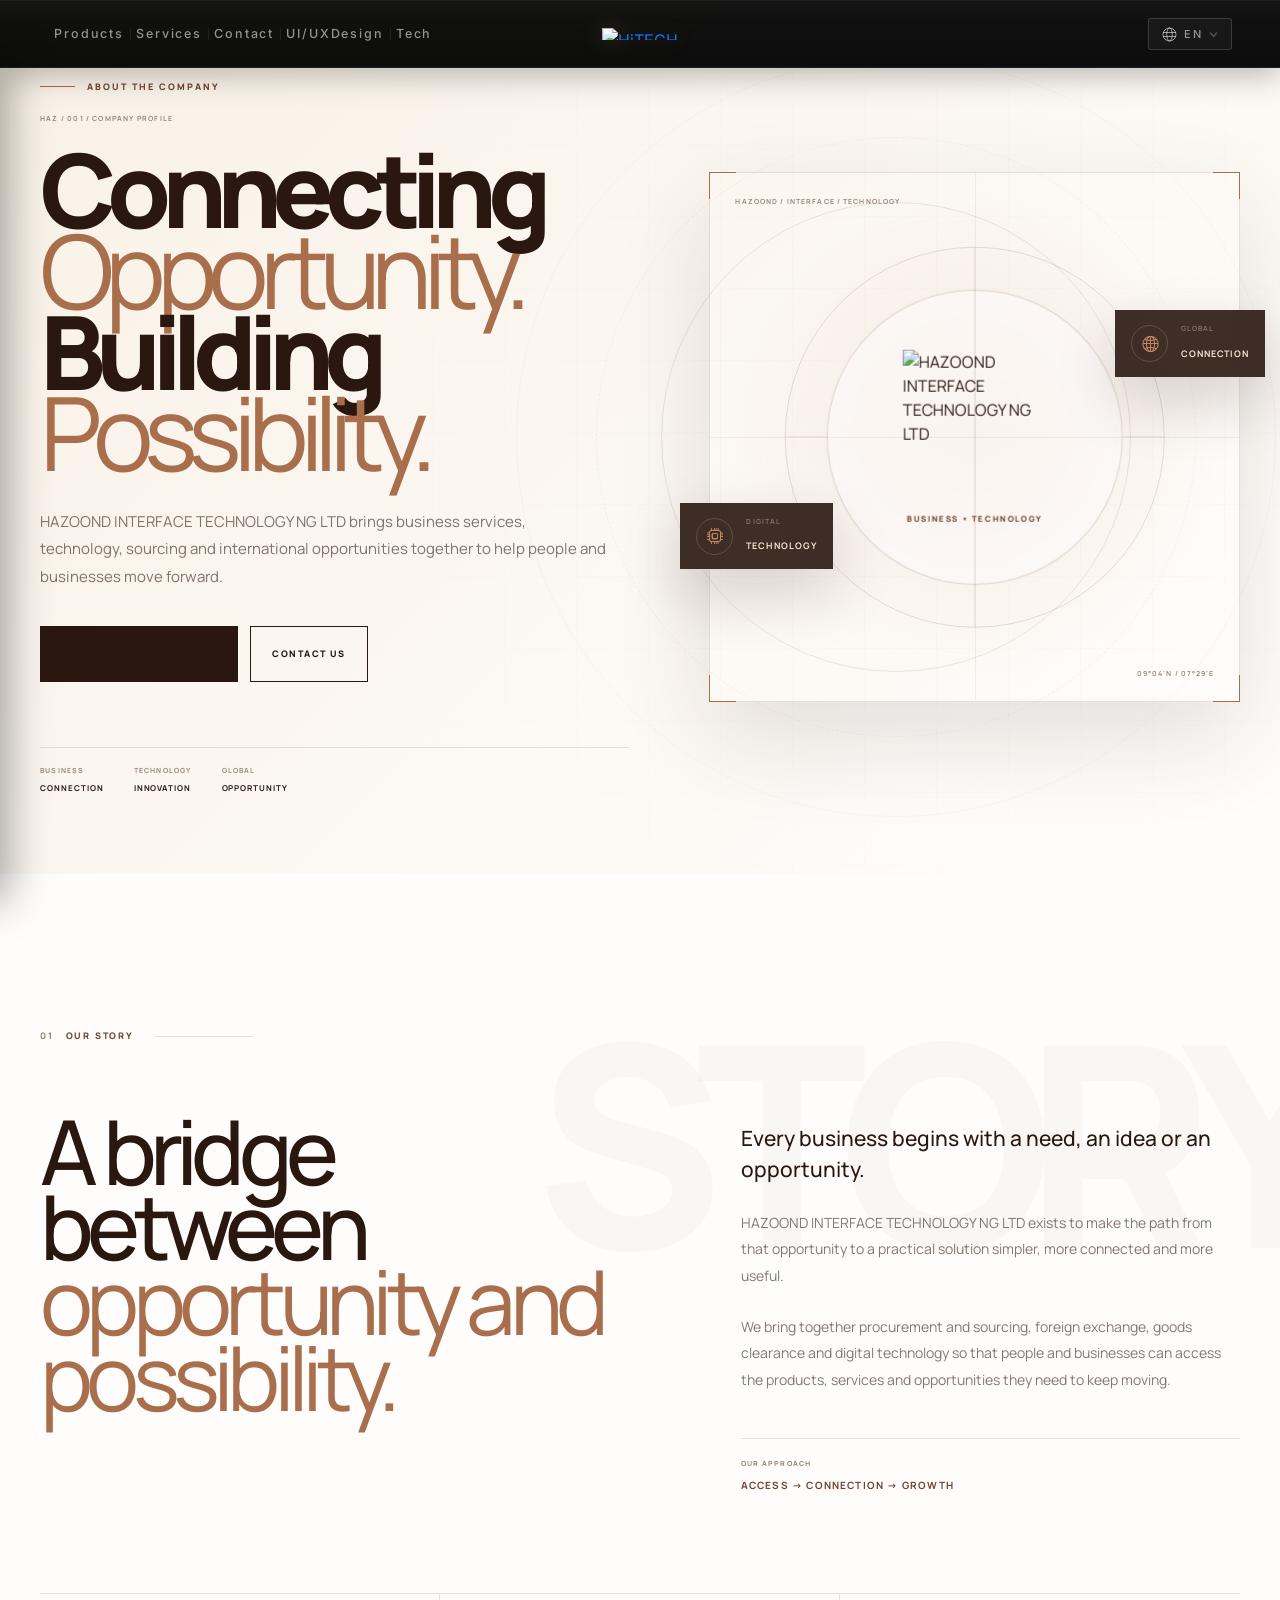
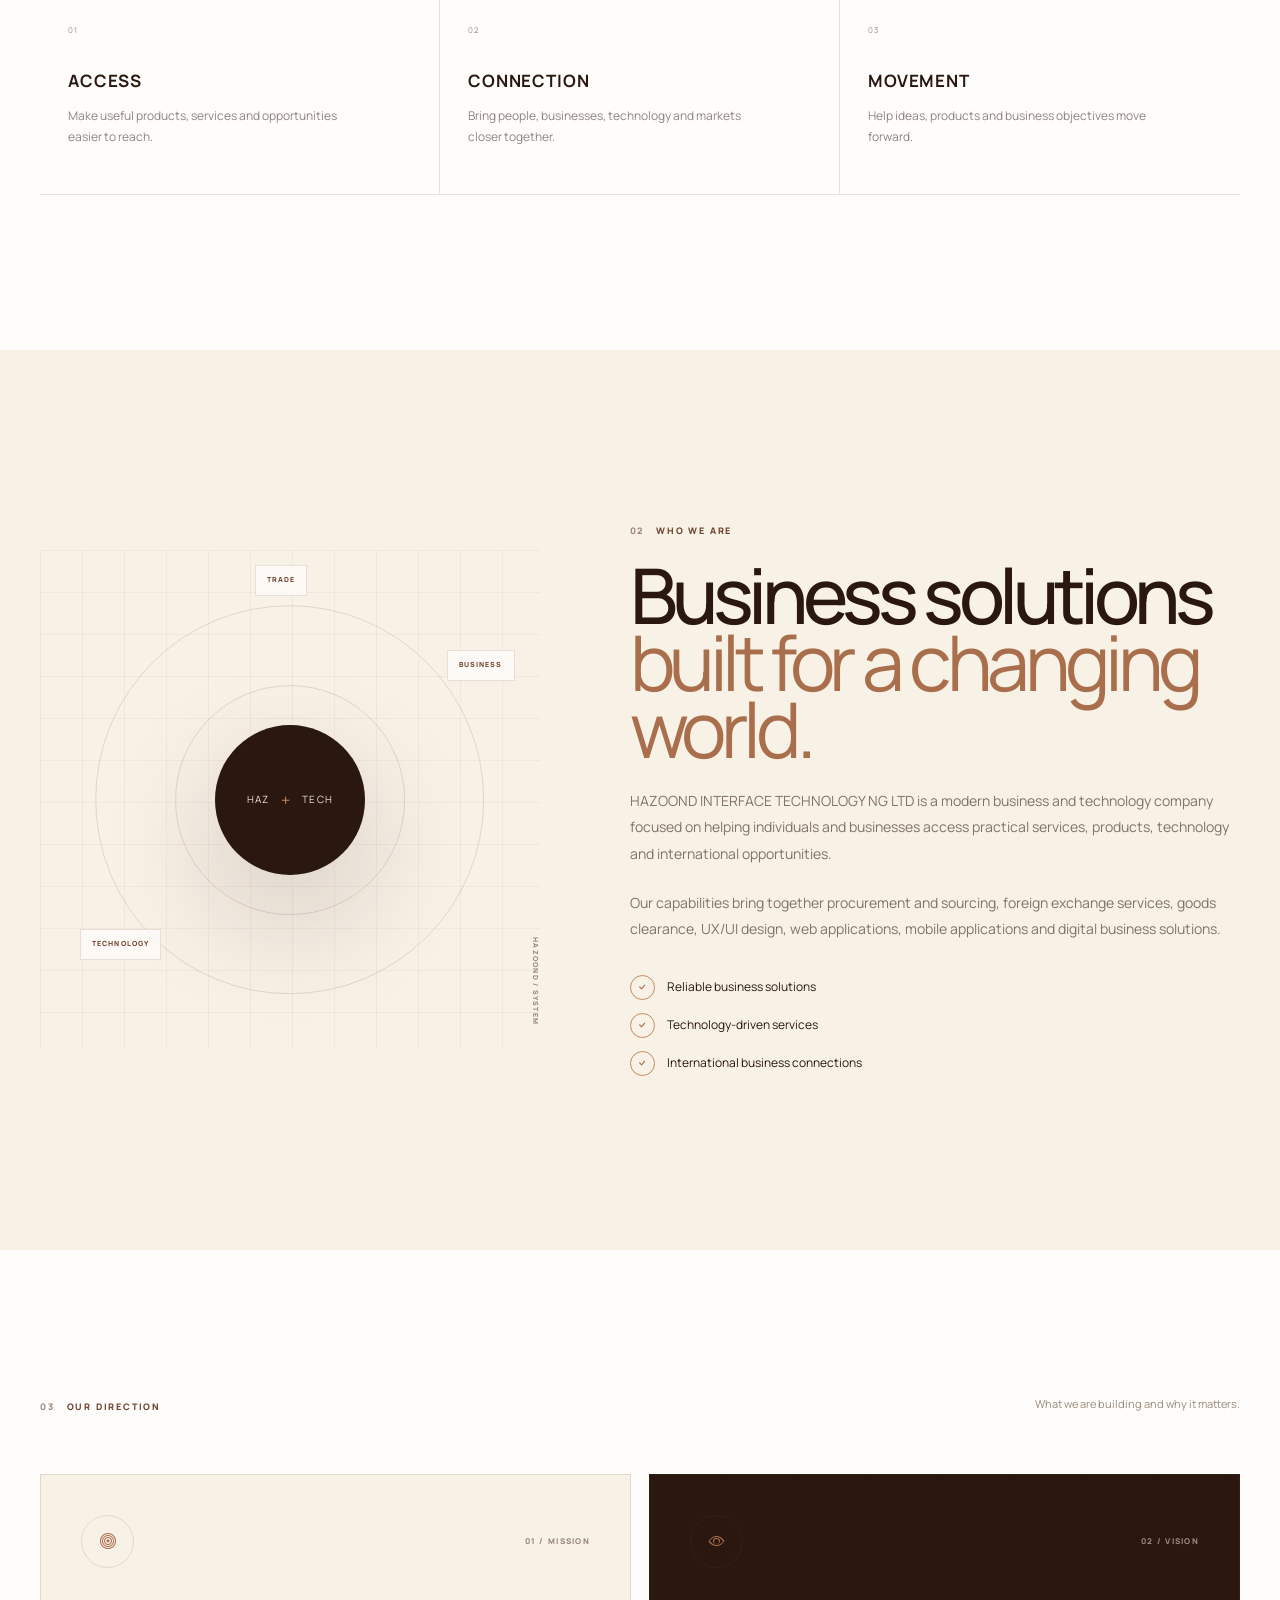
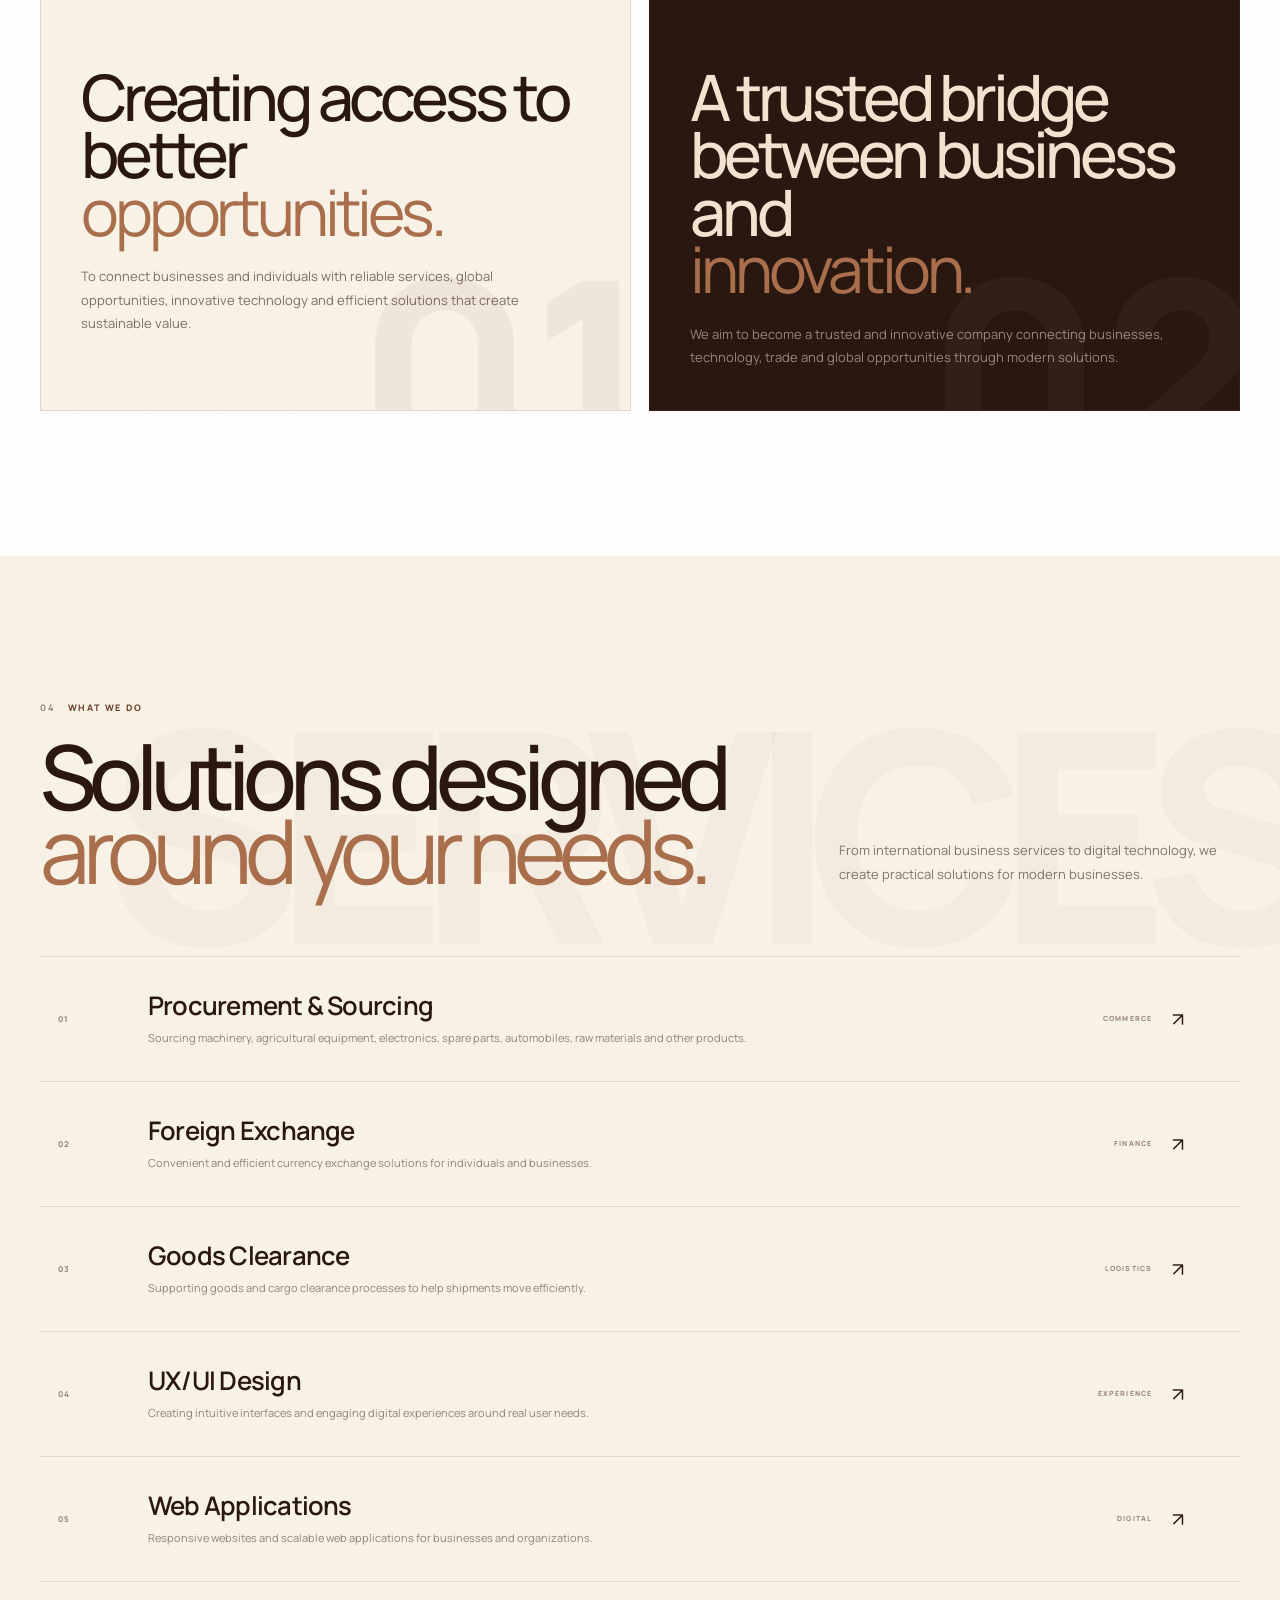
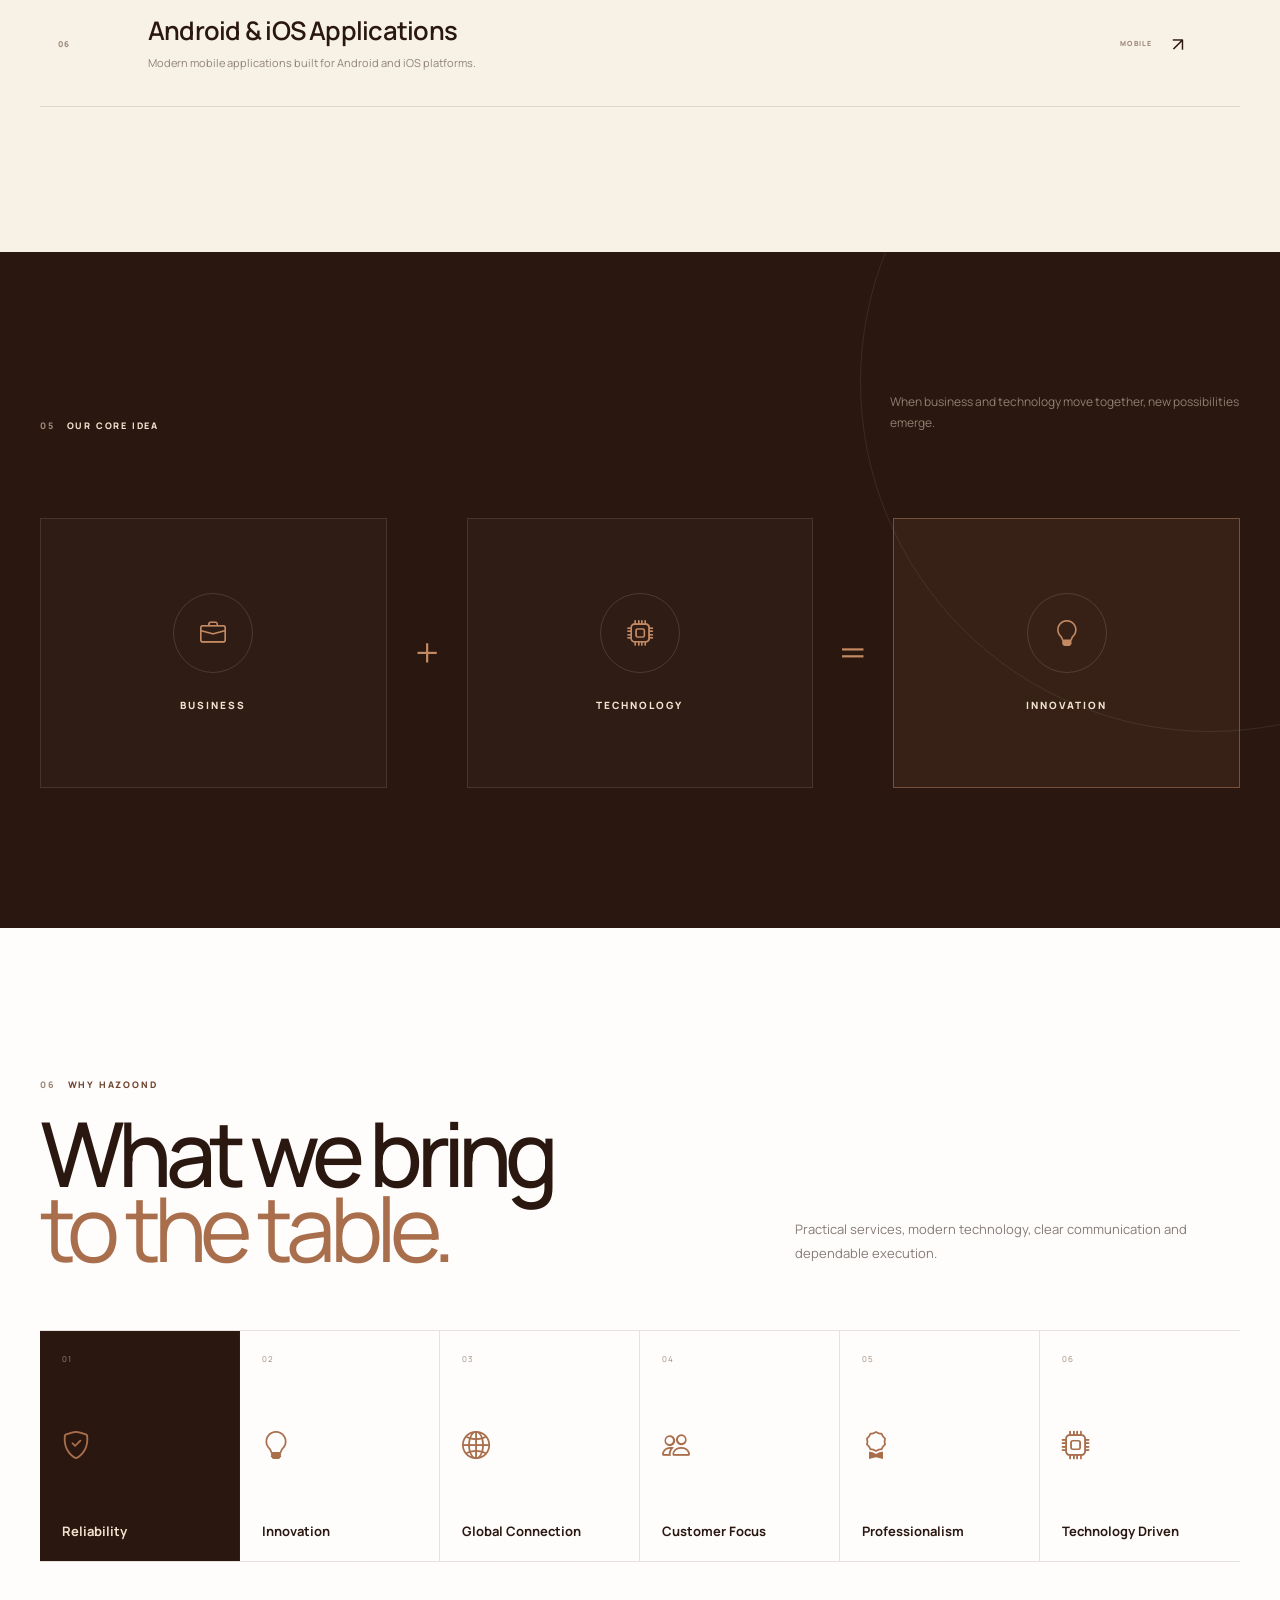
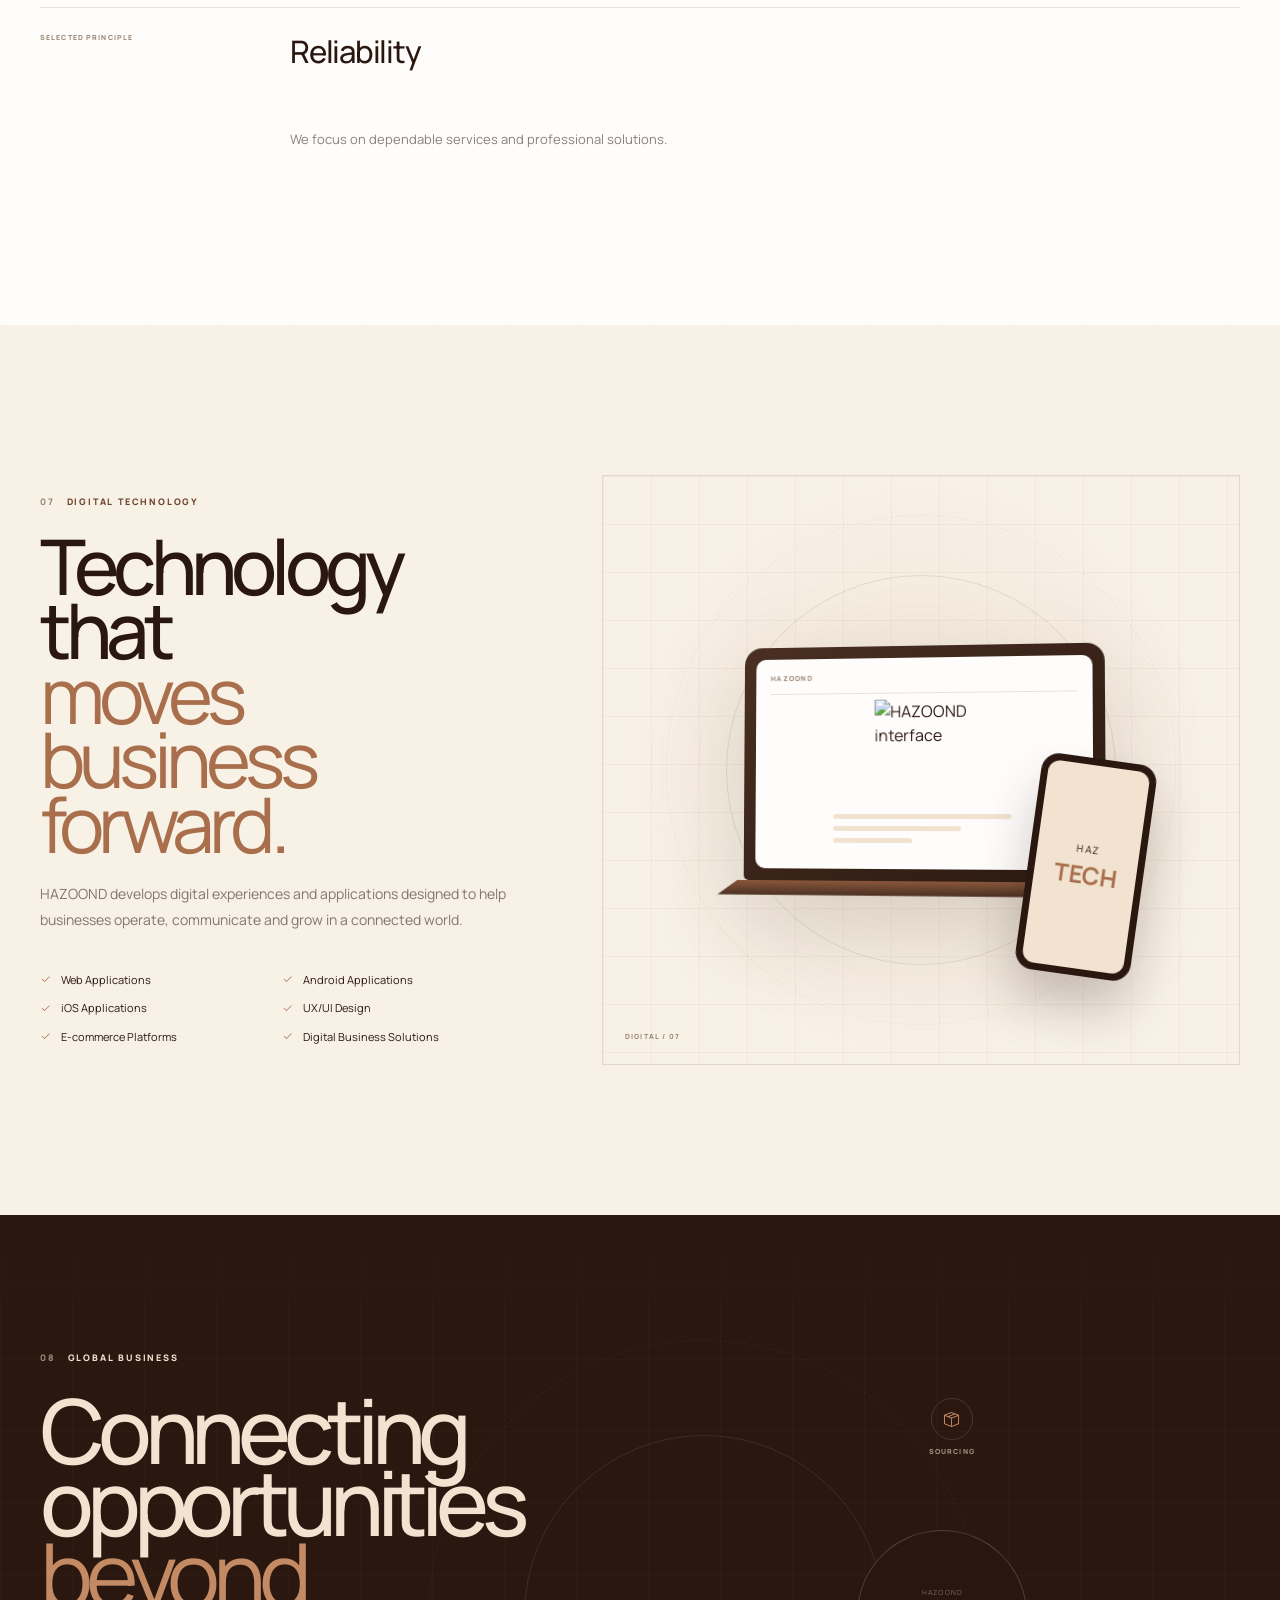
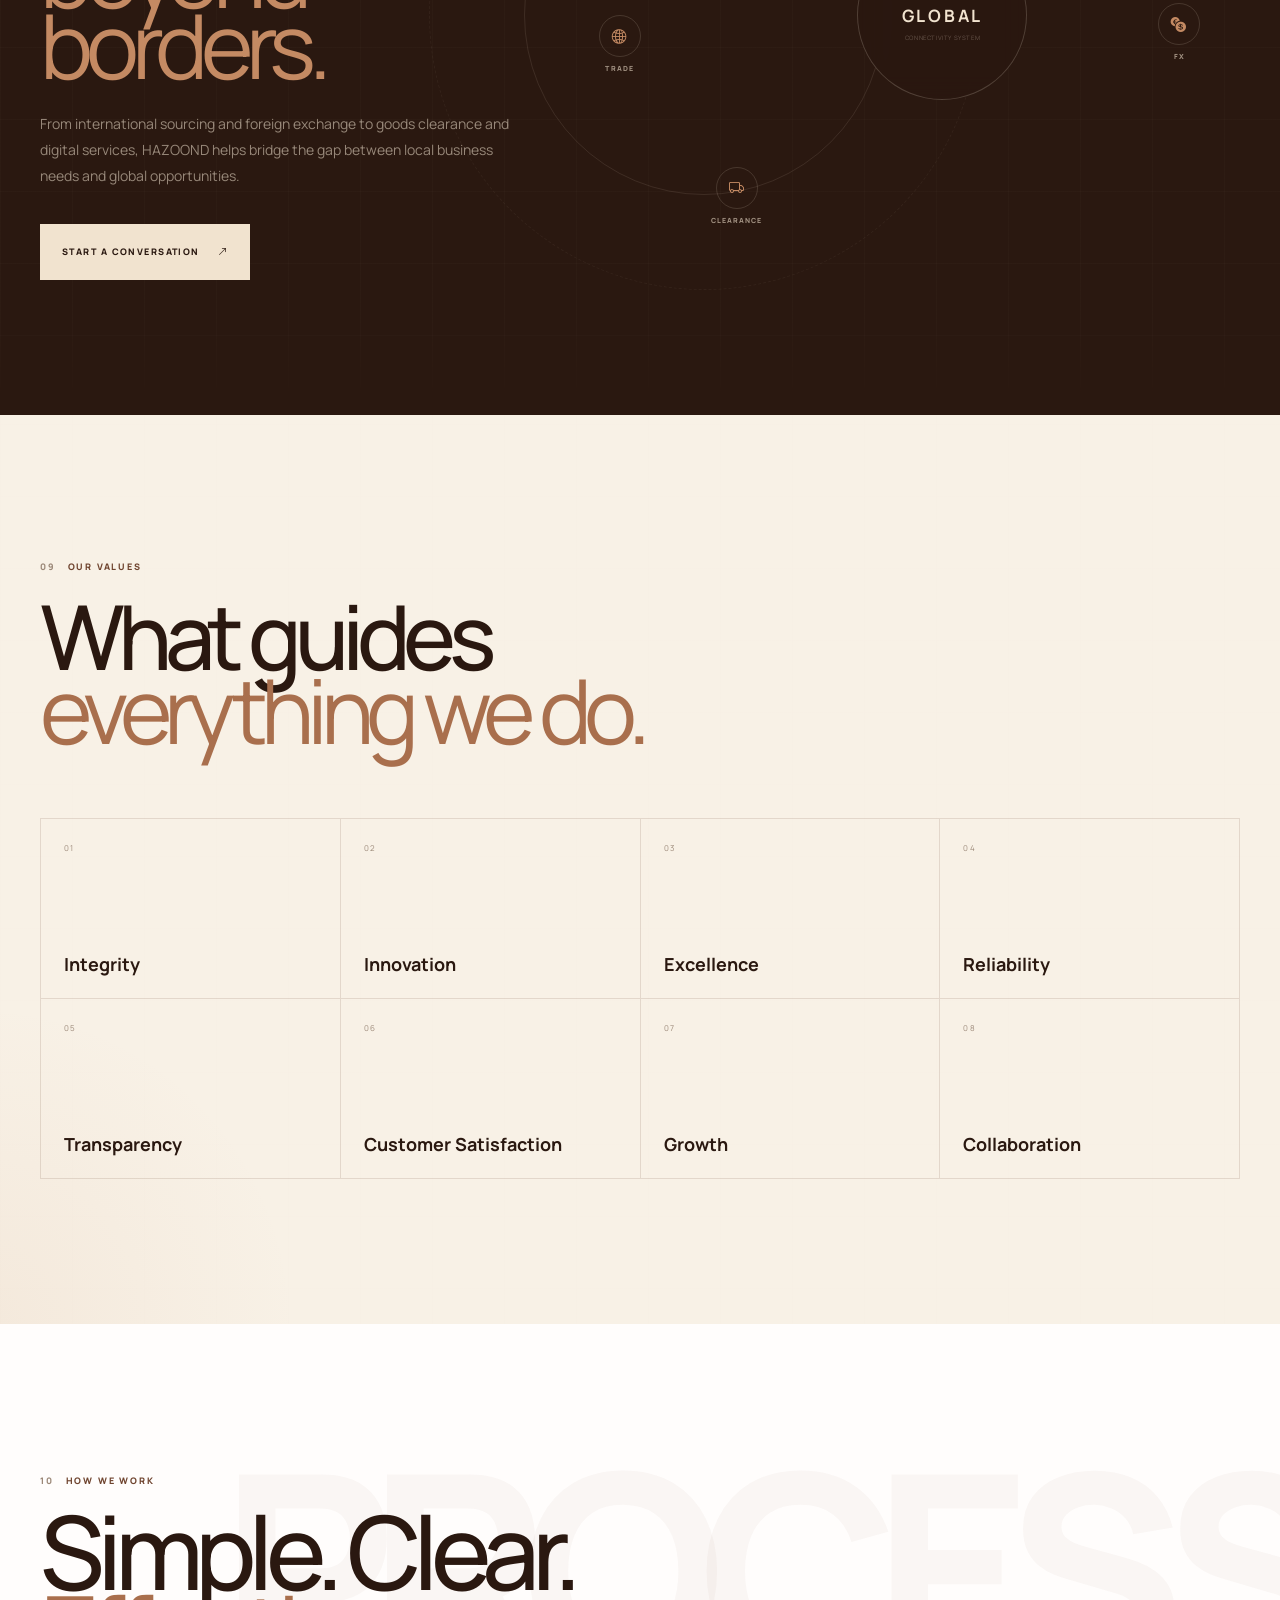
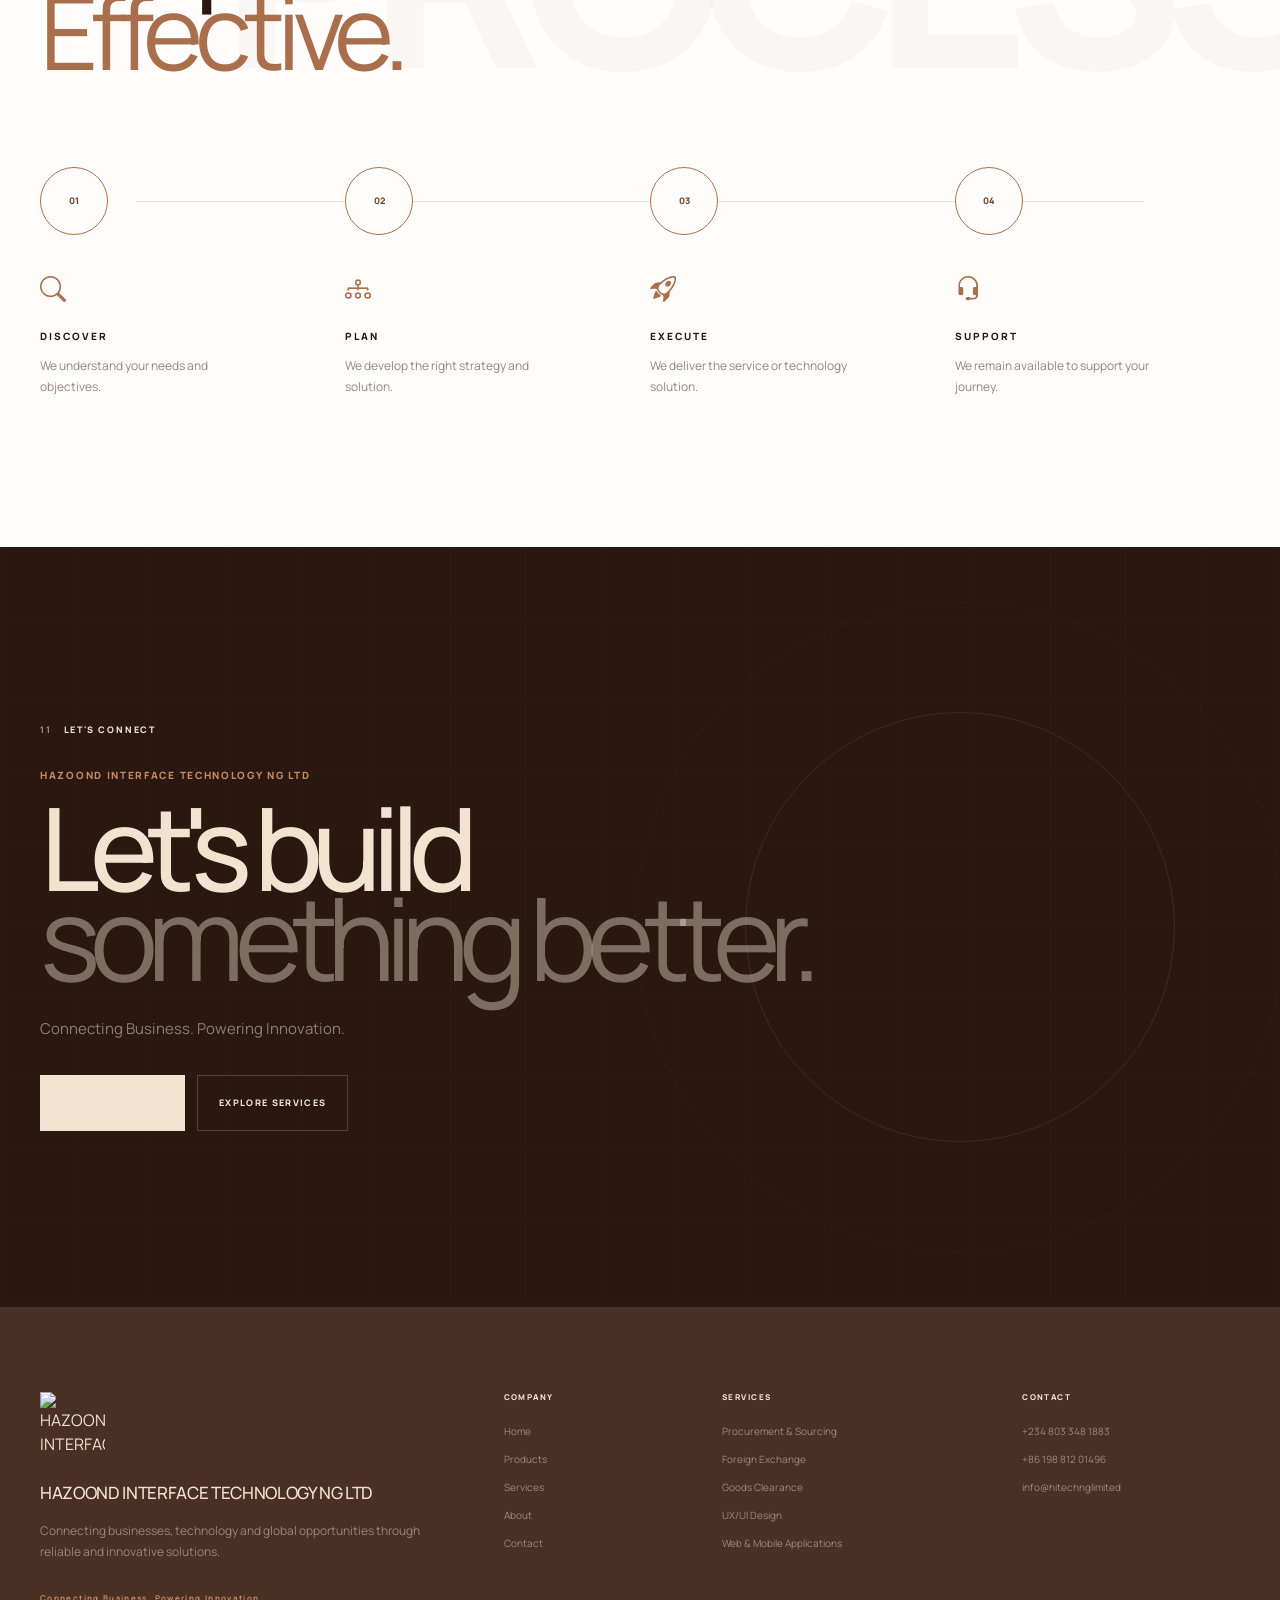
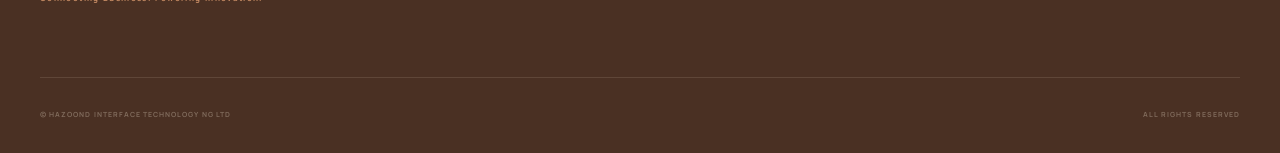
==== tech.html @ b6add79c "Initial commit" ====
<!DOCTYPE html>
<html lang="en">
<head>
  <meta charset="UTF-8" />
  <meta name="viewport" content="width=device-width, initial-scale=1.0" />
  <title>HiTECH About The Tech</title>
  <link rel="icon" href="favicon.ico">

  <!-- Google Fonts -->
  <link href="https://fonts.googleapis.com/css2?family=Inter:wght@300;400;500;600;900&display=swap" rel="stylesheet">

  <!-- Font Awesome -->
  <link rel="stylesheet" href="https://cdnjs.cloudflare.com/ajax/libs/font-awesome/6.5.0/css/all.min.css">

  <!-- Bootstrap 5 CSS -->
  <link href="https://cdn.jsdelivr.net/npm/bootstrap@5.3.2/dist/css/bootstrap.min.css" rel="stylesheet">

  <!-- Your CSS -->
  <link rel="stylesheet" href="css/style.css">

  <!-- Icons -->
  <link rel="stylesheet" href="https://cdn.jsdelivr.net/npm/bootstrap-icons@1.11.3/font/bootstrap-icons.min.css">

  <!-- Swiper CSS -->
  <link rel="stylesheet" href="https://cdn.jsdelivr.net/npm/swiper@11/swiper-bundle.min.css">

</head>
<body>

  <!-- ═══════════════════════════════════════════
       HEADER
  ════════════════════════════════════════════ -->
  <header class="header">
    <div class="header-inner">

      <!-- LEFT: Nav links -->
      <nav class="header-nav">
        <a href="product.html">Products</a>
        <a href="service.html">Services</a>
        <a href="contact.html">Contact</a>
        <a href="uiuxdesign.html">UI/UXDesign</a>
        <a href="tech.html">Tech</a>
      </nav>

    <button class="menu-btn" id="menuBtn" aria-label="Menu">
    <span></span>
    <span></span>
    <span></span>
    </button>

<div class="menu-overlay" id="menuOverlay"></div>

<nav class="mobile-menu" id="mobileMenu">

    <a href="product.html"><i class="fas fa-box"></i><span>Products</span></a>

    <a href="service.html"><i class="fas fa-cogs"></i><span>Services</span></a>

    <a href="contact.html"><i class="fas fa-envelope"></i><span>Contact</span></a>

    <a href="uiuxdesign.html"><i class="fas fa-palette"></i><span>UI/UXDesign</span></a>

    <a href="tech.html"><i class="fas fa-info-circle"></i><span>Tech</span></a>

</nav>

      <div class="menu-overlay" id="menuOverlay"></div>

      <!-- CENTER: Logo -->
<div class="header-logo">
    <a href="./index.html" class="hitech-logo-link" aria-label="Home">
        <img src="./img/HiTECH.png" alt="HiTECH" class="logo-img">
    </a>
</div>

      <!-- RIGHT: Language -->
      <div class="header-right">
        <button class="lang-btn" id="langBtn" onclick="toggleLang()">
          <svg width="15" height="15" viewBox="0 0 15 15" fill="none" aria-hidden="true">
            <circle cx="7.5" cy="7.5" r="6.5" stroke="currentColor" stroke-width="1"/>
            <ellipse cx="7.5" cy="7.5" rx="2.8" ry="6.5" stroke="currentColor" stroke-width="1"/>
            <line x1="1" y1="5.5" x2="14" y2="5.5" stroke="currentColor" stroke-width="1"/>
            <line x1="1" y1="9.5" x2="14" y2="9.5" stroke="currentColor" stroke-width="1"/>
          </svg>
          <span id="currentLang">EN</span>
          <svg class="chev" viewBox="0 0 9 9" fill="none" width="9" height="9">
            <polyline points="1.5,3 4.5,6.5 7.5,3" stroke="currentColor" stroke-width="1.4" stroke-linecap="round" stroke-linejoin="round"/>
          </svg>
        </button>

        <div class="lang-menu" id="langMenu">
          <a href="#" class="active" onclick="selectLang(event,'EN')">🌐 Global · English</a>
          <a href="#" onclick="selectLang(event,'中文')">🇨🇳 China · 简体中文</a>
          <a href="#" onclick="selectLang(event,'FR')">🇫🇷 France · Français</a>
          <a href="#" onclick="selectLang(event,'DE')">🇩🇪 Germany · Deutsch</a>
          <a href="#" onclick="selectLang(event,'AR')">🇸🇦 Arabic · العربية</a>
        </div>
      </div>

    </div>
  </header>

  <!DOCTYPE html>
  <html lang="en">
  <head>
      <meta charset="UTF-8">
      <meta
          name="viewport"
          content="width=device-width, initial-scale=1.0"
      >

      <title>
          About | HAZOOND INTERFACE TECHNOLOGY NG LTD
      </title>

      <meta
          name="description"
          content="Learn about HAZOOND INTERFACE TECHNOLOGY NG LTD, connecting business, technology, trade and global opportunities through modern solutions."
      >

      <link rel="preconnect" href="https://fonts.googleapis.com">
      <link
          href="https://fonts.googleapis.com/css2?family=DM+Sans:wght@400;500;600;700&family=Manrope:wght@400;500;600;700;800&display=swap"
          rel="stylesheet"
      >

      <link
          rel="stylesheet"
          href="https://cdn.jsdelivr.net/npm/bootstrap-icons@1.11.3/font/bootstrap-icons.min.css"
      >

      <link
          rel="stylesheet"
          href="css/hazoond-about.css"
      >
  </head>

  <body>

  <main class="haz-about-root" id="hazAboutPage">

      <!-- =====================================================
           BACKGROUND DECORATION
      ====================================================== -->

      <div
          class="haz-about-global-grid"
          aria-hidden="true"
      ></div>

      <div
          class="haz-about-global-glow haz-about-global-glow-a"
          aria-hidden="true"
      ></div>

      <div
          class="haz-about-global-glow haz-about-global-glow-b"
          aria-hidden="true"
      ></div>




      <!-- =====================================================
           HERO
      ====================================================== -->

      <section class="haz-about-hero">

          <div
              class="haz-about-hero-grid"
              aria-hidden="true"
          ></div>

          <div
              class="haz-about-hero-orbit haz-about-hero-orbit-one"
              aria-hidden="true"
          ></div>

          <div
              class="haz-about-hero-orbit haz-about-hero-orbit-two"
              aria-hidden="true"
          ></div>

          <div
              class="haz-about-hero-orbit haz-about-hero-orbit-three"
              aria-hidden="true"
          ></div>


          <div class="haz-about-shell haz-about-hero-layout">

              <div class="haz-about-hero-copy">

                  <div class="haz-about-kicker">
                      <span></span>
                      ABOUT THE COMPANY
                  </div>

                  <div class="haz-about-hero-code">
                      HAZ / 001 / COMPANY PROFILE
                  </div>

                  <h1 class="haz-about-hero-title">

                      <span>
                          Connecting
                      </span>

                      <span class="is-soft">
                          Opportunity.
                      </span>

                      <span>
                          Building
                      </span>

                      <span class="is-soft">
                          Possibility.
                      </span>

                  </h1>


                  <p class="haz-about-hero-description">

                      HAZOOND INTERFACE TECHNOLOGY NG LTD brings
                      business services, technology, sourcing and
                      international opportunities together to help
                      people and businesses move forward.

                  </p>


                  <div class="haz-about-hero-actions">

                      <a
                          href="#hazAboutStory"
                          class="haz-about-primary-button"
                      >
                          Discover Our Story
                          <i class="bi bi-arrow-down-right"></i>
                      </a>

                      <a
                          href="contact.html"
                          class="haz-about-outline-button"
                      >
                          Contact Us
                      </a>

                  </div>


                  <div class="haz-about-hero-bottom">

                      <div>
                          <span>BUSINESS</span>
                          <strong>CONNECTION</strong>
                      </div>

                      <div>
                          <span>TECHNOLOGY</span>
                          <strong>INNOVATION</strong>
                      </div>

                      <div>
                          <span>GLOBAL</span>
                          <strong>OPPORTUNITY</strong>
                      </div>

                  </div>

              </div>


              <!-- HERO VISUAL -->

              <div class="haz-about-hero-visual">

                  <div
                      class="haz-about-hero-frame"
                  >

                      <div
                          class="haz-about-frame-mark frame-mark-tl"
                          aria-hidden="true"
                      ></div>

                      <div
                          class="haz-about-frame-mark frame-mark-tr"
                          aria-hidden="true"
                      ></div>

                      <div
                          class="haz-about-frame-mark frame-mark-bl"
                          aria-hidden="true"
                      ></div>

                      <div
                          class="haz-about-frame-mark frame-mark-br"
                          aria-hidden="true"
                      ></div>


                      <div class="haz-about-hero-frame-label">
                          HAZOOND / INTERFACE / TECHNOLOGY
                      </div>


                      <div
                          class="haz-about-hero-circle"
                      >

                          <div class="haz-about-hero-circle-inner">

                              <img
                                  src="img/HiTECHLOGO1.png"
                                  alt="HAZOOND INTERFACE TECHNOLOGY NG LTD"
                              >

                              <span>
                                  BUSINESS × TECHNOLOGY
                              </span>

                          </div>

                      </div>


                      <div
                          class="haz-about-hero-floating-card hero-card-a"
                      >

                          <div class="haz-about-floating-icon">
                              <i class="bi bi-globe2"></i>
                          </div>

                          <div>
                              <span>GLOBAL</span>
                              <strong>CONNECTION</strong>
                          </div>

                      </div>


                      <div
                          class="haz-about-hero-floating-card hero-card-b"
                      >

                          <div class="haz-about-floating-icon">
                              <i class="bi bi-cpu"></i>
                          </div>

                          <div>
                              <span>DIGITAL</span>
                              <strong>TECHNOLOGY</strong>
                          </div>

                      </div>


                      <div class="haz-about-hero-axis axis-x"></div>
                      <div class="haz-about-hero-axis axis-y"></div>

                      <div class="haz-about-coordinate">
                          09°04'N / 07°29'E
                      </div>

                  </div>

              </div>

          </div>

      </section>


      <!-- =====================================================
           STORY
      ====================================================== -->

      <section
          class="haz-about-story"
          id="hazAboutStory"
      >

          <div
              class="haz-about-story-ghost"
              aria-hidden="true"
          >
              STORY
          </div>

          <div class="haz-about-shell">

              <div class="haz-about-section-intro">

                  <div class="haz-about-section-label">
                      <span>01</span>
                      OUR STORY
                  </div>

                  <div class="haz-about-section-line"></div>

              </div>


              <div class="haz-about-story-grid">

                  <div class="haz-about-story-heading">

                      <h2>
                          A bridge between
                          <span>
                              opportunity and possibility.
                          </span>
                      </h2>

                  </div>


                  <div class="haz-about-story-copy">

                      <p class="haz-about-story-lead">

                          Every business begins with a need,
                          an idea or an opportunity.

                      </p>

                      <p>

                          HAZOOND INTERFACE TECHNOLOGY NG LTD
                          exists to make the path from that
                          opportunity to a practical solution
                          simpler, more connected and more useful.

                      </p>

                      <p>

                          We bring together procurement and
                          sourcing, foreign exchange, goods
                          clearance and digital technology so
                          that people and businesses can access
                          the products, services and opportunities
                          they need to keep moving.

                      </p>

                      <div class="haz-about-story-signature">

                          <span>
                              OUR APPROACH
                          </span>

                          <strong>
                              ACCESS → CONNECTION → GROWTH
                          </strong>

                      </div>

                  </div>

              </div>


              <div class="haz-about-story-principles">

                  <div class="haz-about-story-principle">
                      <span>01</span>
                      <strong>ACCESS</strong>
                      <p>
                          Make useful products, services and opportunities easier to reach.
                      </p>
                  </div>

                  <div class="haz-about-story-principle">
                      <span>02</span>
                      <strong>CONNECTION</strong>
                      <p>
                          Bring people, businesses, technology and markets closer together.
                      </p>
                  </div>

                  <div class="haz-about-story-principle">
                      <span>03</span>
                      <strong>MOVEMENT</strong>
                      <p>
                          Help ideas, products and business objectives move forward.
                      </p>
                  </div>

              </div>

          </div>

      </section>


      <!-- =====================================================
           WHO WE ARE
      ====================================================== -->

      <section class="haz-about-who">

          <div class="haz-about-shell haz-about-who-grid-layout">

              <div class="haz-about-who-visual">

                  <div class="haz-about-who-architecture">

                      <div class="haz-about-who-grid"></div>

                      <div class="haz-about-who-ring ring-large"></div>
                      <div class="haz-about-who-ring ring-small"></div>

                      <div class="haz-about-who-core">
                          <span>HAZ</span>
                          <strong>+</strong>
                          <span>TECH</span>
                      </div>

                      <div class="haz-about-who-tag tag-one">
                          BUSINESS
                      </div>

                      <div class="haz-about-who-tag tag-two">
                          TECHNOLOGY
                      </div>

                      <div class="haz-about-who-tag tag-three">
                          TRADE
                      </div>

                      <div class="haz-about-who-vertical">
                          HAZOOND / SYSTEM
                      </div>

                  </div>

              </div>


              <div class="haz-about-who-copy">

                  <div class="haz-about-section-label">
                      <span>02</span>
                      WHO WE ARE
                  </div>

                  <h2>
                      Business solutions
                      <span>
                          built for a changing world.
                      </span>
                  </h2>

                  <p>

                      HAZOOND INTERFACE TECHNOLOGY NG LTD
                      is a modern business and technology company
                      focused on helping individuals and businesses
                      access practical services, products,
                      technology and international opportunities.

                  </p>

                  <p>

                      Our capabilities bring together procurement
                      and sourcing, foreign exchange services,
                      goods clearance, UX/UI design, web
                      applications, mobile applications and
                      digital business solutions.

                  </p>


                  <div class="haz-about-check-list">

                      <div>
                          <span class="check-icon">
                              <i class="bi bi-check"></i>
                          </span>

                          <span>
                              Reliable business solutions
                          </span>
                      </div>

                      <div>
                          <span class="check-icon">
                              <i class="bi bi-check"></i>
                          </span>

                          <span>
                              Technology-driven services
                          </span>
                      </div>

                      <div>
                          <span class="check-icon">
                              <i class="bi bi-check"></i>
                          </span>

                          <span>
                              International business connections
                          </span>
                      </div>

                  </div>

              </div>

          </div>

      </section>


      <!-- =====================================================
           MISSION / VISION
      ====================================================== -->

      <section class="haz-about-direction">

          <div class="haz-about-shell">

              <div class="haz-about-direction-header">

                  <div class="haz-about-section-label">
                      <span>03</span>
                      OUR DIRECTION
                  </div>

                  <p>
                      What we are building and why it matters.
                  </p>

              </div>


              <div class="haz-about-direction-grid">


                  <!-- MISSION -->

                  <article class="haz-about-direction-card">

                      <div class="haz-about-direction-top">

                          <div class="haz-about-round-icon">
                              <i class="bi bi-bullseye"></i>
                          </div>

                          <span>
                              01 / MISSION
                          </span>

                      </div>


                      <h3>
                          Creating access
                          to better
                          <span>opportunities.</span>
                      </h3>


                      <p>

                          To connect businesses and individuals
                          with reliable services, global
                          opportunities, innovative technology
                          and efficient solutions that create
                          sustainable value.

                      </p>


                      <div class="haz-about-direction-number">
                          01
                      </div>

                  </article>


                  <!-- VISION -->

                  <article
                      class="haz-about-direction-card direction-card-dark"
                  >

                      <div class="haz-about-direction-top">

                          <div class="haz-about-round-icon">
                              <i class="bi bi-eye"></i>
                          </div>

                          <span>
                              02 / VISION
                          </span>

                      </div>


                      <h3>
                          A trusted bridge
                          between business
                          and <span>innovation.</span>
                      </h3>


                      <p>

                          We aim to become a trusted and innovative
                          company connecting businesses, technology,
                          trade and global opportunities through
                          modern solutions.

                      </p>


                      <div class="haz-about-direction-number">
                          02
                      </div>

                  </article>

              </div>

          </div>

      </section>


      <!-- =====================================================
           SERVICES
      ====================================================== -->

      <section class="haz-about-services">

          <div class="haz-about-services-ghost">
              SERVICES
          </div>

          <div class="haz-about-shell">

              <div class="haz-about-services-header">

                  <div>

                      <div class="haz-about-section-label">
                          <span>04</span>
                          WHAT WE DO
                      </div>

                      <h2>
                          Solutions designed
                          <span>
                              around your needs.
                          </span>
                      </h2>

                  </div>

                  <p>

                      From international business services
                      to digital technology, we create practical
                      solutions for modern businesses.

                  </p>

              </div>


              <div class="haz-about-services-list">


                  <a
                      href="services.html"
                      class="haz-about-service-item"
                  >

                      <span class="service-number">
                          01
                      </span>

                      <div class="service-main">
                          <h3>
                              Procurement &amp; Sourcing
                          </h3>

                          <p>
                              Sourcing machinery, agricultural equipment,
                              electronics, spare parts, automobiles,
                              raw materials and other products.
                          </p>
                      </div>

                      <span class="service-category">
                          COMMERCE
                      </span>

                      <span class="service-arrow">
                          ↗
                      </span>

                  </a>


                  <a
                      href="services.html"
                      class="haz-about-service-item"
                  >

                      <span class="service-number">
                          02
                      </span>

                      <div class="service-main">
                          <h3>
                              Foreign Exchange
                          </h3>

                          <p>
                              Convenient and efficient currency
                              exchange solutions for individuals
                              and businesses.
                          </p>
                      </div>

                      <span class="service-category">
                          FINANCE
                      </span>

                      <span class="service-arrow">
                          ↗
                      </span>

                  </a>


                  <a
                      href="services.html"
                      class="haz-about-service-item"
                  >

                      <span class="service-number">
                          03
                      </span>

                      <div class="service-main">
                          <h3>
                              Goods Clearance
                          </h3>

                          <p>
                              Supporting goods and cargo clearance
                              processes to help shipments move efficiently.
                          </p>
                      </div>

                      <span class="service-category">
                          LOGISTICS
                      </span>

                      <span class="service-arrow">
                          ↗
                      </span>

                  </a>


                  <a
                      href="services.html"
                      class="haz-about-service-item"
                  >

                      <span class="service-number">
                          04
                      </span>

                      <div class="service-main">
                          <h3>
                              UX/UI Design
                          </h3>

                          <p>
                              Creating intuitive interfaces and
                              engaging digital experiences around
                              real user needs.
                          </p>
                      </div>

                      <span class="service-category">
                          EXPERIENCE
                      </span>

                      <span class="service-arrow">
                          ↗
                      </span>

                  </a>


                  <a
                      href="services.html"
                      class="haz-about-service-item"
                  >

                      <span class="service-number">
                          05
                      </span>

                      <div class="service-main">
                          <h3>
                              Web Applications
                          </h3>

                          <p>
                              Responsive websites and scalable
                              web applications for businesses
                              and organizations.
                          </p>
                      </div>

                      <span class="service-category">
                          DIGITAL
                      </span>

                      <span class="service-arrow">
                          ↗
                      </span>

                  </a>


                  <a
                      href="services.html"
                      class="haz-about-service-item"
                  >

                      <span class="service-number">
                          06
                      </span>

                      <div class="service-main">
                          <h3>
                              Android &amp; iOS Applications
                          </h3>

                          <p>
                              Modern mobile applications built
                              for Android and iOS platforms.
                          </p>
                      </div>

                      <span class="service-category">
                          MOBILE
                      </span>

                      <span class="service-arrow">
                          ↗
                      </span>

                  </a>

              </div>

          </div>

      </section>


      <!-- =====================================================
           BUSINESS + TECHNOLOGY
      ====================================================== -->

      <section class="haz-about-equation">

          <div class="haz-about-shell">

              <div class="haz-about-equation-heading">

                  <div class="haz-about-section-label light">
                      <span>05</span>
                      OUR CORE IDEA
                  </div>

                  <p>
                      When business and technology move together,
                      new possibilities emerge.
                  </p>

              </div>


              <div class="haz-about-equation-stage">

                  <div class="haz-about-equation-item">

                      <div class="equation-icon">
                          <i class="bi bi-briefcase"></i>
                      </div>

                      <span>
                          BUSINESS
                      </span>

                  </div>


                  <div class="haz-about-equation-symbol">
                      +
                  </div>


                  <div class="haz-about-equation-item">

                      <div class="equation-icon">
                          <i class="bi bi-cpu"></i>
                      </div>

                      <span>
                          TECHNOLOGY
                      </span>

                  </div>


                  <div class="haz-about-equation-symbol">
                      =
                  </div>


                  <div class="haz-about-equation-item equation-highlight">

                      <div class="equation-icon">
                          <i class="bi bi-lightbulb"></i>
                      </div>

                      <span>
                          INNOVATION
                      </span>

                  </div>

              </div>

          </div>

      </section>


      <!-- =====================================================
           WHY HAZOOND
      ====================================================== -->

      <section class="haz-about-values">

          <div class="haz-about-shell">

              <div class="haz-about-values-heading">

                  <div>

                      <div class="haz-about-section-label">
                          <span>06</span>
                          WHY HAZOOND
                      </div>

                      <h2>
                          What we bring
                          <span>
                              to the table.
                          </span>
                      </h2>

                  </div>

                  <p>
                      Practical services, modern technology,
                      clear communication and dependable execution.
                  </p>

              </div>


              <div class="haz-about-values-stage">

                  <button
                      type="button"
                      class="haz-about-value-card is-active"
                      data-value="reliability"
                  >

                      <span>01</span>

                      <i class="bi bi-shield-check"></i>

                      <strong>
                          Reliability
                      </strong>

                  </button>


                  <button
                      type="button"
                      class="haz-about-value-card"
                      data-value="innovation"
                  >

                      <span>02</span>

                      <i class="bi bi-lightbulb"></i>

                      <strong>
                          Innovation
                      </strong>

                  </button>


                  <button
                      type="button"
                      class="haz-about-value-card"
                      data-value="global"
                  >

                      <span>03</span>

                      <i class="bi bi-globe2"></i>

                      <strong>
                          Global Connection
                      </strong>

                  </button>


                  <button
                      type="button"
                      class="haz-about-value-card"
                      data-value="customer"
                  >

                      <span>04</span>

                      <i class="bi bi-people"></i>

                      <strong>
                          Customer Focus
                      </strong>

                  </button>


                  <button
                      type="button"
                      class="haz-about-value-card"
                      data-value="professional"
                  >

                      <span>05</span>

                      <i class="bi bi-award"></i>

                      <strong>
                          Professionalism
                      </strong>

                  </button>


                  <button
                      type="button"
                      class="haz-about-value-card"
                      data-value="technology"
                  >

                      <span>06</span>

                      <i class="bi bi-cpu"></i>

                      <strong>
                          Technology Driven
                      </strong>

                  </button>

              </div>


              <div class="haz-about-value-detail">

                  <span class="haz-about-value-detail-label">
                      SELECTED PRINCIPLE
                  </span>

                  <h3
                      id="hazAboutValueTitle"
                  >
                      Reliability
                  </h3>

                  <p
                      id="hazAboutValueDescription"
                  >
                      We focus on dependable services and professional
                      solutions.
                  </p>

              </div>

          </div>

      </section>


      <!-- =====================================================
           TECHNOLOGY
      ====================================================== -->

      <section class="haz-about-tech">

          <div class="haz-about-shell haz-about-tech-layout">

              <div class="haz-about-tech-copy">

                  <div class="haz-about-section-label">
                      <span>07</span>
                      DIGITAL TECHNOLOGY
                  </div>

                  <h2>
                      Technology that
                      <span>
                          moves business forward.
                      </span>
                  </h2>

                  <p>

                      HAZOOND develops digital experiences and
                      applications designed to help businesses
                      operate, communicate and grow in a
                      connected world.

                  </p>


                  <div class="haz-about-tech-list">

                      <span>
                          <i class="bi bi-check2"></i>
                          Web Applications
                      </span>

                      <span>
                          <i class="bi bi-check2"></i>
                          Android Applications
                      </span>

                      <span>
                          <i class="bi bi-check2"></i>
                          iOS Applications
                      </span>

                      <span>
                          <i class="bi bi-check2"></i>
                          UX/UI Design
                      </span>

                      <span>
                          <i class="bi bi-check2"></i>
                          E-commerce Platforms
                      </span>

                      <span>
                          <i class="bi bi-check2"></i>
                          Digital Business Solutions
                      </span>

                  </div>

              </div>


              <div class="haz-about-device-stage">

                  <div class="haz-about-device-grid"></div>

                  <div class="haz-about-device-orbit orbit-1"></div>
                  <div class="haz-about-device-orbit orbit-2"></div>

                  <div class="haz-about-laptop">

                      <div class="haz-about-laptop-top">

                          <div class="haz-about-laptop-screen">

                              <div class="haz-about-screen-header">
                                  HAZOOND
                              </div>

                              <div class="haz-about-screen-body">

                                  <img
                                      src="img/HiTECHLOGO1.png"
                                      alt="HAZOOND interface"
                                  >

                                  <div class="haz-about-screen-lines">
                                      <span></span>
                                      <span></span>
                                      <span></span>
                                  </div>

                              </div>

                          </div>

                      </div>

                      <div class="haz-about-laptop-base"></div>

                  </div>


                  <div class="haz-about-phone">

                      <div class="haz-about-phone-screen">

                          <span>
                              HAZ
                          </span>

                          <strong>
                              TECH
                          </strong>

                      </div>

                  </div>


                  <div class="haz-about-device-tag">
                      DIGITAL / 07
                  </div>

              </div>

          </div>

      </section>


      <!-- =====================================================
           GLOBAL BUSINESS
      ====================================================== -->

      <section class="haz-about-global">

          <div class="haz-about-global-grid"></div>

          <div
              class="haz-about-global-orbit global-ring-a"
              aria-hidden="true"
          ></div>

          <div
              class="haz-about-global-orbit global-ring-b"
              aria-hidden="true"
          ></div>

          <div class="haz-about-shell haz-about-global-layout">

              <div class="haz-about-global-copy">

                  <div class="haz-about-section-label light">
                      <span>08</span>
                      GLOBAL BUSINESS
                  </div>

                  <h2>
                      Connecting
                      opportunities
                      <span>
                          beyond borders.
                      </span>
                  </h2>

                  <p>

                      From international sourcing and foreign
                      exchange to goods clearance and digital
                      services, HAZOOND helps bridge the gap
                      between local business needs and global
                      opportunities.

                  </p>

                  <a
                      href="contact.html"
                      class="haz-about-primary-button light"
                  >
                      Start a Conversation
                      <i class="bi bi-arrow-up-right"></i>
                  </a>

              </div>


              <div class="haz-about-global-visual">

                  <div class="haz-about-global-core">

                      <div class="global-core-inner">
                          <span>HAZOOND</span>
                          <strong>GLOBAL</strong>
                          <small>
                              CONNECTIVITY SYSTEM
                          </small>
                      </div>

                  </div>


                  <div class="haz-about-global-node node-a">
                      <i class="bi bi-box-seam"></i>
                      SOURCING
                  </div>

                  <div class="haz-about-global-node node-b">
                      <i class="bi bi-currency-exchange"></i>
                      FX
                  </div>

                  <div class="haz-about-global-node node-c">
                      <i class="bi bi-truck"></i>
                      CLEARANCE
                  </div>

                  <div class="haz-about-global-node node-d">
                      <i class="bi bi-globe2"></i>
                      TRADE
                  </div>

              </div>

          </div>

      </section>


      <!-- =====================================================
           VALUES
      ====================================================== -->

      <section class="haz-about-core-values">

          <div class="haz-about-shell">

              <div class="haz-about-core-header">

                  <div class="haz-about-section-label">
                      <span>09</span>
                      OUR VALUES
                  </div>

                  <h2>
                      What guides
                      <span>
                          everything we do.
                      </span>
                  </h2>

              </div>


              <div class="haz-about-core-values-grid">

                  <div class="haz-about-core-value">
                      <span>01</span>
                      <strong>Integrity</strong>
                  </div>

                  <div class="haz-about-core-value">
                      <span>02</span>
                      <strong>Innovation</strong>
                  </div>

                  <div class="haz-about-core-value">
                      <span>03</span>
                      <strong>Excellence</strong>
                  </div>

                  <div class="haz-about-core-value">
                      <span>04</span>
                      <strong>Reliability</strong>
                  </div>

                  <div class="haz-about-core-value">
                      <span>05</span>
                      <strong>Transparency</strong>
                  </div>

                  <div class="haz-about-core-value">
                      <span>06</span>
                      <strong>Customer Satisfaction</strong>
                  </div>

                  <div class="haz-about-core-value">
                      <span>07</span>
                      <strong>Growth</strong>
                  </div>

                  <div class="haz-about-core-value">
                      <span>08</span>
                      <strong>Collaboration</strong>
                  </div>

              </div>

          </div>

      </section>


      <!-- =====================================================
           PROCESS
      ====================================================== -->

      <section class="haz-about-process">

          <div class="haz-about-process-ghost">
              PROCESS
          </div>

          <div class="haz-about-shell">

              <div class="haz-about-process-heading">

                  <div class="haz-about-section-label">
                      <span>10</span>
                      HOW WE WORK
                  </div>

                  <h2>
                      Simple.
                      Clear.
                      <span>
                          Effective.
                      </span>
                  </h2>

              </div>


              <div class="haz-about-process-track">

                  <div class="haz-about-process-line"></div>


                  <article class="haz-about-process-step">

                      <div class="process-point">
                          01
                      </div>

                      <i class="bi bi-search"></i>

                      <span>
                          DISCOVER
                      </span>

                      <p>
                          We understand your needs and objectives.
                      </p>

                  </article>


                  <article class="haz-about-process-step">

                      <div class="process-point">
                          02
                      </div>

                      <i class="bi bi-diagram-3"></i>

                      <span>
                          PLAN
                      </span>

                      <p>
                          We develop the right strategy and solution.
                      </p>

                  </article>


                  <article class="haz-about-process-step">

                      <div class="process-point">
                          03
                      </div>

                      <i class="bi bi-rocket-takeoff"></i>

                      <span>
                          EXECUTE
                      </span>

                      <p>
                          We deliver the service or technology solution.
                      </p>

                  </article>


                  <article class="haz-about-process-step">

                      <div class="process-point">
                          04
                      </div>

                      <i class="bi bi-headset"></i>

                      <span>
                          SUPPORT
                      </span>

                      <p>
                          We remain available to support your journey.
                      </p>

                  </article>

              </div>

          </div>

      </section>


      <!-- =====================================================
           FINAL CTA
      ====================================================== -->

      <section class="haz-about-final">

          <div class="haz-about-final-grid"></div>

          <div
              class="haz-about-final-orbit orbit-final-a"
              aria-hidden="true"
          ></div>

          <div
              class="haz-about-final-orbit orbit-final-b"
              aria-hidden="true"
          ></div>

          <div class="haz-about-shell">

              <div class="haz-about-final-content">

                  <div class="haz-about-section-label light">
                      <span>11</span>
                      LET'S CONNECT
                  </div>

                  <div class="haz-about-final-company">
                      HAZOOND INTERFACE TECHNOLOGY NG LTD
                  </div>

                  <h2>
                      Let's build
                      <span>
                          something better.
                      </span>
                  </h2>

                  <p>
                      Connecting Business. Powering Innovation.
                  </p>


                  <div class="haz-about-final-actions">

                      <a
                          href="contact.html"
                          class="haz-about-final-primary"
                      >
                          Contact Us
                          <i class="bi bi-arrow-up-right"></i>
                      </a>

                      <a
                          href="services.html"
                          class="haz-about-final-secondary"
                      >
                          Explore Services
                      </a>

                  </div>

              </div>

          </div>

      </section>


      <!-- =====================================================
           FOOTER
      ====================================================== -->

      <footer class="haz-about-footer">

          <div class="haz-about-shell">

              <div class="haz-about-footer-top">

                  <div class="haz-about-footer-brand">

                      <img
                          src="img/HiTECHLOGO2.png"
                          alt="HAZOOND INTERFACE TECHNOLOGY NG LTD"
                      >

                      <h3>
                          HAZOOND INTERFACE TECHNOLOGY NG LTD
                      </h3>

                      <p>
                          Connecting businesses, technology and
                          global opportunities through reliable
                          and innovative solutions.
                      </p>

                      <strong>
                          Connecting Business. Powering Innovation.
                      </strong>

                  </div>


                  <div class="haz-about-footer-column">

                      <h4>
                          Company
                      </h4>

                      <a href="index.html">
                          Home
                      </a>

                      <a href="products.html">
                          Products
                      </a>

                      <a href="services.html">
                          Services
                      </a>

                      <a href="about.html">
                          About
                      </a>

                      <a href="contact.html">
                          Contact
                      </a>

                  </div>


                  <div class="haz-about-footer-column">

                      <h4>
                          Services
                      </h4>

                      <span>
                          Procurement &amp; Sourcing
                      </span>

                      <span>
                          Foreign Exchange
                      </span>

                      <span>
                          Goods Clearance
                      </span>

                      <span>
                          UX/UI Design
                      </span>

                      <span>
                          Web &amp; Mobile Applications
                      </span>

                  </div>


                  <div class="haz-about-footer-column">

                      <h4>
                          Contact
                      </h4>

                      <a href="tel:+2348033481883">
                          +234 803 348 1883
                      </a>

                      <a
                          href="https://wa.me/8619881201496"
                          target="_blank"
                          rel="noopener"
                      >
                          +86 198 812 01496
                      </a>

                      <a href="mailto:info@hitechnglimited">
                          info@hitechnglimited
                      </a>

                  </div>

              </div>


              <div class="haz-about-footer-bottom">

                  <span>
                      © <span id="hazAboutYear"></span>
                      HAZOOND INTERFACE TECHNOLOGY NG LTD
                  </span>

                  <span>
                      ALL RIGHTS RESERVED
                  </span>

              </div>

          </div>

      </footer>


      <!-- =====================================================
           BACK TO TOP
      ====================================================== -->

      <button
          type="button"
          class="haz-about-back-top"
          id="hazAboutBackTop"
          aria-label="Back to top"
      >
          <i class="bi bi-arrow-up"></i>
      </button>

  </main>


  <script src="js/hazoond-about.js"></script>

  </body>
  </html>
---- css/style.css ----
/* ═══════════════════════════════════════════
   HiTECH — style.css
   Premium glass header inspired by AVATR.com
═══════════════════════════════════════════ */

@import url('https://fonts.googleapis.com/css2?family=Inter:ital,wght@0,300;0,400;0,500;0,600;1,300&display=swap');

*, *::before, *::after {
  margin: 0;
  padding: 0;
  box-sizing: border-box;
}

/* ── Design tokens ── */
:root {
  --gold:        #c8a96e;
  --gold-lt:     #dbbe8a;
  --gold-dim:    rgba(200, 169, 110, 0.18);
  --white:       #ffffff;
  --nav-h:       68px;

  --glass-bg:    rgba(8, 8, 10, 0.62);
  --glass-blur:  22px;

  --drop-bg:     rgba(10, 10, 14, 0.96);
  --drop-border: rgba(255, 255, 255, 0.09);
}

body {
  font-family: 'Inter', sans-serif;
  background: #ffffff;
  min-height: 100vh;
}

/* ══════════════════════════════════════
   DARK BLACK GLASS HEADER
══════════════════════════════════════ */

.header{
    width:100%;
    height:var(--nav-h);

    position:fixed;
    top:0;
    left:0;

    z-index:1000;

    /* No tint here */
    background:transparent;

    backdrop-filter:none;
    -webkit-backdrop-filter:none;

    border:none;
    box-shadow:none;
    background:rgba(0,0,0,0.95);
}
.header-inner{
    max-width:1440px;
    height:100%;

    margin:0 auto;
    padding:0 48px;

    display:grid;
    grid-template-columns:1fr auto 1fr;
    align-items:center;

    /* Glass effect lives here */
    background:rgba(0,0,0,.25);

    backdrop-filter:blur(20px);
    -webkit-backdrop-filter:blur(20px);

    box-shadow:
        0 8px 30px rgba(0,0,0,.25),
        inset 0 1px 0 rgba(255,255,255,.03);

    transition:.35s ease;
}
.header-inner{
    background:transparent;
    backdrop-filter:none;
    -webkit-backdrop-filter:none;
}

.header-inner.scrolled{
    background:rgba(0,0,0,.18);

    backdrop-filter:blur(24px);
    -webkit-backdrop-filter:blur(24px);
}

/* Subtle glass shine */
.header::before{
    content:"";
    position:absolute;
    top:0;
    left:0;
    width:100%;
    height:100%;

    background:linear-gradient(
        180deg,
        rgba(255,255,255,0.04) 0%,
        rgba(255,255,255,0.01) 30%,
        transparent 100%
    );

    pointer-events:none;
}

/* Thin premium separator */
.header::after{
    content:"";
    position:absolute;
    left:0;
    bottom:0;

    width:100%;
    height:1px;

    background:rgba(255,255,255,0.08);
}


/* 3-column grid: nav | logo | lang */
.header-inner {
  max-width: 1440px;
  margin: 0 auto;
  height: 100%;
  display: grid;
  grid-template-columns: 1fr auto 1fr;
  align-items: center;
  padding: 0 48px;
}

/* ══════════════════════════════════════
   LEFT — Navigation
══════════════════════════════════════ */
.header-nav {
  display: flex;
  align-items: center;
  height: 100%;
}

.header-nav a {
  position: relative;
  display: flex;
  align-items: center;
  height: var(--nav-h);
  padding: 0 6px;

  font-size: 12.5px;
  font-weight: 500;
  letter-spacing: 0.15em;

  color: rgba(255, 255, 255, 0.55);
  text-decoration: none;
  white-space: nowrap;

  transition: color 0.22s ease;
}

/* Gold underline slides in on hover */
.header-nav a::after {
  content: '';
  position: absolute;
  bottom: 0;
  left: 18px;
  right: 18px;
  height: 1.5px;
  background: linear-gradient(90deg, transparent, var(--gold), transparent);
  transform: scaleX(0);
  transform-origin: center;
  transition: transform 0.3s cubic-bezier(0.4, 0, 0.2, 1);
}

.header-nav a:hover {
  color: rgba(255, 255, 255, 0.95);
}

.header-nav a:hover::after {
  transform: scaleX(1);
}

/* Hairline separator between items */
.header-nav a + a::before {
  content: '';
  position: absolute;
  left: 0;
  width: 1px;
  height: 12px;
  background: rgba(255, 255, 255, 0.08);
}

/* ══════════════════════════════════════
   CENTER — Logo image
══════════════════════════════════════ */
.header-logo {
  display: flex;
  align-items: center;
  justify-content: center;
}

.logo-img {
  height: 12px;          /* fits comfortably inside 68px bar */
  width: auto;
  object-fit: contain;

  /* Subtle brightness lift so the logo pops on dark glass */
  filter: brightness(1.08) drop-shadow(0 0 10px rgba(200, 169, 110, 0.25));

  transition: filter 0.3s ease, transform 0.3s ease;
  display: block;
}

.logo-img:hover {
  filter: brightness(1.18) drop-shadow(0 0 16px rgba(200, 169, 110, 0.45));
  transform: scale(1.03);
}

/* ══════════════════════════════════════
   RIGHT — Language selector
══════════════════════════════════════ */
.header-right {
  display: flex;
  align-items: center;
  justify-content: flex-end;
  position: relative;
}

.lang-btn {
  display: flex;
  align-items: center;
  gap: 7px;
  padding: 7px 13px;

  background: rgba(255, 255, 255, 0.04);
  border: 0.5px solid rgba(255, 255, 255, 0.14);
  border-radius: 3px;

  font-size: 11px;
  font-weight: 500;
  letter-spacing: 0.12em;
  text-transform: uppercase;
  color: rgba(255, 255, 255, 0.55);

  font-family: inherit;
  cursor: pointer;
  transition: color 0.2s, border-color 0.2s, background 0.2s;
}

.lang-btn svg { flex-shrink: 0; }

.lang-btn:hover {
  color: var(--white);
  border-color: rgba(255, 255, 255, 0.32);
  background: rgba(255, 255, 255, 0.07);
}

.lang-btn.open {
  color: var(--gold);
  border-color: rgba(200, 169, 110, 0.45);
  background: var(--gold-dim);
}

.chev {
  opacity: 0.45;
  transition: transform 0.25s ease, opacity 0.2s;
  flex-shrink: 0;
}

.lang-btn.open .chev {
  transform: rotate(180deg);
  opacity: 0.85;
}

/* ══════════════════════════════════════
   LANGUAGE DROPDOWN
══════════════════════════════════════ */
.lang-menu {
  display: none;
  position: absolute;
  top: calc(100% + 10px);
  right: 0;

  background: var(--drop-bg);
  backdrop-filter: blur(28px) saturate(140%);
  -webkit-backdrop-filter: blur(28px) saturate(140%);

  border: 0.5px solid var(--drop-border);
  border-top: 2px solid var(--gold);
  border-radius: 0 0 4px 4px;

  box-shadow:
    0 4px 6px -1px rgba(0, 0, 0, 0.4),
    0 20px 48px -8px rgba(0, 0, 0, 0.65),
    inset 0 1px 0 rgba(255, 255, 255, 0.04);

  min-width: 210px;
  overflow: hidden;
  animation: dropIn 0.18s cubic-bezier(0.16, 1, 0.3, 1);
  z-index: 200;
}

.lang-menu.open { display: block; }

@keyframes dropIn {
  from { opacity: 0; transform: translateY(-8px) scale(0.98); }
  to   { opacity: 1; transform: translateY(0)   scale(1); }
}

.lang-menu a {
  display: flex;
  align-items: center;
  gap: 11px;
  padding: 12px 18px;

  font-size: 11.5px;
  letter-spacing: 0.05em;
  color: rgba(255, 255, 255, 0.5);
  text-decoration: none;

  border-bottom: 0.5px solid rgba(255, 255, 255, 0.04);
  transition: color 0.15s, background 0.15s, padding-left 0.2s;
}

.lang-menu a:last-child { border-bottom: none; }

.lang-menu a:hover {
  color: var(--white);
  background: rgba(255, 255, 255, 0.04);
  padding-left: 22px;
}

.lang-menu a.active { color: var(--gold); }

/* ══════════════════════════════════════
   DEMO PAGE BACKGROUND
══════════════════════════════════════ */
.page-bg {
  width: 100%;
  height: calc(100vh - var(--nav-h));
  background:
    radial-gradient(ellipse 70% 55% at 50% 100%, rgba(200, 169, 110, 0.07) 0%, transparent 70%),
    radial-gradient(ellipse 50% 40% at 20% 20%, rgba(255,255,255,0.02) 0%, transparent 60%),
    linear-gradient(180deg, #0d0d0d 0%, #080808 100%);
  display: flex;
  flex-direction: column;
  align-items: center;
  justify-content: center;
  gap: 12px;
}

.page-bg .eyebrow {
  font-size: 10px;
  letter-spacing: 0.3em;
  text-transform: uppercase;
  color: rgba(255, 255, 255, 0.18);
}

.page-bg .headline {
  font-size: 48px;
  font-weight: 300;
  letter-spacing: 0.15em;
  text-transform: uppercase;
  color: rgba(255, 255, 255, 0.82);
}

.page-bg .sub {
  font-size: 12px;
  letter-spacing: 0.08em;
  color: var(--gold);
  opacity: 0.75;
}

/* Remove browser spacing */
html,
body{
    margin:0;
    padding:0;
}

/* Make banner start from the absolute top */
.hero-banner{
    position:relative;
    width:100%;
    height:100vh;

    margin:0 !important;
    padding:0 !important;

    top:0;
    left:0;

    overflow:hidden;
}

/* Banner image fills the entire hero */
.hero-image{
    position:absolute;
    inset:0;

    width:100%;
    height:100%;

    object-fit:cover;
    object-position:center center;
}

/* Prevent Bootstrap or other elements from adding space */
header,
section,
.carousel,
.carousel-inner,
.carousel-item{
    margin:0;
    padding:0;
}

.carousel,
.carousel-inner,
.carousel-item{
    height:100vh;
}

.hero-image{
    width:100%;
    height:100%;
    object-fit:cover;
}

/* Light overlay */
.hero-banner::before{
    content:"";
    position:absolute;
    inset:0;
    background:linear-gradient(
        90deg,
        rgba(0,0,0,.35),
        rgba(0,0,0,.05)
    );
    z-index:1;
}

/* Content */
.hero-content{
    position:absolute;
    left:5%;
    top:50%;
    transform:translateY(-50%);
    z-index:2;
    max-width:350px;
}

/* Small Tag */
.hero-tag{
    display:block;
    color:#fff;
    font-size:12px;
    letter-spacing:4px;
    margin-bottom:15px;
    opacity:.8;
}

/* Small Elegant Title */
.hero-title{
    color:#fff;
    font-family:'Inter',sans-serif;
    font-weight:700;
    font-size:clamp(2rem,4vw,4rem);
    line-height:1;
    margin-bottom:25px;

    text-shadow:
        0 2px 10px rgba(0,0,0,.4);
}

/* Hero Button */
.hero-btn{

    width:fit-content;

    margin:0 auto;          /* Centers the button */

    padding:10px 22px;      /* Smaller size */

    border:1px solid rgba(255,255,255,.8);
    border-radius:50px;

    color:#fff;
    text-decoration:none;

    font-size:13px;
    font-weight:500;

    background:rgba(255,255,255,.08);
    backdrop-filter:blur(10px);

    transition:.3s ease;
}
@media (max-width:768px){

    .hero-content{
        position:absolute;
         inset:0;
        left:24px;
        right:24px;
        transform:translateY(0);
        text-align:center;    /* Centers the text and button */
    }

}
.hero-btn:hover{
    background:rgba(255,255,255,.16);
    transform:translateY(-2px);
}
.hero-btn:hover{
    background:#fff;
    color:#111;
}


.custom-progress {
    position: absolute;
    bottom: 60px;
    left: 75%;
    transform: translateX(-50%);
    display: flex;
    gap: 10px;
    z-index: 100;
}

.custom-progress button {
    width: 85px;
    height: 2px;
    padding: 0;
    border: none;
    background: rgba(255, 255, 255, 0.25);
    position: relative;
    overflow: hidden;
    opacity: 1;
    cursor: pointer;
}

.custom-progress button span {
    position: absolute;
    left: 0;
    top: 0;
    height: 100%;
    width: 0%;
    background: #fff;
    animation: none;
}

/* Active — fills independently */
.custom-progress button.active span {
    animation: progressFill 5s linear forwards;
}

/* Visited — stays fully solid */
.custom-progress button.visited span {
    width: 100%;
    animation: none;
}

/* Ahead — stays empty */
.custom-progress button.pending span {
    width: 0%;
    animation: none;
}

@keyframes progressFill {
    from { width: 0%; }
    to   { width: 100%; }
}



/* ════════════════════════════════════════════
   CLEAN CROSSFADE — no flash, no dark dip
════════════════════════════════════════════ */
#heroCarousel,
#heroCarousel .carousel-inner {
  background: transparent;
  height: 100%;
}

#heroCarousel .carousel-item {
  position: absolute;
  top: 0;
  left: 0;
  width: 100%;
  height: 100%;
  opacity: 0;
  transition: opacity 1.2s ease-in-out;
  transform: none !important;
}

#heroCarousel .carousel-item.active {
  position: relative;
  opacity: 1;
  z-index: 2;
}

#heroCarousel .carousel-item-next,
#heroCarousel .carousel-item-prev {
  opacity: 0;
  z-index: 1;
  display: block;
}

#heroCarousel .carousel-item-next.carousel-item-start,
#heroCarousel .carousel-item-prev.carousel-item-end {
  opacity: 1;
  z-index: 2;
}

#heroCarousel .carousel-item.active.carousel-item-start,
#heroCarousel .carousel-item.active.carousel-item-end {
  opacity: 0;
  z-index: 1;
}

/* ════════════════════════════════════════════
   MODELS SECTION — white background like AVATR
════════════════════════════════════════════ */
.btn-outline {
  font-size: 0.58rem;
  letter-spacing: 0.2em;
  text-transform: uppercase;
  color: #fff;
  border: 1px solid rgba(255, 255, 255, 0.5);
  padding: 9px 22px;
  text-decoration: none;
  transition: background 0.3s, border-color 0.3s;
  white-space: nowrap;
}

.btn-outline:hover {
  background: rgba(255, 255, 255, 0.12);
  border-color: #fff;
}

.btn-text {
  font-size: 0.58rem;
  letter-spacing: 0.2em;
  text-transform: uppercase;
  color: rgba(255, 255, 255, 0.5);
  text-decoration: none;
  display: flex;
  align-items: center;
  gap: 6px;
  transition: color 0.3s;
}

.btn-text::after {
  content: '→';
  font-size: 0.8rem;
  transition: transform 0.3s;
}

.btn-text:hover {
  color: #fff;
}

.btn-text:hover::after {
  transform: translateX(5px);
}

/* Coming soon */
.model-card.coming-soon img {
  filter: brightness(0.3) grayscale(0.5);
}

.model-card.coming-soon:hover img {
  transform: none;
  filter: brightness(0.3) grayscale(0.5);
}


/* ==========================================
   RESPONSIVE DESIGN
========================================== */

/* ---------- Large Tablets ---------- */
@media (max-width: 1024px) {

  .header-inner{
      padding:0 24px;
  }

  .header-nav{
      gap:16px;
  }

  .header-nav a{
      font-size:11px;
      letter-spacing:.1em;
  }

  .hero-content{
      left:6%;
      max-width:420px;
  }

  .hero-title{
      font-size:clamp(2rem,5vw,3.2rem);
  }

  .custom-progress{
      left:50%;
      bottom:40px;
      transform:translateX(-50%);
  }

}


/* ---------- iPads ---------- */
@media (max-width: 768px){

:root{
    --nav-h:60px;
}

/* Header */

.header-inner{
    padding:0 18px;
    grid-template-columns:auto 1fr auto;
    gap:15px;
}

.logo-img{
    height:11px;
}

.header-nav{
    gap:10px;
    overflow-x:auto;
    scrollbar-width:none;
}

.header-nav::-webkit-scrollbar{
    display:none;
}

.header-nav a{
    font-size:10px;
    letter-spacing:.08em;
    padding:0 4px;
}

.lang-btn{
    padding:6px 10px;
    font-size:10px;
}

/* Hero */

.hero-content{
    left:40px;
    right:40px;
    max-width:100%;
}

.hero-title{
    font-size:clamp(2rem,7vw,3rem);
}

.hero-tag{
    font-size:11px;
    letter-spacing:3px;
}

.hero-btn{
    padding:11px 24px;
}

/* Progress */

.custom-progress{
    left:50%;
    bottom:25px;
    transform:translateX(-50%);
}

.custom-progress button{
    width:60px;
}

.page-bg .headline{
    font-size:38px;
}

}


/* ---------- Phones ---------- */
@media (max-width: 576px){

:root{
    --nav-h:56px;
}

/* Header */

.header-inner{
    padding:0 16px;
    grid-template-columns:1fr auto;
}

.header-logo{
    justify-content:flex-start;
}

.header-right{
    justify-content:flex-end;
}

/* Navigation becomes scrollable */

.header-nav{
    position:absolute;
    left:0;
    top:56px;
    width:100%;
    overflow-x:auto;
    padding:0 16px;
    background:rgba(0,0,0,.85);
    backdrop-filter:blur(20px);
}

.header-nav a{
    flex:none;
    height:50px;
    font-size:10px;
    padding:0 10px;
}

/* Hero */

.hero-banner,
.carousel,
.carousel-item,
.carousel-inner{
    height:100vh;
}

.hero-content{
    left:24px;
    right:24px;
    top:55%;
    transform:translateY(-50%);
}

.hero-title{
    font-size:2rem;
    line-height:1.1;
}

.hero-tag{
    font-size:10px;
}

.hero-btn{
    width:100%;
    text-align:center;
    padding:14px;
}

/* Progress */

.custom-progress{
    gap:6px;
    bottom:18px;
}

.custom-progress button{
    width:42px;
}

/* Dropdown */

.lang-menu{
    min-width:170px;
}

.page-bg .headline{
    font-size:28px;
}

.page-bg .sub{
    font-size:11px;
}

}
@media (max-width: 991.98px){

    .header-logo{
        position: absolute;
        left: 50%;
        transform: translateX(-50%);
        display: flex;
        justify-content: center;
        align-items: center;
        z-index: 100;
    }

    .logo-img{
        height: 15px;
        width: auto;
    }

}
/* Hide desktop navigation on tablets and phones */
@media (max-width: 991.98px) {
    .header-nav{
        display: none !important;
    }
}
/* Hamburger */

.menu-btn{
    position:fixed;
    top:18px;
    left:18px;

    width:48px;
    height:48px;

    border:none;
    border-radius:14px;

    background:rgba(15,15,15,.75);

    color:#fff;

    font-size:24px;

    cursor:pointer;

    z-index:2000;

    backdrop-filter:blur(20px);
}

/* Menu */
.mobile-menu{

    position:fixed;

    top:0;
    left:-320px;

    width:300px;
    height:100vh;
    background:rgba(0,0,0,0.60);

    transition:left .35s ease;

    padding:90px 25px;

    z-index:1500;
}

.mobile-menu.open{

    left:0;
}

.mobile-menu a{

    display:flex;
    align-items:center;
    gap:15px;

    color:#fff;

    text-decoration:none;

    padding:18px 0;

    border-bottom:1px solid rgba(255,255,255,.08);

    font-size:16px;
}

.mobile-menu a i{

    color:#c8a96e;

    width:24px;
}

/* Dark blurry overlay */

.menu-overlay{

    position:fixed;

    top:var(--nav-h);   /* Starts below the header */

    left:0;
    right:0;
    bottom:0;

    background:rgba(0,0,0,.25);

    backdrop-filter:blur(5px);
    -webkit-backdrop-filter:blur(8px);

    opacity:0;
    visibility:hidden;

    transition:.35s ease;

    z-index:900;
}

.menu-overlay.show{

    opacity:1;
    visibility:visible;
}

/* Side Menu */

.mobile-menu{

    position:fixed;

    top:52px;

    left:-420px;

    width:420px;

    height:calc(100vh - 52px);

    background:rgba(12,12,12,.78);

    backdrop-filter:blur(5px);
    -webkit-backdrop-filter:blur(35px);

    border-right:1px solid rgba(255,255,255,.08);

    box-shadow:8px 0 40px rgba(0,0,0,.35);

    transition:left .35s ease;

    z-index:999;

    overflow-y:auto;
}

.mobile-menu.open{

    left:0;
}

/* Hamburger */

.menu-btn{

    position:fixed;

    top:20px;
    left:30px;

    width:26px;
    height:16px;

    border:none;
    background:transparent;

    cursor:pointer;

    z-index:2000;
}

.menu-btn span{

    position:absolute;

    left:0;

    width:100%;
    height:1.8px;

    background:#fff;

    border-radius:100px;

    transition:.35s ease;
}

.menu-btn span:nth-child(1){ top:0; }

.menu-btn span:nth-child(2){ top:8px; }

.menu-btn span:nth-child(3){ top:16px; }

/* Turn into X */

.menu-btn.active span:nth-child(1){

    transform:rotate(45deg);

    top:8px;
}

.menu-btn.active span:nth-child(2){

    opacity:0;
}

.menu-btn.active span:nth-child(3){

    transform:rotate(-45deg);

    top:8px;
}
/* Hide on desktop */
@media (min-width: 992px) {
    .menu-btn{
        display: none !important;
    }
}

/* Show on tablets and phones */
@media (max-width: 991.98px) {
    .menu-btn{
        display: block;
    }
}
.collection-section{padding:80px 5%}
.collection-header{text-align:center;margin-bottom:40px}
.product-card{position:relative;height:460px;border-radius:28px;overflow:hidden;background:rgba(255,255,255,.05);backdrop-filter:blur(20px);box-shadow:0 20px 50px rgba(0,0,0,.45);transition:.45s}
.product-card:hover{transform:translateY(-8px)}
.product-card img{width:100%;height:100%;object-fit:cover;transition:transform .8s}
.product-card:hover img{transform:scale(1.08)}
.overlay{position:absolute;inset:auto 0 0 0;padding:28px;background:linear-gradient(transparent,rgba(0,0,0,.85))}
.overlay span{color:#d6b173;font-size:.8rem;letter-spacing:2px}
.overlay h3{margin:10px 0 18px}
.overlay a{display:inline-block;padding:10px 22px;border:1px solid #d6b173;border-radius:999px;color:#fff;text-decoration:none}
.swiper-button-next,.swiper-button-prev{color:#d6b173}
.swiper-pagination-bullet-active{background:#d6b173}
@media(min-width:992px){.productSwiper .swiper-slide{width:33.33%}}
@media(max-width:991px){.productSwiper .swiper-slide{width:50%}}
@media(max-width:767px){.productSwiper .swiper-slide{width:100%}.product-card{height:380px}}

/* =====================================================
   PRODUCT SECTION
===================================================== */

.product-models-section {
    background: #ffffff;
    padding-bottom: 80px;
}


/* =====================================================
   SECTION HEADING
===================================================== */

.section-heading {
    max-width: 720px;
    margin: 0 auto;
}

.section-label {
    display: inline-block;
    margin-bottom: 10px;

    color: #1F4E8C;

    font-size: 10px;
    font-weight: 700;

    letter-spacing: 3px;
}

.section-title {
    margin: 0;

    color: #001F3D;

    font-size: clamp(32px, 4vw, 48px);
    font-weight: 700;

    letter-spacing: -1.5px;
}

.section-title::after {
    content: "";

    display: block;

    width: 45px;
    height: 3px;

    margin: 17px auto 0;

    background: #1F4E8C;

    border-radius: 50px;
}

.section-description {
    max-width: 620px;

    margin: 20px auto 0;

    color: #707985;

    font-size: 14px;

    line-height: 1.8;
}


/* =====================================================
   CAROUSEL FRAME
===================================================== */

.product-carousel {
    position: relative;

    width: 100%;

    height: 600px;

    overflow: hidden;

    border-radius: 22px;

    background: #eef1f5;

    box-shadow:
        0 20px 50px rgba(0, 31, 61, 0.12);
}


/* =====================================================
   SLIDE CONTAINER
===================================================== */

.product-slides {
    position: relative;

    width: 100%;
    height: 100%;

    overflow: hidden;
}


/* =====================================================
   INDIVIDUAL SLIDE
===================================================== */

.product-slide {
    position: absolute;

    inset: 0;

    width: 100%;
    height: 100%;

    overflow: hidden;

    opacity: 0;

    visibility: hidden;

    z-index: 0;

    transition:
        opacity 1s cubic-bezier(.4,0,.2,1),
        visibility 0s linear 1s;
}


/* ACTIVE SLIDE */

.product-slide.active {
    opacity: 1;

    visibility: visible;

    z-index: 2;

    transition:
        opacity 1s cubic-bezier(.4,0,.2,1);
}


/* =====================================================
   IMAGE
===================================================== */

.product-slide img {
    position: absolute;

    inset: 0;

    width: 100%;
    height: 100%;

    object-fit: cover;

    transform: scale(1.035);

    transition:
        transform 5s cubic-bezier(.2,.7,.2,1);
}


/* Active image slowly settles */

.product-slide.active img {
    transform: scale(1);
}


/* =====================================================
   BOTTOM FADE
===================================================== */

.image-fade {
    position: absolute;

    left: 0;
    right: 0;
    bottom: 0;

    height: 38%;

    z-index: 1;

    pointer-events: none;

    background:
        linear-gradient(
            to bottom,
            rgba(0,0,0,0) 0%,
            rgba(0,0,0,0.02) 25%,
            rgba(0,20,40,0.08) 45%,
            rgba(0,20,40,0.30) 68%,
            rgba(0,20,40,0.76) 88%,
            rgba(0,20,40,0.91) 100%
        );
}


/* =====================================================
   PRODUCT TEXT
===================================================== */

.product-info {
    position: absolute;

    left: 6%;
    bottom: 65px;

    z-index: 3;

    max-width: 560px;

    color: #ffffff;

    opacity: 0;

    transform: translateY(18px);

    transition:
        opacity .7s ease .25s,
        transform .7s cubic-bezier(.2,.7,.2,1) .25s;
}


/* Active text */

.product-slide.active .product-info {
    opacity: 1;

    transform: translateY(0);
}


/* =====================================================
   META
===================================================== */

.product-meta {
    display: flex;

    align-items: center;

    gap: 9px;

    margin-bottom: 9px;

    color: rgba(255,255,255,.82);

    font-size: 9px;
    font-weight: 700;

    letter-spacing: 2px;
}

.meta-line {
    width: 25px;
    height: 1px;

    background: rgba(255,255,255,.5);
}


/* =====================================================
   TITLE
===================================================== */

.product-info h3 {
    margin: 0 0 8px;

    color: #ffffff;

    font-size: clamp(32px,4vw,50px);

    font-weight: 700;

    line-height: 1.05;

    letter-spacing: -1.5px;
}


/* =====================================================
   DESCRIPTION
===================================================== */

.product-info p {
    max-width: 470px;

    margin: 0;

    color: rgba(255,255,255,.86);

    font-size: 13px;

    line-height: 1.7;
}


/* =====================================================
   ARROWS
===================================================== */

.product-prev,
.product-next {
    position: absolute;

    top: 50%;

    z-index: 10;

    display: flex;

    align-items: center;
    justify-content: center;

    width: 46px;
    height: 46px;

    margin-top: -23px;

    border: 1px solid rgba(255,255,255,.5);

    border-radius: 50%;

    background: rgba(0,31,61,.20);

    backdrop-filter: blur(10px);

    -webkit-backdrop-filter: blur(10px);

    color: #ffffff;

    cursor: pointer;

    transition:
        .3s ease;
}

.product-prev {
    left: 22px;
}

.product-next {
    right: 22px;
}

.product-prev:hover,
.product-next:hover {
    background: #ffffff;

    color: #001F3D;

    transform: scale(1.08);
}


/* =====================================================
   PROGRESS
===================================================== */

.carousel-progress {
    position: absolute;

    right: 6%;
    bottom: 28px;

    z-index: 10;

    display: flex;

    align-items: center;

    gap: 16px;
}

.progress-item {
    display: flex;

    align-items: center;

    gap: 7px;

    padding: 0;

    border: 0;

    background: transparent;

    color: rgba(255,255,255,.55);

    font-size: 9px;

    cursor: pointer;
}

.progress-item i {
    display: block;

    width: 0;
    height: 2px;

    background: #ffffff;

    transition: width .4s ease;
}

.progress-item.active {
    color: #ffffff;
}

.progress-item.active i {
    width: 32px;
}


/* =====================================================
   MOBILE
===================================================== */

@media (max-width: 767px) {

    .product-models-section {
        padding-top: 40px !important;

        padding-bottom: 50px !important;
    }


    .section-title {
        font-size: 32px;
    }


    .section-description {
        padding: 0 10px;

        font-size: 12.5px;
    }


    .product-carousel {
        height: 430px;

        border-radius: 16px;
    }


    /*
       IMPORTANT:
       The image still fills the entire
       carousel on mobile.
    */

    .product-slide img {
        object-position: center;
    }


    .image-fade {
        height: 40%;

        background:
            linear-gradient(
                to bottom,
                rgba(0,0,0,0) 0%,
                rgba(0,20,40,.05) 25%,
                rgba(0,20,40,.20) 55%,
                rgba(0,20,40,.78) 100%
            );
    }


    .product-info {
        left: 20px;
        right: 20px;

        bottom: 55px;

        max-width: none;
    }


    .product-info h3 {
        font-size: 28px;

        letter-spacing: -.8px;
    }


    .product-info p {
        max-width: 90%;

        font-size: 11.5px;

        line-height: 1.55;
    }


    .product-meta {
        font-size: 8px;

        letter-spacing: 1.5px;
    }


    .product-prev,
    .product-next {
        width: 36px;
        height: 36px;

        margin-top: -18px;

        font-size: 12px;
    }


    .product-prev {
        left: 12px;
    }


    .product-next {
        right: 12px;
    }


    .carousel-progress {
        left: 20px;
        right: auto;

        bottom: 18px;

        gap: 10px;
    }


    .progress-item {
        font-size: 8px;
    }


    .progress-item.active i {
        width: 25px;
    }

}


/* =====================================================
   SMALL PHONES
===================================================== */

@media (max-width: 400px) {

    .product-carousel {
        height: 390px;
    }


    .product-info {
        left: 17px;
        right: 17px;

        bottom: 50px;
    }


    .product-info h3 {
        font-size: 25px;
    }


    .product-info p {
        font-size: 10.5px;
    }

}

/* =========================================================
   HITECH UI/UX DESIGN SECTION
   Self-contained styles
   All selectors use the hitech-ux prefix
========================================================= */


/* =========================================================
   SECTION BASE
========================================================= */

.hitech-ux-section {
    position: relative;
    width: 100%;
    overflow: hidden;
    background: #ffffff;
    color: #001F3D;
    padding: 120px 0 130px;
    isolation: isolate;
}

.hitech-ux-container {
    width: min(1440px, calc(100% - 80px));
    margin: 0 auto;
}


/* =========================================================
   HERO LAYOUT
========================================================= */

.hitech-ux-hero {
    display: grid;
    grid-template-columns: minmax(300px, 0.72fr) minmax(600px, 1.65fr);
    align-items: center;
    gap: 70px;
}


/* =========================================================
   TEXT CONTENT
========================================================= */

.hitech-ux-content {
    position: relative;
    z-index: 5;
}

.hitech-ux-label {
    display: inline-flex;
    align-items: center;
    gap: 9px;

    font-size: 11px;
    font-weight: 700;
    letter-spacing: 2px;
    color: #1F4E8C;

    margin-bottom: 24px;
}

.hitech-ux-label-dot {
    width: 7px;
    height: 7px;
    border-radius: 50%;
    background: #1F4E8C;
    box-shadow: 0 0 0 5px rgba(31, 78, 140, 0.08);
}

.hitech-ux-title {
    margin: 0;
    font-size: clamp(48px, 5vw, 78px);
    line-height: 0.98;
    letter-spacing: -3.5px;
    font-weight: 700;
    color: #001F3D;
}

.hitech-ux-title span {
    display: block;
    color: #1F4E8C;
}

.hitech-ux-description {
    max-width: 490px;
    margin: 30px 0 34px;

    font-size: 16px;
    line-height: 1.85;
    color: #66758a;
}


/* =========================================================
   CTA
========================================================= */

.hitech-ux-cta {
    display: inline-flex;
    align-items: center;
    gap: 22px;

    padding: 15px 18px 15px 22px;

    background: #001F3D;
    color: #ffffff;

    border-radius: 100px;

    font-size: 13px;
    font-weight: 600;
    text-decoration: none;

    box-shadow: 0 12px 30px rgba(0, 31, 61, 0.14);

    transition:
        transform 0.35s ease,
        box-shadow 0.35s ease,
        background 0.35s ease;
}

.hitech-ux-cta:hover {
    transform: translateY(-3px);
    background: #1F4E8C;
    box-shadow: 0 16px 35px rgba(31, 78, 140, 0.2);
}

.hitech-ux-cta-arrow {
    width: 34px;
    height: 34px;

    display: grid;
    place-items: center;

    border-radius: 50%;
    background: rgba(255, 255, 255, 0.12);

    font-size: 18px;

    transition: transform 0.3s ease;
}

.hitech-ux-cta:hover .hitech-ux-cta-arrow {
    transform: translateX(4px);
}


/* =========================================================
   META INFORMATION
========================================================= */

.hitech-ux-meta {
    display: flex;
    align-items: center;
    gap: 17px;

    margin-top: 48px;
}

.hitech-ux-meta-item {
    display: flex;
    flex-direction: column;
    gap: 4px;
}

.hitech-ux-meta-item strong {
    font-size: 14px;
    color: #001F3D;
}

.hitech-ux-meta-item span {
    font-size: 10px;
    letter-spacing: 1px;
    text-transform: uppercase;
    color: #9aa7b7;
}

.hitech-ux-meta-line {
    width: 1px;
    height: 30px;
    background: #dfe5eb;
}


/* =========================================================
   SHOWCASE
========================================================= */

.hitech-ux-showcase {
    position: relative;
    min-height: 650px;

    display: flex;
    align-items: center;
    justify-content: center;
}


/* =========================================================
   BROWSER
========================================================= */

.hitech-ux-browser {
    position: relative;
    width: 100%;
    max-width: 850px;

    background: #ffffff;

    border: 1px solid #dce4ec;
    border-radius: 18px;

    overflow: hidden;

    box-shadow:
        0 35px 80px rgba(0, 31, 61, 0.12),
        0 10px 30px rgba(0, 31, 61, 0.06);

    transform: perspective(1400px) rotateY(-2deg);

    animation: hitechUxBrowserFloat 7s ease-in-out infinite;
}


/* =========================================================
   BROWSER BAR
========================================================= */

.hitech-ux-browser-bar {
    height: 45px;

    display: grid;
    grid-template-columns: 90px 1fr 90px;
    align-items: center;

    padding: 0 15px;

    background: #f7f9fb;
    border-bottom: 1px solid #e7ecf1;
}

.hitech-ux-browser-dots {
    display: flex;
    gap: 6px;
}

.hitech-ux-browser-dots span {
    width: 7px;
    height: 7px;
    border-radius: 50%;
    background: #ccd5df;
}

.hitech-ux-browser-address {
    justify-self: center;

    min-width: 210px;

    padding: 6px 18px;

    border: 1px solid #e2e8ee;
    border-radius: 7px;

    background: #ffffff;

    color: #9aa6b5;

    font-size: 9px;
    text-align: center;
}

.hitech-ux-lock {
    color: #1F4E8C;
    margin-right: 5px;
}

.hitech-ux-browser-menu {
    justify-self: end;
    color: #8b98a8;
    font-size: 12px;
}


/* =========================================================
   DASHBOARD
========================================================= */

.hitech-ux-dashboard {
    display: flex;
    min-height: 535px;
    background: #f8fafc;
}


/* =========================================================
   SIDEBAR
========================================================= */

.hitech-ux-sidebar {
    width: 115px;
    flex-shrink: 0;

    display: flex;
    flex-direction: column;
    align-items: center;

    padding: 22px 12px;

    background: #ffffff;
    border-right: 1px solid #e8edf2;
}

.hitech-ux-app-logo {
    width: 35px;
    height: 35px;

    display: grid;
    place-items: center;

    border-radius: 10px;

    background: #001F3D;
    color: #ffffff;

    font-size: 13px;
    font-weight: 700;

    box-shadow: 0 8px 18px rgba(0, 31, 61, 0.15);
}

.hitech-ux-sidebar-nav {
    width: 100%;
    display: flex;
    flex-direction: column;
    gap: 5px;

    margin-top: 32px;
}

.hitech-ux-sidebar-nav a {
    position: relative;

    display: flex;
    flex-direction: column;
    align-items: center;
    gap: 6px;

    padding: 10px 3px;

    border-radius: 9px;

    color: #9ba8b7;
    text-decoration: none;

    transition:
        color 0.3s ease,
        background 0.3s ease;
}

.hitech-ux-sidebar-nav a span {
    font-size: 15px;
}

.hitech-ux-sidebar-nav a em {
    font-size: 8px;
    font-style: normal;
}

.hitech-ux-sidebar-nav a:hover,
.hitech-ux-sidebar-nav a.active {
    color: #1F4E8C;
    background: #f0f5fa;
}

.hitech-ux-sidebar-bottom {
    margin-top: auto;
}

.hitech-ux-mini-avatar {
    width: 28px;
    height: 28px;

    display: grid;
    place-items: center;

    border-radius: 50%;

    background: #dce8f3;
    color: #1F4E8C;

    font-size: 8px;
    font-weight: 700;
}


/* =========================================================
   DASHBOARD MAIN
========================================================= */

.hitech-ux-dashboard-main {
    flex: 1;
    min-width: 0;

    padding: 25px 27px;

    overflow: hidden;
}


/* =========================================================
   DASHBOARD HEADER
========================================================= */

.hitech-ux-dashboard-header {
    display: flex;
    justify-content: space-between;
    align-items: center;

    margin-bottom: 22px;
}

.hitech-ux-dashboard-greeting {
    display: block;

    margin-bottom: 4px;

    color: #9aa7b7;
    font-size: 9px;
}

.hitech-ux-dashboard-header h3 {
    margin: 0;

    color: #001F3D;

    font-size: 20px;
    letter-spacing: -0.6px;
}

.hitech-ux-user {
    display: flex;
    align-items: center;
    gap: 9px;
}

.hitech-ux-user-avatar {
    width: 30px;
    height: 30px;

    display: grid;
    place-items: center;

    border-radius: 50%;

    background: #dce8f3;
    color: #1F4E8C;

    font-size: 8px;
    font-weight: 700;
}

.hitech-ux-user-details {
    display: flex;
    flex-direction: column;
    gap: 2px;
}

.hitech-ux-user-details strong {
    font-size: 9px;
    color: #001F3D;
}

.hitech-ux-user-details small {
    font-size: 7px;
    color: #9aa7b7;
}

.hitech-ux-user-chevron {
    color: #9aa7b7;
    font-size: 10px;
}


/* =========================================================
   STATISTICS
========================================================= */

.hitech-ux-stat-grid {
    display: grid;
    grid-template-columns: repeat(3, 1fr);
    gap: 12px;
}

.hitech-ux-stat-card {
    padding: 15px;

    border: 1px solid #e7edf2;
    border-radius: 10px;

    background: #ffffff;

    box-shadow: 0 5px 16px rgba(0, 31, 61, 0.035);
}

.hitech-ux-stat-top {
    display: flex;
    justify-content: space-between;
    align-items: center;

    margin-bottom: 9px;

    color: #8d9aaa;
    font-size: 8px;
}

.hitech-ux-stat-icon {
    width: 20px;
    height: 20px;

    display: grid;
    place-items: center;

    border-radius: 6px;

    background: #eef4f9;
    color: #1F4E8C;
}

.hitech-ux-stat-card > strong {
    display: inline-block;

    color: #001F3D;

    font-size: 19px;
    letter-spacing: -0.5px;

    margin-right: 5px;
}

.hitech-ux-stat-card > small {
    font-size: 7px;
}

.hitech-ux-stat-card .positive {
    color: #2d8b63;
}

.hitech-ux-stat-card .neutral {
    color: #9aa7b7;
}


/* =========================================================
   DASHBOARD GRID
========================================================= */

.hitech-ux-dashboard-grid {
    display: grid;
    grid-template-columns: 1.7fr 0.85fr;
    gap: 12px;

    margin-top: 12px;
}

.hitech-ux-chart-card,
.hitech-ux-progress-card {
    min-width: 0;

    padding: 16px;

    border: 1px solid #e7edf2;
    border-radius: 10px;

    background: #ffffff;
}


/* =========================================================
   CARD HEADINGS
========================================================= */

.hitech-ux-card-heading {
    display: flex;
    justify-content: space-between;
    align-items: flex-start;
}

.hitech-ux-card-heading div {
    display: flex;
    flex-direction: column;
    gap: 4px;
}

.hitech-ux-card-heading span {
    color: #9aa7b7;
    font-size: 7px;
    letter-spacing: 1px;
}

.hitech-ux-card-heading strong {
    color: #001F3D;
    font-size: 10px;
}

.hitech-ux-card-heading button {
    padding: 5px 8px;

    border: 1px solid #e6ebf0;
    border-radius: 5px;

    background: #ffffff;

    color: #8997a7;

    font-size: 7px;
}


/* =========================================================
   CHART
========================================================= */

.hitech-ux-chart {
    display: flex;
    height: 145px;
    margin-top: 17px;
}

.hitech-ux-chart-y {
    width: 27px;

    display: flex;
    flex-direction: column;
    justify-content: space-between;

    padding-bottom: 22px;

    color: #b1bac5;
    font-size: 7px;
}

.hitech-ux-chart-area {
    position: relative;
    flex: 1;
}

.hitech-ux-chart-gridline {
    position: relative;

    height: 25%;

    border-top: 1px dashed #edf0f3;
}

.hitech-ux-line-chart {
    position: absolute;
    inset: 0;

    width: 100%;
    height: calc(100% - 22px);

    overflow: visible;
}

.hitech-ux-chart-fill {
    fill: url(#hitechChartFade);
}

.hitech-ux-chart-line {
    fill: none;
    stroke: #1F4E8C;
    stroke-width: 3;

    vector-effect: non-scaling-stroke;

    stroke-linecap: round;
}

.hitech-ux-chart-point {
    fill: #ffffff;
    stroke: #1F4E8C;
    stroke-width: 3;
}

.hitech-ux-chart-x {
    position: absolute;
    left: 0;
    right: 0;
    bottom: 0;

    display: flex;
    justify-content: space-between;

    color: #aab4bf;
    font-size: 7px;
}


/* =========================================================
   PROGRESS
========================================================= */

.hitech-ux-progress-circle {
    position: relative;

    width: 125px;
    height: 125px;

    margin: 18px auto 12px;

    display: grid;
    place-items: center;
}

.hitech-ux-progress-circle svg {
    position: absolute;
    inset: 0;

    width: 100%;
    height: 100%;

    transform: rotate(-90deg);
}

.hitech-ux-progress-bg {
    fill: none;
    stroke: #edf1f5;
    stroke-width: 8;
}

.hitech-ux-progress-value {
    fill: none;
    stroke: #1F4E8C;
    stroke-width: 8;

    stroke-linecap: round;

    stroke-dasharray: 302;
    stroke-dashoffset: 54;
}

.hitech-ux-progress-circle div {
    position: relative;

    display: flex;
    flex-direction: column;
    align-items: center;
    gap: 2px;
}

.hitech-ux-progress-circle strong {
    color: #001F3D;
    font-size: 20px;
}

.hitech-ux-progress-circle small {
    color: #9aa7b7;
    font-size: 7px;
}

.hitech-ux-progress-info {
    display: flex;
    justify-content: center;
    gap: 15px;

    color: #8e9aaa;
    font-size: 7px;
}

.hitech-ux-progress-info span {
    display: flex;
    align-items: center;
    gap: 4px;
}

.hitech-ux-progress-info i {
    width: 5px;
    height: 5px;

    display: inline-block;

    border-radius: 50%;
    background: #1F4E8C;
}

.hitech-ux-progress-info span:last-child i {
    background: #e6ebf0;
}


/* =========================================================
   PROJECTS
========================================================= */

.hitech-ux-projects {
    margin-top: 12px;

    padding: 14px 16px;

    border: 1px solid #e7edf2;
    border-radius: 10px;

    background: #ffffff;
}

.hitech-ux-project-heading {
    display: flex;
    justify-content: space-between;
    align-items: center;

    margin-bottom: 11px;
}

.hitech-ux-project-heading strong {
    color: #001F3D;
    font-size: 9px;
}

.hitech-ux-project-heading a {
    color: #1F4E8C;
    font-size: 7px;
    text-decoration: none;
}

.hitech-ux-project-list {
    display: grid;
    grid-template-columns: 1fr 1fr;
    gap: 10px;
}

.hitech-ux-project {
    display: flex;
    align-items: center;
    gap: 8px;

    padding: 8px;

    border-radius: 7px;
    background: #f8fafc;
}

.hitech-ux-project-icon {
    width: 27px;
    height: 27px;

    flex-shrink: 0;

    display: grid;
    place-items: center;

    border-radius: 7px;

    background: #dce8f3;
    color: #1F4E8C;

    font-size: 9px;
    font-weight: 700;
}

.hitech-ux-project-icon.second {
    background: #e8edf2;
    color: #001F3D;
}

.hitech-ux-project > div:nth-child(2) {
    min-width: 0;

    display: flex;
    flex-direction: column;
    gap: 2px;
}

.hitech-ux-project > div:nth-child(2) strong {
    color: #001F3D;
    font-size: 8px;
}

.hitech-ux-project > div:nth-child(2) small {
    color: #9ba7b4;
    font-size: 6px;
}

.hitech-ux-project-status {
    margin-left: auto;

    padding: 4px 6px;

    border-radius: 20px;

    background: #edf4ef;
    color: #39815e;

    font-size: 5px;
    white-space: nowrap;
}

.hitech-ux-project-status.completed {
    background: #eef3f8;
    color: #1F4E8C;
}


/* =========================================================
   MOBILE MOCKUP
========================================================= */

.hitech-ux-mobile {
    position: absolute;

    right: -35px;
    bottom: 12px;

    width: 190px;
    height: 390px;

    padding: 8px;

    border-radius: 29px;

    background: #001F3D;

    box-shadow:
        0 30px 60px rgba(0, 31, 61, 0.25),
        0 10px 25px rgba(0, 31, 61, 0.15);

    z-index: 8;

    transform: rotate(3deg);

    animation: hitechUxMobileFloat 6s ease-in-out infinite;
}

.hitech-ux-mobile-speaker {
    position: absolute;

    top: 5px;
    left: 50%;

    width: 50px;
    height: 4px;

    transform: translateX(-50%);

    border-radius: 20px;

    background: #1b3650;

    z-index: 2;
}

.hitech-ux-mobile-screen {
    position: relative;

    width: 100%;
    height: 100%;

    overflow: hidden;

    border-radius: 22px;

    background: #f8fafc;

    padding: 28px 13px 12px;
}


/* =========================================================
   MOBILE HEADER
========================================================= */

.hitech-ux-mobile-header {
    display: flex;
    align-items: center;
    justify-content: space-between;
}

.hitech-ux-mobile-header > div:first-child {
    display: flex;
    flex-direction: column;
    gap: 3px;
}

.hitech-ux-mobile-header small {
    color: #98a5b5;
    font-size: 6px;
}

.hitech-ux-mobile-header strong {
    color: #001F3D;
    font-size: 11px;
}

.hitech-ux-mobile-avatar {
    width: 25px;
    height: 25px;

    display: grid;
    place-items: center;

    border-radius: 50%;

    background: #dce8f3;
    color: #1F4E8C;

    font-size: 8px;
    font-weight: 700;
}


/* =========================================================
   MOBILE PROJECT CARD
========================================================= */

.hitech-ux-mobile-balance {
    position: relative;

    margin-top: 16px;
    padding: 13px;

    border-radius: 12px;

    background: #001F3D;
    color: #ffffff;

    overflow: hidden;
}

.hitech-ux-mobile-balance::after {
    content: "";

    position: absolute;

    width: 100px;
    height: 100px;

    right: -40px;
    top: -50px;

    border-radius: 50%;

    border: 1px solid rgba(255,255,255,0.1);
}

.hitech-ux-mobile-balance span {
    display: block;

    margin-bottom: 8px;

    color: rgba(255,255,255,0.6);

    font-size: 6px;
    letter-spacing: 1px;
}

.hitech-ux-mobile-balance strong {
    display: block;

    margin-bottom: 8px;

    font-size: 23px;
}

.hitech-ux-mobile-progress {
    width: 100%;
    height: 4px;

    margin-bottom: 7px;

    overflow: hidden;

    border-radius: 10px;

    background: rgba(255,255,255,0.15);
}

.hitech-ux-mobile-progress i {
    display: block;

    width: 82%;
    height: 100%;

    border-radius: inherit;

    background: #ffffff;
}

.hitech-ux-mobile-balance small {
    color: rgba(255,255,255,0.55);
    font-size: 6px;
}


/* =========================================================
   MOBILE INSIGHTS
========================================================= */

.hitech-ux-mobile-section-title {
    display: flex;
    justify-content: space-between;

    margin-top: 18px;
    margin-bottom: 9px;
}

.hitech-ux-mobile-section-title strong {
    color: #001F3D;
    font-size: 9px;
}

.hitech-ux-mobile-section-title span {
    color: #9ca8b6;
    font-size: 8px;
}

.hitech-ux-mobile-cards {
    display: grid;
    grid-template-columns: 1fr 1fr;
    gap: 7px;
}

.hitech-ux-mobile-cards > div {
    padding: 9px;

    border: 1px solid #e8edf2;
    border-radius: 9px;

    background: #ffffff;
}

.hitech-ux-mobile-cards span,
.hitech-ux-mobile-cards small {
    display: block;

    color: #99a6b5;
    font-size: 5px;
}

.hitech-ux-mobile-cards strong {
    display: block;

    margin: 5px 0;

    color: #001F3D;
    font-size: 13px;
}

.hitech-ux-mobile-cards small {
    color: #3b8966;
}


/* =========================================================
   MOBILE ACTIVITY
========================================================= */

.hitech-ux-mobile-activity {
    margin-top: 10px;

    padding: 10px;

    border: 1px solid #e8edf2;
    border-radius: 9px;

    background: #ffffff;
}

.hitech-ux-mobile-activity-head {
    display: flex;
    justify-content: space-between;

    margin-bottom: 12px;
}

.hitech-ux-mobile-activity-head strong {
    color: #001F3D;
    font-size: 8px;
}

.hitech-ux-mobile-activity-head span {
    color: #9aa7b6;
    font-size: 5px;
}

.hitech-ux-mobile-bars {
    height: 65px;

    display: flex;
    align-items: flex-end;
    justify-content: space-between;

    gap: 7px;
}

.hitech-ux-mobile-bars i {
    width: 100%;

    display: block;

    border-radius: 3px 3px 1px 1px;

    background: #dce8f3;

    transition:
        transform 0.3s ease,
        background 0.3s ease;
}

.hitech-ux-mobile-bars i:nth-child(6) {
    background: #1F4E8C;
}

.hitech-ux-mobile-bars i:hover {
    transform: translateY(-3px);
}


/* =========================================================
   MOBILE NAVIGATION
========================================================= */

.hitech-ux-mobile-nav {
    position: absolute;

    bottom: 8px;
    left: 12px;
    right: 12px;

    height: 38px;

    display: flex;
    align-items: center;
    justify-content: space-around;

    border-top: 1px solid #edf0f3;

    background: rgba(248, 250, 252, 0.94);
}

.hitech-ux-mobile-nav span {
    color: #a0abb8;
    font-size: 12px;
}

.hitech-ux-mobile-nav span.active {
    color: #1F4E8C;
}


/* =========================================================
   FLOATING COMPONENTS
========================================================= */

.hitech-ux-floating {
    position: absolute;

    display: flex;
    align-items: center;
    gap: 9px;

    padding: 10px 13px;

    border: 1px solid rgba(255,255,255,0.8);
    border-radius: 12px;

    background: rgba(255,255,255,0.92);

    backdrop-filter: blur(12px);
    -webkit-backdrop-filter: blur(12px);

    box-shadow:
        0 18px 35px rgba(0,31,61,0.12);

    z-index: 10;
}

.hitech-ux-floating strong {
    display: block;

    color: #001F3D;

    font-size: 8px;
}

.hitech-ux-floating small {
    display: block;

    margin-top: 3px;

    color: #94a1af;

    font-size: 6px;
}

.hitech-ux-floating-notification {
    top: 55px;
    right: -5px;

    animation: hitechUxNotificationFloat 5s ease-in-out infinite;
}

.hitech-ux-floating-icon {
    width: 25px;
    height: 25px;

    display: grid;
    place-items: center;

    border-radius: 8px;

    background: #edf5f0;
    color: #36805c;

    font-size: 11px;
    font-weight: 700;
}

.hitech-ux-floating-tool {
    left: 5px;
    bottom: 65px;

    animation: hitechUxToolFloat 5.5s ease-in-out infinite;
}

.hitech-ux-tool-shape {
    width: 25px;
    height: 25px;

    border-radius: 7px;

    background:
        linear-gradient(
            135deg,
            #001F3D 50%,
            #1F4E8C 50%
        );
}


/* =========================================================
   SERVICES SECTION
========================================================= */

.hitech-ux-services {
    margin-top: 150px;
}

.hitech-ux-services-heading {
    display: grid;
    grid-template-columns: 1fr 0.65fr;
    gap: 100px;
    align-items: end;

    margin-bottom: 48px;
}

.hitech-ux-services-heading .hitech-ux-label {
    margin-bottom: 18px;
}

.hitech-ux-services-heading h3 {
    margin: 0;

    color: #001F3D;

    font-size: clamp(34px, 4vw, 52px);
    line-height: 1.05;
    letter-spacing: -2px;
}

.hitech-ux-services-heading h3 span {
    color: #1F4E8C;
}

.hitech-ux-services-heading > p {
    max-width: 410px;

    margin: 0 0 4px;

    color: #7b8999;

    font-size: 14px;
    line-height: 1.8;
}


/* =========================================================
   SERVICE GRID
========================================================= */

.hitech-ux-service-grid {
    display: grid;
    grid-template-columns: repeat(4, 1fr);
    gap: 15px;
}


/* =========================================================
   SERVICE CARD
========================================================= */

.hitech-ux-card {
    position: relative;

    min-height: 285px;

    padding: 25px;

    border: 1px solid #e4eaf0;
    border-radius: 18px;

    background: #ffffff;

    overflow: hidden;

    transition:
        transform 0.45s cubic-bezier(.2,.8,.2,1),
        box-shadow 0.45s ease,
        border-color 0.45s ease;
}

.hitech-ux-card::before {
    content: "";

    position: absolute;

    width: 150px;
    height: 150px;

    right: -90px;
    top: -90px;

    border-radius: 50%;

    background: rgba(31,78,140,0.06);

    transition: transform 0.5s ease;
}

.hitech-ux-card:hover {
    transform: translateY(-9px);

    border-color: #d2dfe9;

    box-shadow:
        0 25px 55px rgba(0,31,61,0.09);
}

.hitech-ux-card:hover::before {
    transform: scale(1.5);
}

.hitech-ux-card-number {
    position: absolute;

    top: 25px;
    right: 25px;

    color: #b5c0cb;

    font-size: 10px;
    letter-spacing: 1px;
}

.hitech-ux-service-icon {
    width: 48px;
    height: 48px;

    display: grid;
    place-items: center;

    margin-bottom: 45px;

    border-radius: 13px;

    background: #f0f5fa;

    color: #1F4E8C;

    font-size: 20px;

    transition:
        transform 0.4s ease,
        background 0.4s ease;
}

.hitech-ux-card:hover .hitech-ux-service-icon {
    transform: translateY(-3px) rotate(-3deg);
    background: #1F4E8C;
    color: #ffffff;
}

.hitech-ux-card h4 {
    margin: 0 0 11px;

    color: #001F3D;

    font-size: 18px;
    letter-spacing: -0.4px;
}

.hitech-ux-card p {
    max-width: 230px;

    margin: 0;

    color: #8794a3;

    font-size: 12px;
    line-height: 1.75;
}

.hitech-ux-card-arrow {
    position: absolute;

    right: 24px;
    bottom: 24px;

    width: 31px;
    height: 31px;

    display: grid;
    place-items: center;

    border: 1px solid #e4eaf0;
    border-radius: 50%;

    color: #1F4E8C;

    font-size: 14px;

    transition:
        transform 0.35s ease,
        background 0.35s ease,
        color 0.35s ease;
}

.hitech-ux-card:hover .hitech-ux-card-arrow {
    transform: translateX(4px);
    background: #001F3D;
    color: #ffffff;
}


/* =========================================================
   ANIMATIONS
========================================================= */

@keyframes hitechUxBrowserFloat {

    0%,
    100% {
        transform:
            perspective(1400px)
            rotateY(-2deg)
            translateY(0);
    }

    50% {
        transform:
            perspective(1400px)
            rotateY(-2deg)
            translateY(-7px);
    }

}

@keyframes hitechUxMobileFloat {

    0%,
    100% {
        transform:
            rotate(3deg)
            translateY(0);
    }

    50% {
        transform:
            rotate(3deg)
            translateY(-10px);
    }

}

@keyframes hitechUxNotificationFloat {

    0%,
    100% {
        transform: translate(0, 0);
    }

    50% {
        transform: translate(0, -7px);
    }

}

@keyframes hitechUxToolFloat {

    0%,
    100% {
        transform: translate(0, 0);
    }

    50% {
        transform: translate(4px, -6px);
    }

}


/* =========================================================
   SCROLL REVEAL
========================================================= */

.hitech-ux-section .hitech-ux-content,
.hitech-ux-section .hitech-ux-showcase,
.hitech-ux-section .hitech-ux-services,
.hitech-ux-section .hitech-ux-card {
    opacity: 0;
    transform: translateY(30px);

    transition:
        opacity 0.8s ease,
        transform 0.8s cubic-bezier(.2,.8,.2,1);
}

.hitech-ux-section.hitech-ux-visible .hitech-ux-content,
.hitech-ux-section.hitech-ux-visible .hitech-ux-showcase,
.hitech-ux-section.hitech-ux-visible .hitech-ux-services,
.hitech-ux-section.hitech-ux-visible .hitech-ux-card {
    opacity: 1;
    transform: translateY(0);
}

.hitech-ux-section.hitech-ux-visible .hitech-ux-showcase {
    transition-delay: 0.12s;
}

.hitech-ux-section.hitech-ux-visible .hitech-ux-services {
    transition-delay: 0.2s;
}

.hitech-ux-section.hitech-ux-visible .hitech-ux-card:nth-child(1) {
    transition-delay: 0.1s;
}

.hitech-ux-section.hitech-ux-visible .hitech-ux-card:nth-child(2) {
    transition-delay: 0.18s;
}

.hitech-ux-section.hitech-ux-visible .hitech-ux-card:nth-child(3) {
    transition-delay: 0.26s;
}

.hitech-ux-section.hitech-ux-visible .hitech-ux-card:nth-child(4) {
    transition-delay: 0.34s;
}


/* =========================================================
   TABLET
========================================================= */

@media (max-width: 1150px) {

    .hitech-ux-container {
        width: min(100% - 50px, 1100px);
    }

    .hitech-ux-hero {
        grid-template-columns: 0.65fr 1.35fr;
        gap: 40px;
    }

    .hitech-ux-showcase {
        min-height: 580px;
    }

    .hitech-ux-browser {
        max-width: 720px;
    }

    .hitech-ux-mobile {
        width: 165px;
        height: 340px;

        right: -20px;
    }

    .hitech-ux-floating-notification {
        right: 0;
    }

    .hitech-ux-service-grid {
        grid-template-columns: repeat(2, 1fr);
    }

}


/* =========================================================
   SMALL TABLET
========================================================= */

@media (max-width: 900px) {

    .hitech-ux-section {
        padding: 90px 0 100px;
    }

    .hitech-ux-hero {
        grid-template-columns: 1fr;
    }

    .hitech-ux-content {
        max-width: 650px;
    }

    .hitech-ux-showcase {
        min-height: 590px;
        margin-top: 20px;
    }

    .hitech-ux-services {
        margin-top: 100px;
    }

    .hitech-ux-services-heading {
        grid-template-columns: 1fr;
        gap: 25px;
    }

}


/* =========================================================
   MOBILE
========================================================= */

@media (max-width: 650px) {

    .hitech-ux-section {
        padding: 75px 0 85px;
    }

    .hitech-ux-container {
        width: calc(100% - 32px);
    }

    .hitech-ux-title {
        font-size: clamp(43px, 14vw, 62px);
        letter-spacing: -2.5px;
    }

    .hitech-ux-description {
        font-size: 14px;
        line-height: 1.75;
    }

    .hitech-ux-meta {
        margin-top: 35px;
    }

    .hitech-ux-showcase {
        min-height: 430px;
        margin-top: 20px;
    }

    /* Scale browser */
    .hitech-ux-browser {
        width: 100%;
        transform: scale(0.72);
        transform-origin: center center;

        margin-left: -8%;
        margin-right: -8%;

        animation: hitechUxMobileBrowserFloat 7s ease-in-out infinite;
    }

    @keyframes hitechUxMobileBrowserFloat {

        0%,
        100% {
            transform: scale(0.72) translateY(0);
        }

        50% {
            transform: scale(0.72) translateY(-5px);
        }

    }

    .hitech-ux-mobile {
        width: 145px;
        height: 300px;

        right: -5px;
        bottom: 0;
    }

    .hitech-ux-floating-notification {
        top: 15px;
        right: 0;

        transform: scale(0.8);
        transform-origin: right center;
    }

    .hitech-ux-floating-tool {
        left: 0;
        bottom: 25px;

        transform: scale(0.8);
        transform-origin: left center;
    }

    .hitech-ux-services {
        margin-top: 80px;
    }

    .hitech-ux-services-heading {
        margin-bottom: 35px;
    }

    .hitech-ux-services-heading h3 {
        font-size: 38px;
        letter-spacing: -1.5px;
    }

    .hitech-ux-services-heading > p {
        font-size: 13px;
    }

    .hitech-ux-service-grid {
        grid-template-columns: 1fr;
        gap: 12px;
    }

    .hitech-ux-card {
        min-height: 245px;
    }

}


/* =========================================================
   SMALL MOBILE
========================================================= */

@media (max-width: 420px) {

    .hitech-ux-container {
        width: calc(100% - 24px);
    }

    .hitech-ux-title {
        font-size: 43px;
    }

    .hitech-ux-showcase {
        min-height: 375px;
    }

    .hitech-ux-browser {
        transform: scale(0.61);
        margin-left: -17%;
        margin-right: -17%;
    }

    @keyframes hitechUxMobileBrowserFloat {

        0%,
        100% {
            transform: scale(0.61) translateY(0);
        }

        50% {
            transform: scale(0.61) translateY(-5px);
        }

    }

    .hitech-ux-mobile {
        width: 125px;
        height: 260px;

        border-radius: 23px;
    }

    .hitech-ux-mobile-screen {
        border-radius: 17px;
    }

    .hitech-ux-floating {
        transform: scale(0.7);
    }

}


/* =========================================================
   REDUCED MOTION ACCESSIBILITY
========================================================= */

@media (prefers-reduced-motion: reduce) {

    .hitech-ux-browser,
    .hitech-ux-mobile,
    .hitech-ux-floating {
        animation: none !important;
    }

    .hitech-ux-section .hitech-ux-content,
    .hitech-ux-section .hitech-ux-showcase,
    .hitech-ux-section .hitech-ux-services,
    .hitech-ux-section .hitech-ux-card {
        transition: none !important;
        opacity: 1;
        transform: none;
    }

}
/* =========================================================
   HITECH — OUR TECHNOLOGY WORK
   SELF-CONTAINED CSS
   All selectors use hitech-tech-
========================================================= */


/* =========================================================
   SECTION
========================================================= */

.hitech-tech-section {
    position: relative;
    width: 100%;

    padding: 120px 0 130px;

    background: #ffffff;
    color: #001F3D;

    overflow: hidden;
    isolation: isolate;
}

.hitech-tech-container {
    width: min(1420px, calc(100% - 80px));
    margin: 0 auto;
}


/* =========================================================
   HEADER
========================================================= */

.hitech-tech-header {
    display: grid;
    grid-template-columns: 1.15fr 0.85fr;
    align-items: end;
    gap: 80px;

    margin-bottom: 48px;
}

.hitech-tech-header-copy {
    min-width: 0;
}

.hitech-tech-eyebrow {
    display: inline-flex;
    align-items: center;
    gap: 9px;

    margin-bottom: 20px;

    color: #1F4E8C;

    font-size: 11px;
    font-weight: 700;
    letter-spacing: 2.3px;
}

.hitech-tech-eyebrow-dot {
    width: 7px;
    height: 7px;

    border-radius: 50%;

    background: #1F4E8C;

    box-shadow:
        0 0 0 5px rgba(31, 78, 140, 0.08);
}

.hitech-tech-title {
    max-width: 800px;

    margin: 0;

    color: #001F3D;

    font-size: clamp(45px, 5vw, 76px);
    line-height: 0.98;

    letter-spacing: -3.5px;
    font-weight: 700;
}

.hitech-tech-title span {
    display: block;
    color: #1F4E8C;
}

.hitech-tech-header-side {
    padding-bottom: 3px;
}

.hitech-tech-header-side p {
    max-width: 510px;

    margin: 0 0 24px;

    color: #718094;

    font-size: 14px;
    line-height: 1.85;
}

.hitech-tech-capabilities {
    display: flex;
    align-items: center;
    flex-wrap: wrap;
    gap: 9px;

    color: #001F3D;

    font-size: 10px;
    font-weight: 600;
}

.hitech-tech-capabilities i {
    width: 3px;
    height: 3px;

    border-radius: 50%;

    background: #1F4E8C;
}


/* =========================================================
   CATEGORY FILTER
========================================================= */

.hitech-tech-filter-wrap {
    width: 100%;

    margin-bottom: 25px;

    overflow-x: auto;

    scrollbar-width: none;
}

.hitech-tech-filter-wrap::-webkit-scrollbar {
    display: none;
}

.hitech-tech-filter {
    display: flex;
    align-items: center;
    gap: 7px;

    width: max-content;

    padding: 5px;

    border: 1px solid #e4eaf0;
    border-radius: 100px;

    background: #f8fafc;
}

.hitech-tech-filter-btn {
    appearance: none;

    border: 0;
    outline: 0;

    padding: 10px 17px;

    border-radius: 100px;

    background: transparent;

    color: #7f8c9c;

    font-family: inherit;
    font-size: 11px;
    font-weight: 600;

    white-space: nowrap;

    cursor: pointer;

    transition:
        background 0.3s ease,
        color 0.3s ease,
        box-shadow 0.3s ease,
        transform 0.3s ease;
}

.hitech-tech-filter-btn:hover {
    color: #001F3D;
}

.hitech-tech-filter-btn.active {
    background: #001F3D;
    color: #ffffff;

    box-shadow:
        0 5px 14px rgba(0, 31, 61, 0.14);
}


/* =========================================================
   PORTFOLIO STAGE
========================================================= */

.hitech-tech-portfolio {
    position: relative;
}

.hitech-tech-stage {
    position: relative;

    min-height: 690px;

    border: 1px solid #e3e9ef;
    border-radius: 24px;

    background:
        radial-gradient(
            circle at 75% 25%,
            rgba(31, 78, 140, 0.055),
            transparent 35%
        ),
        #f8fafc;

    box-shadow:
        0 25px 70px rgba(0, 31, 61, 0.055);

    overflow: hidden;
}


/* =========================================================
   PROJECT
========================================================= */

.hitech-tech-project {
    position: absolute;

    inset: 0;

    display: grid;
    grid-template-columns: minmax(0, 1.5fr) minmax(280px, 0.65fr);
    gap: 45px;
    align-items: center;

    padding: 60px;

    opacity: 0;
    visibility: hidden;

    pointer-events: none;

    transform: scale(0.985);

    transition:
        opacity 0.55s ease,
        transform 0.65s cubic-bezier(.2,.8,.2,1),
        visibility 0.55s ease;
}

.hitech-tech-project.active {
    opacity: 1;
    visibility: visible;

    pointer-events: auto;

    transform: scale(1);
}


/* =========================================================
   PROJECT VISUAL
========================================================= */

.hitech-tech-project-visual {
    position: relative;

    min-width: 0;
    height: 520px;

    display: flex;
    align-items: center;
    justify-content: center;
}


/* =========================================================
   BROWSER
========================================================= */

.hitech-tech-browser {
    width: 100%;
    max-width: 820px;

    border: 1px solid #d8e1e9;
    border-radius: 17px;

    background: #ffffff;

    overflow: hidden;

    box-shadow:
        0 35px 65px rgba(0, 31, 61, 0.13),
        0 10px 25px rgba(0, 31, 61, 0.06);

    transform:
        perspective(1600px)
        rotateY(-2deg);

    transition:
        transform 0.5s ease,
        box-shadow 0.5s ease;
}

.hitech-tech-browser:hover {
    transform:
        perspective(1600px)
        rotateY(0deg)
        translateY(-4px);

    box-shadow:
        0 42px 80px rgba(0, 31, 61, 0.15);
}

.hitech-tech-browser-top {
    height: 43px;

    display: grid;
    grid-template-columns: 100px 1fr 80px;
    align-items: center;

    padding: 0 15px;

    border-bottom: 1px solid #e8edf2;

    background: #f6f8fa;
}

.hitech-tech-browser-dots {
    display: flex;
    gap: 6px;
}

.hitech-tech-browser-dots span {
    width: 7px;
    height: 7px;

    border-radius: 50%;

    background: #c7d0da;
}

.hitech-tech-browser-address {
    justify-self: center;

    width: min(330px, 70%);

    padding: 7px 15px;

    border: 1px solid #e1e7ed;
    border-radius: 6px;

    background: #ffffff;

    color: #98a4b2;

    font-size: 8px;
    text-align: center;
}

.hitech-tech-address-lock {
    margin-right: 5px;
    color: #1F4E8C;
}

.hitech-tech-browser-actions {
    justify-self: end;

    color: #8e9aa8;

    font-size: 12px;
}


/* =========================================================
   JKD WEBSITE PREVIEW
========================================================= */

.hitech-tech-jkd-preview {
    min-height: 455px;

    background:
        linear-gradient(
            135deg,
            #f7f9fb 0%,
            #ffffff 55%,
            #eef4f8 100%
        );
}

.hitech-tech-jkd-nav {
    height: 52px;

    display: flex;
    align-items: center;
    justify-content: space-between;

    padding: 0 25px;

    border-bottom: 1px solid #e8edf2;

    background: rgba(255,255,255,0.9);
}

.hitech-tech-jkd-logo {
    display: flex;
    flex-direction: column;

    color: #001F3D;

    font-size: 15px;
    font-weight: 800;
    letter-spacing: -0.5px;
}

.hitech-tech-jkd-logo small {
    margin-top: -1px;

    color: #1F4E8C;

    font-size: 4px;
    letter-spacing: 1.5px;
}

.hitech-tech-jkd-links {
    display: flex;
    align-items: center;
    gap: 22px;

    color: #68798c;

    font-size: 7px;
}

.hitech-tech-jkd-menu {
    display: none;

    color: #001F3D;
    font-size: 15px;
}


/* =========================================================
   JKD HERO
========================================================= */

.hitech-tech-jkd-hero {
    min-height: 270px;

    display: grid;
    grid-template-columns: 0.9fr 1.1fr;
    align-items: center;

    padding: 25px 38px 20px;

    overflow: hidden;
}

.hitech-tech-jkd-hero-copy {
    position: relative;
    z-index: 2;
}

.hitech-tech-jkd-hero-copy > small {
    color: #1F4E8C;

    font-size: 6px;
    font-weight: 800;
    letter-spacing: 1.5px;
}

.hitech-tech-jkd-hero-copy h3 {
    max-width: 340px;

    margin: 12px 0;

    color: #001F3D;

    font-size: clamp(25px, 3vw, 40px);
    line-height: 1.03;

    letter-spacing: -1.5px;
}

.hitech-tech-jkd-hero-copy h3 strong {
    display: block;

    color: #1F4E8C;
}

.hitech-tech-jkd-hero-copy p {
    max-width: 280px;

    margin: 0 0 17px;

    color: #8391a1;

    font-size: 8px;
    line-height: 1.7;
}

.hitech-tech-jkd-buttons {
    display: flex;
    gap: 7px;
}

.hitech-tech-jkd-buttons span {
    padding: 7px 11px;

    border-radius: 4px;

    background: #001F3D;
    color: #ffffff;

    font-size: 6px;
}

.hitech-tech-jkd-buttons span:last-child {
    background: #edf2f6;
    color: #1F4E8C;
}


/* =========================================================
   MACHINE ILLUSTRATION
========================================================= */

.hitech-tech-machine-scene {
    position: relative;

    height: 250px;

    display: flex;
    align-items: center;
    justify-content: center;
}

.hitech-tech-machine-glow {
    position: absolute;

    width: 280px;
    height: 190px;

    border-radius: 50%;

    background:
        radial-gradient(
            circle,
            rgba(31,78,140,0.13),
            transparent 70%
        );
}

.hitech-tech-loader {
    position: relative;

    width: 310px;
    height: 150px;

    transform:
        scale(0.9)
        translateX(10px);
}

.hitech-tech-loader-body {
    position: absolute;

    left: 65px;
    bottom: 45px;

    width: 145px;
    height: 55px;

    border-radius: 13px 22px 5px 5px;

    background:
        linear-gradient(
            145deg,
            #1F4E8C,
            #123a6d
        );

    box-shadow:
        0 15px 30px rgba(0,31,61,0.16);
}

.hitech-tech-loader-body::after {
    content: "";

    position: absolute;

    right: -25px;
    top: 9px;

    width: 32px;
    height: 40px;

    border-radius: 0 15px 8px 0;

    background: #174575;
}

.hitech-tech-loader-cabin {
    position: absolute;

    left: 100px;
    bottom: 88px;

    width: 78px;
    height: 66px;

    border-radius: 10px 12px 3px 3px;

    background: #001F3D;

    transform: skew(-4deg);

    box-shadow:
        0 10px 20px rgba(0,31,61,0.14);
}

.hitech-tech-loader-cabin::before {
    content: "";

    position: absolute;

    left: 7px;
    top: 7px;

    width: 63px;
    height: 38px;

    border-radius: 4px;

    background:
        linear-gradient(
            135deg,
            #b9d0e4,
            #5f85a6
        );

    opacity: 0.85;
}

.hitech-tech-loader-cabin div {
    position: absolute;

    left: 10px;
    bottom: 7px;

    width: 57px;
    height: 7px;

    border-radius: 5px;

    background: #163b61;
}

.hitech-tech-loader-arm {
    position: absolute;

    left: 198px;
    bottom: 83px;

    width: 82px;
    height: 16px;

    border-radius: 10px;

    background: #1F4E8C;

    transform:
        rotate(19deg)
        skewX(-10deg);

    transform-origin: left center;
}

.hitech-tech-loader-arm::after {
    content: "";

    position: absolute;

    right: -52px;
    top: 18px;

    width: 62px;
    height: 15px;

    border-radius: 10px;

    background: #174575;

    transform: rotate(31deg);
}

.hitech-tech-loader-bucket {
    position: absolute;

    right: -5px;
    bottom: 18px;

    width: 76px;
    height: 50px;

    border: 8px solid #1F4E8C;

    border-top: 0;

    border-radius: 4px 4px 18px 18px;

    transform:
        skewX(-15deg)
        rotate(-5deg);
}

.hitech-tech-loader-wheel {
    position: absolute;

    bottom: 25px;

    width: 46px;
    height: 46px;

    border: 8px solid #001F3D;

    border-radius: 50%;

    background: #dce5ec;

    box-shadow:
        inset 0 0 0 7px #edf1f4;
}

.hitech-tech-loader-wheel.one {
    left: 72px;
}

.hitech-tech-loader-wheel.two {
    left: 181px;
}


/* =========================================================
   JKD PRODUCTS
========================================================= */

.hitech-tech-jkd-products {
    display: grid;
    grid-template-columns: repeat(3, 1fr);
    gap: 10px;

    padding: 0 28px 25px;
}

.hitech-tech-jkd-product {
    display: flex;
    align-items: center;
    gap: 9px;

    padding: 11px;

    border: 1px solid #e5ebf0;
    border-radius: 8px;

    background: rgba(255,255,255,0.9);

    box-shadow:
        0 8px 18px rgba(0,31,61,0.035);
}

.hitech-tech-product-icon {
    width: 29px;
    height: 29px;

    display: grid;
    place-items: center;

    flex-shrink: 0;

    border-radius: 7px;

    background: #e9f0f6;
    color: #1F4E8C;

    font-size: 6px;
    font-weight: 800;
}

.hitech-tech-product-icon.excavator {
    background: #eef3ef;
    color: #3b765a;
}

.hitech-tech-product-icon.roller {
    background: #eef0f5;
    color: #001F3D;
}

.hitech-tech-jkd-product div:nth-child(2) {
    min-width: 0;
}

.hitech-tech-jkd-product strong {
    display: block;

    color: #001F3D;

    font-size: 7px;
}

.hitech-tech-jkd-product small {
    display: block;

    margin-top: 2px;

    color: #9aa7b5;

    font-size: 5px;
}

.hitech-tech-jkd-product > span {
    margin-left: auto;

    color: #1F4E8C;

    font-size: 10px;
}


/* =========================================================
   FLOATING UI ELEMENTS
========================================================= */

.hitech-tech-floating {
    position: absolute;

    display: flex;
    align-items: center;
    gap: 9px;

    padding: 10px 13px;

    border: 1px solid rgba(255,255,255,0.9);
    border-radius: 11px;

    background: rgba(255,255,255,0.92);

    backdrop-filter: blur(12px);
    -webkit-backdrop-filter: blur(12px);

    box-shadow:
        0 18px 35px rgba(0,31,61,0.12);

    z-index: 5;

    animation:
        hitechTechFloat 5s ease-in-out infinite;
}

.hitech-tech-floating-stack {
    left: 18px;
    bottom: 28px;
}

.hitech-tech-floating-status {
    right: 20px;
    top: 38px;

    animation-delay: -2s;
}

.hitech-tech-floating-icon {
    width: 29px;
    height: 29px;

    display: grid;
    place-items: center;

    border-radius: 8px;

    background: #001F3D;
    color: #ffffff;

    font-size: 9px;
}

.hitech-tech-floating strong {
    display: block;

    color: #001F3D;

    font-size: 8px;
}

.hitech-tech-floating small {
    display: block;

    margin-top: 2px;

    color: #96a3b1;

    font-size: 6px;
}

.hitech-tech-status-dot {
    width: 7px;
    height: 7px;

    border-radius: 50%;

    background: #3b9168;

    box-shadow:
        0 0 0 4px rgba(59,145,104,0.1);
}


/* =========================================================
   PROJECT INFORMATION
========================================================= */

.hitech-tech-project-info {
    position: relative;

    z-index: 3;

    padding-right: 10px;
}

.hitech-tech-project-number {
    margin-bottom: 13px;

    color: #a4afbb;

    font-size: 12px;
    font-weight: 700;
    letter-spacing: 2px;
}

.hitech-tech-project-category {
    margin-bottom: 13px;

    color: #1F4E8C;

    font-size: 9px;
    font-weight: 800;
    letter-spacing: 1.8px;
}

.hitech-tech-project-info h3 {
    margin: 0 0 18px;

    color: #001F3D;

    font-size: clamp(29px, 3vw, 43px);
    line-height: 1.05;

    letter-spacing: -1.8px;
}

.hitech-tech-project-info p {
    max-width: 440px;

    margin: 0 0 20px;

    color: #788697;

    font-size: 13px;
    line-height: 1.8;
}

.hitech-tech-project-tech {
    display: flex;
    align-items: center;
    flex-wrap: wrap;
    gap: 8px;

    margin-bottom: 28px;

    color: #001F3D;

    font-size: 9px;
    font-weight: 700;
}

.hitech-tech-project-tech i {
    color: #1F4E8C;
    font-style: normal;
}

.hitech-tech-project-button {
    display: inline-flex;
    align-items: center;
    gap: 16px;

    padding: 12px 13px 12px 18px;

    border: 0;
    border-radius: 100px;

    background: #001F3D;
    color: #ffffff;

    font-family: inherit;
    font-size: 10px;
    font-weight: 600;

    text-decoration: none;

    cursor: pointer;

    box-shadow:
        0 12px 25px rgba(0,31,61,0.13);

    transition:
        transform 0.35s ease,
        background 0.35s ease,
        box-shadow 0.35s ease;
}

.hitech-tech-project-button strong {
    width: 27px;
    height: 27px;

    display: grid;
    place-items: center;

    border-radius: 50%;

    background: rgba(255,255,255,0.12);

    font-size: 12px;

    transition:
        transform 0.3s ease;
}

.hitech-tech-project-button:hover {
    transform: translateY(-3px);

    background: #1F4E8C;

    box-shadow:
        0 16px 30px rgba(31,78,140,0.18);
}

.hitech-tech-project-button:hover strong {
    transform: translate(2px, -2px);
}


/* =========================================================
   DASHBOARD PROJECT
========================================================= */

.hitech-tech-dashboard-preview {
    width: 100%;
    max-width: 820px;

    min-height: 440px;

    display: flex;

    border: 1px solid #dce4eb;
    border-radius: 16px;

    background: #f7f9fb;

    overflow: hidden;

    box-shadow:
        0 35px 65px rgba(0,31,61,0.12);

    transform:
        perspective(1500px)
        rotateY(-2deg);
}

.hitech-tech-dashboard-sidebar {
    width: 75px;

    display: flex;
    flex-direction: column;
    align-items: center;

    gap: 9px;

    padding: 22px 10px;

    border-right: 1px solid #e5ebf0;

    background: #ffffff;
}

.hitech-tech-dashboard-brand {
    width: 31px;
    height: 31px;

    display: grid;
    place-items: center;

    margin-bottom: 18px;

    border-radius: 9px;

    background: #001F3D;
    color: #ffffff;

    font-size: 11px;
    font-weight: 800;
}

.hitech-tech-dashboard-sidebar > span {
    width: 38px;
    height: 38px;

    display: grid;
    place-items: center;

    border-radius: 9px;

    color: #9aa7b5;

    font-size: 12px;
}

.hitech-tech-dashboard-sidebar > span.active {
    background: #edf3f8;
    color: #1F4E8C;
}

.hitech-tech-dashboard-content {
    flex: 1;
    min-width: 0;

    padding: 30px;
}

.hitech-tech-dashboard-head {
    display: flex;
    align-items: center;
    justify-content: space-between;

    margin-bottom: 24px;
}

.hitech-tech-dashboard-head small {
    color: #9aa7b5;

    font-size: 7px;
    letter-spacing: 1.2px;
}

.hitech-tech-dashboard-head h3 {
    margin: 5px 0 0;

    color: #001F3D;

    font-size: 22px;
}

.hitech-tech-dashboard-user {
    display: flex;
    align-items: center;
    gap: 7px;

    color: #627286;

    font-size: 8px;
}

.hitech-tech-dashboard-user span {
    width: 29px;
    height: 29px;

    display: grid;
    place-items: center;

    border-radius: 50%;

    background: #dce8f3;
    color: #1F4E8C;

    font-size: 7px;
    font-weight: 700;
}

.hitech-tech-dashboard-stats {
    display: grid;
    grid-template-columns: repeat(3, 1fr);
    gap: 10px;

    margin-bottom: 13px;
}

.hitech-tech-dashboard-stats > div {
    padding: 15px;

    border: 1px solid #e4eaf0;
    border-radius: 10px;

    background: #ffffff;
}

.hitech-tech-dashboard-stats small {
    display: block;

    margin-bottom: 8px;

    color: #98a5b3;

    font-size: 7px;
}

.hitech-tech-dashboard-stats strong {
    display: block;

    color: #001F3D;

    font-size: 17px;
}

.hitech-tech-dashboard-stats em {
    display: block;

    margin-top: 5px;

    color: #39825e;

    font-size: 6px;
    font-style: normal;
}

.hitech-tech-dashboard-chart {
    position: relative;

    height: 260px;

    padding: 18px;

    border: 1px solid #e4eaf0;
    border-radius: 11px;

    background: #ffffff;

    overflow: hidden;
}

.hitech-tech-chart-head {
    display: flex;
    justify-content: space-between;

    color: #001F3D;

    font-size: 9px;
}

.hitech-tech-chart-head span {
    color: #1F4E8C;
    font-size: 7px;
}

.hitech-tech-chart-lines {
    position: absolute;

    inset: 55px 18px 20px;

    display: flex;
    flex-direction: column;
    justify-content: space-between;
}

.hitech-tech-chart-lines i {
    border-top: 1px dashed #edf0f3;
}

.hitech-tech-dashboard-chart svg {
    position: absolute;

    left: 18px;
    right: 18px;
    bottom: 28px;

    width: calc(100% - 36px);
    height: 175px;
}

.hitech-tech-dashboard-chart svg path {
    fill: none;

    stroke: #1F4E8C;
    stroke-width: 4;

    stroke-linecap: round;
}


/* =========================================================
   MOBILE APP PROJECT
========================================================= */

.hitech-tech-mobile-visual {
    gap: 35px;
}

.hitech-tech-phone {
    width: 190px;
    height: 390px;

    padding: 7px;

    border-radius: 29px;

    background: #001F3D;

    box-shadow:
        0 35px 60px rgba(0,31,61,0.2);

    transform: rotate(-4deg);

    z-index: 2;
}

.hitech-tech-phone-two,
.hitech-tech-phone.phone-two {
    transform:
        rotate(5deg)
        translateY(20px)
        scale(0.87);

    margin-left: -75px;

    z-index: 1;
}

.hitech-tech-phone-screen {
    position: relative;

    width: 100%;
    height: 100%;

    padding: 21px 12px 12px;

    overflow: hidden;

    border-radius: 23px;

    background: #f8fafc;
}

.hitech-tech-phone-status {
    display: flex;
    justify-content: space-between;

    color: #001F3D;

    font-size: 6px;
}

.hitech-tech-phone-status span {
    color: #788899;
}

.hitech-tech-phone-header {
    display: flex;
    justify-content: space-between;
    align-items: center;

    margin-top: 17px;
}

.hitech-tech-phone-header div {
    display: flex;
    flex-direction: column;
    gap: 3px;
}

.hitech-tech-phone-header small {
    color: #9ba7b5;

    font-size: 6px;
}

.hitech-tech-phone-header strong {
    color: #001F3D;

    font-size: 10px;
}

.hitech-tech-phone-header > span {
    width: 24px;
    height: 24px;

    display: grid;
    place-items: center;

    border-radius: 50%;

    background: #dce8f3;
    color: #1F4E8C;

    font-size: 6px;
    font-weight: 700;
}

.hitech-tech-phone-balance {
    margin-top: 15px;

    padding: 13px;

    border-radius: 12px;

    background: #001F3D;
    color: #ffffff;
}

.hitech-tech-phone-balance small {
    display: block;

    color: rgba(255,255,255,0.55);

    font-size: 5px;
}

.hitech-tech-phone-balance strong {
    display: block;

    margin: 7px 0;

    font-size: 19px;
}

.hitech-tech-phone-balance em {
    color: #78b693;

    font-size: 6px;
    font-style: normal;
}

.hitech-tech-phone-actions {
    display: grid;
    grid-template-columns: repeat(3, 1fr);
    gap: 6px;

    margin-top: 9px;
}

.hitech-tech-phone-actions div {
    padding: 8px 4px;

    border-radius: 8px;

    background: #ffffff;

    color: #7e8c9c;

    font-size: 5px;
    text-align: center;
}

.hitech-tech-phone-actions span {
    display: block;

    margin-bottom: 4px;

    color: #1F4E8C;

    font-size: 11px;
}

.hitech-tech-phone-section {
    margin-top: 16px;
}

.hitech-tech-phone-section > strong {
    display: block;

    margin-bottom: 9px;

    color: #001F3D;

    font-size: 8px;
}

.hitech-tech-phone-section > div {
    display: flex;
    align-items: center;
    gap: 7px;

    padding: 8px 0;

    border-bottom: 1px solid #e9edf1;
}

.hitech-tech-phone-section > div > span {
    width: 24px;
    height: 24px;

    display: grid;
    place-items: center;

    border-radius: 7px;

    background: #edf3f8;
    color: #1F4E8C;

    font-size: 6px;
    font-weight: 700;
}

.hitech-tech-phone-section p {
    flex: 1;

    margin: 0;

    color: #001F3D;

    font-size: 6px;
}

.hitech-tech-phone-section p small {
    display: block;

    margin-top: 3px;

    color: #9ba7b4;

    font-size: 5px;
}

.hitech-tech-phone-section b {
    color: #39825e;

    font-size: 6px;
}

.hitech-tech-phone-nav {
    position: absolute;

    left: 12px;
    right: 12px;
    bottom: 8px;

    height: 34px;

    display: flex;
    align-items: center;
    justify-content: space-around;

    border-top: 1px solid #edf0f3;

    background: rgba(248,250,252,0.95);
}

.hitech-tech-phone-nav span {
    color: #a0acb8;

    font-size: 11px;
}

.hitech-tech-phone-nav span.active {
    color: #1F4E8C;
}


/* =========================================================
   MAP PHONE
========================================================= */

.hitech-tech-map-grid {
    position: absolute;

    inset: 0;

    background:
        linear-gradient(
            30deg,
            transparent 48%,
            #e2e8ed 49%,
            transparent 51%
        ),
        linear-gradient(
            150deg,
            transparent 48%,
            #e2e8ed 49%,
            transparent 51%
        );

    background-size: 55px 55px;
}

.hitech-tech-phone-map {
    position: absolute;

    inset: 35px 0 105px;

    overflow: hidden;

    background: #eef2f4;
}

.hitech-tech-map-route {
    position: absolute;

    width: 170px;
    height: 95px;

    left: 15px;
    top: 90px;

    border-top: 4px solid #1F4E8C;
    border-right: 4px solid #1F4E8C;

    border-radius: 50%;

    transform: rotate(-18deg);
}

.hitech-tech-map-pin {
    position: absolute;

    top: 73px;
    right: 40px;

    width: 31px;
    height: 31px;

    display: grid;
    place-items: center;

    border-radius: 50% 50% 50% 0;

    background: #001F3D;
    color: #ffffff;

    transform: rotate(-45deg);

    font-size: 7px;
}

.hitech-tech-phone-bottom-card {
    position: absolute;

    left: 10px;
    right: 10px;
    bottom: 14px;

    padding: 14px;

    border-radius: 12px;

    background: #ffffff;

    box-shadow:
        0 12px 25px rgba(0,31,61,0.1);
}

.hitech-tech-phone-bottom-card small {
    color: #99a6b5;

    font-size: 5px;
}

.hitech-tech-phone-bottom-card strong {
    display: block;

    margin: 5px 0 8px;

    color: #001F3D;

    font-size: 11px;
}

.hitech-tech-phone-bottom-card > div {
    display: flex;
    gap: 4px;
}

.hitech-tech-phone-bottom-card > div span {
    width: 30px;
    height: 3px;

    border-radius: 4px;

    background: #1F4E8C;
}

.hitech-tech-phone-bottom-card > div span:nth-child(2),
.hitech-tech-phone-bottom-card > div span:nth-child(3) {
    background: #dce5eb;
}


/* =========================================================
   E-COMMERCE PROJECT
========================================================= */

.hitech-tech-ecommerce {
    width: 100%;
    max-width: 820px;

    min-height: 440px;

    border: 1px solid #dce4eb;
    border-radius: 16px;

    background: #ffffff;

    overflow: hidden;

    box-shadow:
        0 35px 65px rgba(0,31,61,0.12);
}

.hitech-tech-ecommerce-nav {
    height: 53px;

    display: flex;
    align-items: center;
    justify-content: space-between;

    padding: 0 25px;

    border-bottom: 1px solid #e7edf2;
}

.hitech-tech-ecommerce-nav > strong {
    color: #001F3D;

    font-size: 14px;
    letter-spacing: -0.7px;
}

.hitech-tech-ecommerce-nav > strong span {
    color: #1F4E8C;
}

.hitech-tech-ecommerce-nav > div {
    display: flex;
    gap: 20px;

    color: #7d8b9b;

    font-size: 7px;
}

.hitech-tech-ecommerce-nav > span {
    color: #1F4E8C;

    font-size: 11px;
}

.hitech-tech-ecommerce-body {
    min-height: 260px;

    display: grid;
    grid-template-columns: 0.9fr 1.1fr;
    align-items: center;

    padding: 30px 50px;

    background:
        linear-gradient(
            135deg,
            #f8fafb,
            #ffffff
        );
}

.hitech-tech-ecommerce-copy small {
    color: #1F4E8C;

    font-size: 6px;
    letter-spacing: 1.5px;
}

.hitech-tech-ecommerce-copy h3 {
    max-width: 340px;

    margin: 12px 0;

    color: #001F3D;

    font-size: 34px;
    line-height: 1;

    letter-spacing: -1.7px;
}

.hitech-tech-ecommerce-copy h3 strong {
    display: block;
    color: #1F4E8C;
}

.hitech-tech-ecommerce-copy p {
    max-width: 300px;

    color: #8a97a6;

    font-size: 8px;
    line-height: 1.7;
}

.hitech-tech-ecommerce-copy > span {
    display: inline-block;

    margin-top: 10px;

    padding: 9px 13px;

    border-radius: 5px;

    background: #001F3D;
    color: #ffffff;

    font-size: 6px;
}

.hitech-tech-product-orb {
    position: relative;

    width: 280px;
    height: 210px;

    justify-self: center;

    display: grid;
    place-items: center;
}

.hitech-tech-product-orb::before {
    content: "";

    position: absolute;

    width: 180px;
    height: 180px;

    border-radius: 50%;

    background:
        radial-gradient(
            circle at 30% 30%,
            #ffffff,
            #dbe6ef
        );

    box-shadow:
        0 25px 45px rgba(0,31,61,0.1);
}

.hitech-tech-product-shape {
    position: relative;

    width: 90px;
    height: 125px;

    border-radius: 15px;

    background:
        linear-gradient(
            145deg,
            #1F4E8C,
            #001F3D
        );

    transform:
        perspective(400px)
        rotateY(-20deg)
        rotateX(8deg);

    box-shadow:
        20px 20px 30px rgba(0,31,61,0.2);
}

.hitech-tech-product-shape::after {
    content: "";

    position: absolute;

    width: 60px;
    height: 5px;

    left: 15px;
    top: 35px;

    border-radius: 5px;

    background: rgba(255,255,255,0.25);
}

.hitech-tech-ecommerce-products {
    display: grid;
    grid-template-columns: repeat(3, 1fr);
    gap: 10px;

    padding: 0 25px 25px;
}

.hitech-tech-ecommerce-products > div {
    padding: 13px;

    border: 1px solid #e5ebf0;
    border-radius: 8px;

    background: #ffffff;
}

.hitech-tech-ecommerce-products span {
    display: block;

    color: #a0abb7;

    font-size: 6px;
}

.hitech-tech-ecommerce-products strong {
    display: block;

    margin: 6px 0;

    color: #001F3D;

    font-size: 8px;
}

.hitech-tech-ecommerce-products small {
    color: #1F4E8C;

    font-size: 7px;
}


/* =========================================================
   CUSTOM SOFTWARE
========================================================= */

.hitech-tech-software-window {
    width: 100%;
    max-width: 830px;

    min-height: 440px;

    border: 1px solid #d9e2e9;
    border-radius: 15px;

    overflow: hidden;

    background: #f6f8fa;

    box-shadow:
        0 35px 65px rgba(0,31,61,0.13);
}

.hitech-tech-software-titlebar {
    height: 43px;

    display: grid;
    grid-template-columns: 1fr 1fr 1fr;
    align-items: center;

    padding: 0 15px;

    border-bottom: 1px solid #e4eaf0;

    background: #ffffff;
}

.hitech-tech-software-titlebar > div {
    display: flex;
    gap: 5px;
}

.hitech-tech-software-titlebar > div span {
    width: 7px;
    height: 7px;

    border-radius: 50%;

    background: #c7d1da;
}

.hitech-tech-software-titlebar strong {
    justify-self: center;

    color: #001F3D;

    font-size: 8px;
}

.hitech-tech-software-titlebar small {
    justify-self: end;

    color: #3b8864;

    font-size: 6px;
}

.hitech-tech-software-body {
    display: flex;

    min-height: 397px;
}

.hitech-tech-software-body aside {
    width: 145px;

    display: flex;
    flex-direction: column;
    gap: 6px;

    padding: 20px 13px;

    border-right: 1px solid #e4eaf0;

    background: #ffffff;
}

.hitech-tech-software-logo {
    width: 31px;
    height: 31px;

    display: grid;
    place-items: center;

    margin-bottom: 18px;

    border-radius: 8px;

    background: #001F3D;
    color: #ffffff;

    font-size: 10px;
    font-weight: 800;
}

.hitech-tech-software-body aside span {
    padding: 9px;

    border-radius: 6px;

    color: #8e9aa8;

    font-size: 7px;
}

.hitech-tech-software-body aside span.active {
    background: #edf3f8;
    color: #1F4E8C;
}

.hitech-tech-software-body main {
    flex: 1;

    padding: 25px;
}

.hitech-tech-software-heading {
    display: flex;
    align-items: center;
    justify-content: space-between;

    margin-bottom: 20px;
}

.hitech-tech-software-heading small {
    color: #9aa6b4;

    font-size: 6px;
    letter-spacing: 1px;
}

.hitech-tech-software-heading h3 {
    margin: 5px 0 0;

    color: #001F3D;

    font-size: 20px;
}

.hitech-tech-software-heading button {
    padding: 8px 11px;

    border: 0;
    border-radius: 5px;

    background: #001F3D;
    color: #ffffff;

    font-size: 6px;
}

.hitech-tech-software-cards {
    display: grid;
    grid-template-columns: repeat(3, 1fr);
    gap: 9px;

    margin-bottom: 12px;
}

.hitech-tech-software-cards > div {
    padding: 13px;

    border: 1px solid #e4eaf0;
    border-radius: 8px;

    background: #ffffff;
}

.hitech-tech-software-cards small {
    display: block;

    color: #9aa6b4;

    font-size: 5px;
}

.hitech-tech-software-cards strong {
    display: block;

    margin: 6px 0;

    color: #001F3D;

    font-size: 15px;
}

.hitech-tech-software-cards span {
    color: #39835f;

    font-size: 6px;
}

.hitech-tech-software-table {
    border: 1px solid #e4eaf0;
    border-radius: 9px;

    overflow: hidden;

    background: #ffffff;
}

.hitech-tech-software-table > div {
    display: grid;
    grid-template-columns: 1.5fr 1fr 0.7fr;

    align-items: center;

    padding: 12px 14px;

    border-bottom: 1px solid #edf0f3;
}

.hitech-tech-software-table > div:last-child {
    border-bottom: 0;
}

.hitech-tech-software-table > div:first-child span {
    color: #a1acb8;

    font-size: 5px;
    letter-spacing: 1px;
}

.hitech-tech-software-table strong {
    color: #001F3D;

    font-size: 7px;
}

.hitech-tech-software-table em {
    color: #39835f;

    font-size: 6px;
    font-style: normal;
}

.hitech-tech-software-table b {
    color: #001F3D;

    font-size: 7px;
}


/* =========================================================
   UI/UX PROJECT
========================================================= */

.hitech-tech-design-board {
    width: 100%;
    max-width: 820px;

    min-height: 440px;

    border: 1px solid #dbe3ea;
    border-radius: 15px;

    background: #ffffff;

    overflow: hidden;

    box-shadow:
        0 35px 65px rgba(0,31,61,0.12);
}

.hitech-tech-design-toolbar {
    height: 44px;

    display: flex;
    align-items: center;
    gap: 20px;

    padding: 0 17px;

    border-bottom: 1px solid #e6ebef;

    background: #ffffff;
}

.hitech-tech-design-toolbar strong {
    margin-right: auto;

    color: #001F3D;

    font-size: 8px;
}

.hitech-tech-design-toolbar span {
    color: #8b98a7;

    font-size: 6px;
}

.hitech-tech-design-canvas {
    min-height: 396px;

    display: flex;
    align-items: center;
    justify-content: center;
    gap: 55px;

    padding: 35px;

    background:
        radial-gradient(
            circle at center,
            #f8fafc,
            #eef2f5
        );
}

.hitech-tech-design-phone {
    width: 190px;
    height: 340px;

    padding: 7px;

    border-radius: 25px;

    background: #001F3D;

    box-shadow:
        0 25px 45px rgba(0,31,61,0.17);
}

.hitech-tech-design-phone > div {
    margin-bottom: 12px;
}

.hitech-tech-design-phone-header {
    display: flex;
    justify-content: space-between;

    color: #8c99a7;

    font-size: 5px;
}

.hitech-tech-design-card {
    padding: 13px;

    border-radius: 11px;

    background: #1F4E8C;
    color: #ffffff;
}

.hitech-tech-design-card small {
    display: block;

    color: rgba(255,255,255,0.6);

    font-size: 5px;
}

.hitech-tech-design-card strong {
    display: block;

    margin: 8px 0;

    font-size: 20px;
}

.hitech-tech-design-card span {
    color: rgba(255,255,255,0.7);

    font-size: 5px;
}

.hitech-tech-design-list {
    display: flex;
    align-items: center;
    gap: 8px;

    padding: 9px;

    border-bottom: 1px solid #edf0f3;

    background: #ffffff;
}

.hitech-tech-design-list > span {
    width: 24px;
    height: 24px;

    border-radius: 7px;

    background: #edf3f8;
}

.hitech-tech-design-list div {
    display: flex;
    flex-direction: column;
    gap: 3px;
}

.hitech-tech-design-list strong {
    color: #001F3D;

    font-size: 6px;
}

.hitech-tech-design-list small {
    color: #9aa6b4;

    font-size: 5px;
}

.hitech-tech-design-nav {
    display: flex;
    justify-content: space-around;

    padding-top: 10px;
}

.hitech-tech-design-nav i {
    width: 9px;
    height: 9px;

    border-radius: 50%;

    background: #dce6ed;
}

.hitech-tech-design-nav i:first-child {
    background: #1F4E8C;
}

.hitech-tech-design-panel {
    width: 210px;

    padding: 22px;

    border: 1px solid #e1e7ec;
    border-radius: 12px;

    background: #ffffff;

    box-shadow:
        0 18px 35px rgba(0,31,61,0.07);
}

.hitech-tech-design-panel > small {
    display: block;

    color: #1F4E8C;

    font-size: 6px;
    letter-spacing: 1.2px;
}

.hitech-tech-design-panel > strong {
    display: block;

    margin: 8px 0 18px;

    color: #001F3D;

    font-size: 12px;
}

.hitech-tech-color-row {
    display: flex;
    gap: 6px;

    margin-bottom: 18px;
}

.hitech-tech-color-row span {
    width: 28px;
    height: 28px;

    border-radius: 7px;
}

.hitech-tech-color-row span:nth-child(1) {
    background: #001F3D;
}

.hitech-tech-color-row span:nth-child(2) {
    background: #1F4E8C;
}

.hitech-tech-color-row span:nth-child(3) {
    background: #dce8f3;
}

.hitech-tech-color-row span:nth-child(4) {
    background: #f2f5f7;
}

.hitech-tech-type-line {
    width: 100%;
    height: 6px;

    margin-top: 8px;

    border-radius: 5px;

    background: #e8edf1;
}

.hitech-tech-type-line.large {
    width: 85%;
    height: 9px;

    background: #001F3D;
}

.hitech-tech-type-line.short {
    width: 60%;
}

.hitech-tech-design-button {
    margin-top: 20px;

    padding: 10px;

    border-radius: 6px;

    background: #1F4E8C;
    color: #ffffff;

    font-size: 6px;
    text-align: center;
}


/* =========================================================
   TECHNOLOGY SOLUTION NETWORK
========================================================= */

.hitech-tech-solution-map {
    width: 100%;
    max-width: 820px;

    min-height: 440px;

    padding: 25px;

    border: 1px solid #dbe3ea;
    border-radius: 15px;

    background:
        radial-gradient(
            circle at center,
            rgba(31,78,140,0.07),
            transparent 60%
        ),
        #f9fbfc;

    box-shadow:
        0 35px 65px rgba(0,31,61,0.11);
}

.hitech-tech-solution-header {
    display: flex;
    justify-content: space-between;
    align-items: center;
}

.hitech-tech-solution-header div {
    display: flex;
    flex-direction: column;
    gap: 5px;
}

.hitech-tech-solution-header small {
    color: #1F4E8C;

    font-size: 6px;
    letter-spacing: 1.3px;
}

.hitech-tech-solution-header strong {
    color: #001F3D;

    font-size: 13px;
}

.hitech-tech-solution-header > span {
    padding: 5px 8px;

    border-radius: 100px;

    background: #edf5f0;
    color: #39825e;

    font-size: 5px;
    font-weight: 800;
}

.hitech-tech-network {
    position: relative;

    height: 330px;

    margin-top: 15px;
}

.hitech-tech-network-line {
    position: absolute;

    height: 1px;

    background:
        linear-gradient(
            90deg,
            transparent,
            #b9cddd,
            transparent
        );

    transform-origin: left center;
}

.hitech-tech-network .line-one {
    width: 180px;

    left: 50%;
    top: 50%;

    transform: rotate(-90deg);
}

.hitech-tech-network .line-two {
    width: 190px;

    left: 50%;
    top: 50%;

    transform: rotate(180deg);
}

.hitech-tech-network .line-three {
    width: 190px;

    left: 50%;
    top: 50%;

    transform: rotate(0deg);
}

.hitech-tech-network .line-four {
    width: 180px;

    left: 50%;
    top: 50%;

    transform: rotate(90deg);
}

.hitech-tech-network-node {
    position: absolute;

    width: 115px;
    height: 75px;

    display: flex;
    flex-direction: column;
    align-items: center;
    justify-content: center;

    gap: 5px;

    border: 1px solid #dbe4eb;
    border-radius: 12px;

    background: rgba(255,255,255,0.95);

    box-shadow:
        0 14px 28px rgba(0,31,61,0.08);

    z-index: 2;
}

.hitech-tech-network-node strong {
    color: #001F3D;

    font-size: 9px;
}

.hitech-tech-network-node small {
    color: #96a3b0;

    font-size: 6px;
}

.hitech-tech-network-node.center {
    left: 50%;
    top: 50%;

    transform: translate(-50%, -50%);

    width: 135px;
    height: 90px;

    border: 2px solid rgba(31,78,140,0.15);

    background: #001F3D;
}

.hitech-tech-network-node.center strong {
    color: #ffffff;

    font-size: 14px;
}

.hitech-tech-network-node.center small {
    color: rgba(255,255,255,0.55);
}

.hitech-tech-network-node.top {
    left: 50%;
    top: 10px;

    transform: translateX(-50%);
}

.hitech-tech-network-node.left {
    left: 10px;
    top: 50%;

    transform: translateY(-50%);
}

.hitech-tech-network-node.right {
    right: 10px;
    top: 50%;

    transform: translateY(-50%);
}

.hitech-tech-network-node.bottom {
    left: 50%;
    bottom: 10px;

    transform: translateX(-50%);
}


/* =========================================================
   CAROUSEL CONTROLS
========================================================= */

.hitech-tech-controls {
    display: flex;
    align-items: center;
    justify-content: space-between;

    margin-top: 20px;
}

.hitech-tech-control {
    width: 45px;
    height: 45px;

    display: grid;
    place-items: center;

    border: 1px solid #dce4eb;
    border-radius: 50%;

    background: #ffffff;
    color: #001F3D;

    font-family: inherit;
    font-size: 17px;

    cursor: pointer;

    transition:
        background 0.3s ease,
        color 0.3s ease,
        transform 0.3s ease,
        border-color 0.3s ease;
}

.hitech-tech-control:hover {
    background: #001F3D;
    color: #ffffff;

    border-color: #001F3D;

    transform: translateY(-2px);
}

.hitech-tech-indicators {
    display: flex;
    align-items: center;
    gap: 9px;
}

.hitech-tech-indicators button {
    padding: 4px;

    border: 0;
    outline: 0;

    background: transparent;

    color: #a4afba;

    font-family: inherit;

    font-size: 9px;
    font-weight: 600;

    cursor: pointer;

    transition:
        color 0.3s ease,
        transform 0.3s ease;
}

.hitech-tech-indicators button.active {
    color: #001F3D;

    transform: scale(1.15);
}

.hitech-tech-indicators span {
    width: 15px;
    height: 1px;

    background: #dce3e9;
}


/* =========================================================
   AUTOPLAY PROGRESS
========================================================= */

.hitech-tech-progress {
    position: absolute;

    left: 60px;
    right: 60px;
    bottom: 0;

    height: 2px;

    overflow: hidden;

    background: #e7edf2;
}

.hitech-tech-progress span {
    display: block;

    width: 0;
    height: 100%;

    background: #1F4E8C;

    transition: width linear;
}


/* =========================================================
   ANIMATION
========================================================= */

@keyframes hitechTechFloat {

    0%,
    100% {
        transform: translateY(0);
    }

    50% {
        transform: translateY(-7px);
    }

}


/* =========================================================
   SCROLL REVEAL
========================================================= */

.hitech-tech-section .hitech-tech-header,
.hitech-tech-section .hitech-tech-filter-wrap,
.hitech-tech-section .hitech-tech-portfolio {
    opacity: 0;

    transform: translateY(25px);

    transition:
        opacity 0.8s ease,
        transform 0.8s cubic-bezier(.2,.8,.2,1);
}

.hitech-tech-section.hitech-tech-visible
.hitech-tech-header,
.hitech-tech-section.hitech-tech-visible
.hitech-tech-filter-wrap,
.hitech-tech-section.hitech-tech-visible
.hitech-tech-portfolio {
    opacity: 1;

    transform: translateY(0);
}

.hitech-tech-section.hitech-tech-visible
.hitech-tech-filter-wrap {
    transition-delay: 0.12s;
}

.hitech-tech-section.hitech-tech-visible
.hitech-tech-portfolio {
    transition-delay: 0.2s;
}


/* =========================================================
   TABLET
========================================================= */

@media (max-width: 1150px) {

    .hitech-tech-container {
        width: min(100% - 50px, 1100px);
    }

    .hitech-tech-header {
        grid-template-columns: 1fr;
        gap: 25px;
    }

    .hitech-tech-header-side p {
        max-width: 700px;
    }

    .hitech-tech-stage {
        min-height: 650px;
    }

    .hitech-tech-project {
        grid-template-columns: 1.35fr 0.65fr;

        gap: 30px;

        padding: 45px;
    }

    .hitech-tech-project-visual {
        height: 480px;
    }

    .hitech-tech-jkd-hero {
        padding-left: 28px;
        padding-right: 28px;
    }

    .hitech-tech-loader {
        transform:
            scale(0.75)
            translateX(5px);
    }

    .hitech-tech-floating-stack {
        left: 5px;
    }

    .hitech-tech-floating-status {
        right: 5px;
    }

}


/* =========================================================
   TABLET / SMALL
========================================================= */

@media (max-width: 900px) {

    .hitech-tech-section {
        padding: 90px 0 100px;
    }

    .hitech-tech-project {
        grid-template-columns: 1fr;

        gap: 20px;

        padding: 35px;
    }

    .hitech-tech-stage {
        min-height: 970px;
    }

    .hitech-tech-project-visual {
        height: 500px;
    }

    .hitech-tech-project-info {
        padding-right: 0;
    }

    .hitech-tech-project-info p {
        max-width: 650px;
    }

    .hitech-tech-dashboard-preview,
    .hitech-tech-software-window,
    .hitech-tech-design-board,
    .hitech-tech-solution-map {
        max-width: 700px;
    }

    .hitech-tech-mobile-visual {
        height: 500px;
    }

}


/* =========================================================
   MOBILE
========================================================= */

@media (max-width: 650px) {

    .hitech-tech-section {
        padding: 75px 0 85px;

        overflow: hidden;
    }

    .hitech-tech-container {
        width: calc(100% - 28px);
    }

    .hitech-tech-title {
        font-size: clamp(42px, 13vw, 58px);

        letter-spacing: -2.5px;
    }

    .hitech-tech-header-side p {
        font-size: 13px;
    }

    .hitech-tech-capabilities {
        display: none;
    }

    .hitech-tech-filter-wrap {
        margin-bottom: 16px;
    }

    .hitech-tech-filter {
        border-radius: 14px;
    }

    .hitech-tech-filter-btn {
        padding: 10px 14px;
    }

    .hitech-tech-stage {
        min-height: 830px;

        border-radius: 18px;
    }

    .hitech-tech-project {
        grid-template-columns: 1fr;

        gap: 10px;

        padding: 18px;
    }

    .hitech-tech-project-visual {
        height: 420px;
    }

    /* Browser */
    .hitech-tech-browser {
        width: 125%;

        transform:
            scale(0.76)
            perspective(1200px)
            rotateY(0deg);

        transform-origin: center center;
    }

    .hitech-tech-browser:hover {
        transform:
            scale(0.76)
            translateY(-2px);
    }

    .hitech-tech-jkd-preview {
        min-height: 455px;
    }

    .hitech-tech-jkd-links {
        display: none;
    }

    .hitech-tech-jkd-menu {
        display: block;
    }

    .hitech-tech-jkd-hero {
        grid-template-columns: 1fr 1fr;

        padding: 20px;
    }

    .hitech-tech-jkd-hero-copy h3 {
        font-size: 27px;
    }

    .hitech-tech-machine-scene {
        transform: scale(0.8);
    }

    .hitech-tech-jkd-products {
        padding-left: 18px;
        padding-right: 18px;
    }

    .hitech-tech-floating {
        transform: scale(0.78);
    }

    .hitech-tech-floating-stack {
        left: -8px;
        bottom: 10px;
    }

    .hitech-tech-floating-status {
        right: -8px;
        top: 10px;
    }

    /* Project info */
    .hitech-tech-project-info {
        padding: 0 5px;
    }

    .hitech-tech-project-info h3 {
        font-size: 31px;
    }

    .hitech-tech-project-info p {
        font-size: 12px;
    }

    .hitech-tech-project-button {
        width: max-content;
    }

    /* Dashboard */
    .hitech-tech-dashboard-preview {
        width: 125%;

        transform: scale(0.75);

        transform-origin: center;
    }

    /* Phones */
    .hitech-tech-mobile-visual {
        height: 420px;

        gap: 15px;
    }

    .hitech-tech-phone {
        width: 160px;
        height: 330px;
    }

    .hitech-tech-phone.phone-two {
        margin-left: -70px;
    }

    /* Ecommerce */
    .hitech-tech-ecommerce {
        width: 125%;

        transform: scale(0.76);

        transform-origin: center;
    }

    /* Software */
    .hitech-tech-software-window {
        width: 125%;

        transform: scale(0.76);

        transform-origin: center;
    }

    /* UI/UX */
    .hitech-tech-design-board {
        width: 125%;

        transform: scale(0.76);

        transform-origin: center;
    }

    .hitech-tech-design-canvas {
        gap: 20px;
    }

    /* Network */
    .hitech-tech-solution-map {
        width: 125%;

        transform: scale(0.76);

        transform-origin: center;
    }

    .hitech-tech-network-node {
        width: 90px;
        height: 60px;
    }

    .hitech-tech-network-node.center {
        width: 110px;
        height: 75px;
    }

    /* Controls */
    .hitech-tech-controls {
        margin-top: 14px;
    }

    .hitech-tech-indicators {
        gap: 2px;
    }

    .hitech-tech-indicators span {
        width: 7px;
    }

    .hitech-tech-control {
        width: 39px;
        height: 39px;

        font-size: 14px;
    }

    .hitech-tech-progress {
        left: 18px;
        right: 18px;
    }

}


/* =========================================================
   SMALL MOBILE
========================================================= */

@media (max-width: 420px) {

    .hitech-tech-container {
        width: calc(100% - 20px);
    }

    .hitech-tech-title {
        font-size: 41px;
    }

    .hitech-tech-stage {
        min-height: 805px;
    }

    .hitech-tech-project {
        padding: 14px;
    }

    .hitech-tech-project-visual {
        height: 395px;
    }

    .hitech-tech-browser {
        transform:
            scale(0.66)
            perspective(1200px)
            rotateY(0deg);
    }

    .hitech-tech-dashboard-preview,
    .hitech-tech-ecommerce,
    .hitech-tech-software-window,
    .hitech-tech-design-board,
    .hitech-tech-solution-map {
        transform: scale(0.66);
    }

    .hitech-tech-phone {
        width: 140px;
        height: 290px;
    }

    .hitech-tech-phone.phone-two {
        margin-left: -62px;
    }

    .hitech-tech-project-info h3 {
        font-size: 28px;
    }

    .hitech-tech-indicators button {
        font-size: 8px;
    }

}


/* =========================================================
   REDUCED MOTION
========================================================= */

@media (prefers-reduced-motion: reduce) {

    .hitech-tech-floating {
        animation: none !important;
    }

    .hitech-tech-section .hitech-tech-header,
    .hitech-tech-section .hitech-tech-filter-wrap,
    .hitech-tech-section .hitech-tech-portfolio {
        opacity: 1 !important;
        transform: none !important;
        transition: none !important;
    }

    .hitech-tech-project,
    .hitech-tech-project.active {
        transition: none !important;
    }

}


/* ============================================================
   HiTECH PREMIUM SERVICES & ORDER
   CSS
============================================================ */

.hitech-order-section {

    --hitech-order-blue: #1F4E8C;
    --hitech-order-navy: #001F3D;

    --hitech-order-blue-light: #EEF4FA;
    --hitech-order-blue-soft: #F5F8FC;

    --hitech-order-white: #FFFFFF;
    --hitech-order-gray: #F6F7F9;
    --hitech-order-border: #E3E7EC;
    --hitech-order-text: #12263A;
    --hitech-order-muted: #718096;

    position: relative;
    width: 100%;
    padding: 125px 0;
    overflow: hidden;
    background: #FFFFFF;
    color: var(--hitech-order-text);
    isolation: isolate;
}

.hitech-order-container {
    position: relative;
    z-index: 2;
    width: min(1180px, calc(100% - 40px));
    margin: 0 auto;
}


/* ============================================================
   BACKGROUND DECORATION
============================================================ */

.hitech-order-bg-shape {
    position: absolute;
    z-index: -1;
    border-radius: 50%;
    pointer-events: none;
    filter: blur(2px);
}

.hitech-order-bg-shape-one {
    top: 80px;
    right: -150px;
    width: 380px;
    height: 380px;
    background: rgba(31, 78, 140, 0.045);
}

.hitech-order-bg-shape-two {
    top: 500px;
    left: -180px;
    width: 340px;
    height: 340px;
    background: rgba(31, 78, 140, 0.035);
}

.hitech-order-grid-pattern {
    position: absolute;
    top: 0;
    left: 50%;
    width: 900px;
    height: 500px;
    transform: translateX(-50%);
    opacity: 0.32;
    pointer-events: none;

    background-image:
        linear-gradient(
            rgba(31, 78, 140, 0.035) 1px,
            transparent 1px
        ),
        linear-gradient(
            90deg,
            rgba(31, 78, 140, 0.035) 1px,
            transparent 1px
        );

    background-size: 45px 45px;

    mask-image: linear-gradient(
        to bottom,
        black,
        transparent
    );
}


/* ============================================================
   HEADER
============================================================ */

.hitech-order-header {
    max-width: 800px;
    margin: 0 auto 70px;
    text-align: center;
}

.hitech-order-eyebrow {
    display: inline-flex;
    align-items: center;
    gap: 10px;
    margin-bottom: 17px;
    color: var(--hitech-order-blue);
    font-size: 10px;
    font-weight: 800;
    letter-spacing: 0.2em;
}

.hitech-order-eyebrow::before,
.hitech-order-eyebrow::after {
    content: "";
    width: 24px;
    height: 1px;
    background: var(--hitech-order-blue);
    opacity: 0.5;
}

.hitech-order-title {
    margin: 0;
    color: var(--hitech-order-navy);
    font-size: clamp(42px, 6vw, 72px);
    line-height: 1;
    letter-spacing: -0.055em;
    font-weight: 750;
}

.hitech-order-title span {
    display: block;
    color: var(--hitech-order-blue);
}

.hitech-order-intro {
    max-width: 620px;
    margin: 25px auto 0;
    color: var(--hitech-order-muted);
    font-size: 14px;
    line-height: 1.85;
}


/* ============================================================
   SERVICE GRID
============================================================ */

.hitech-order-services {
    display: grid;
    grid-template-columns: repeat(4, 1fr);
    gap: 14px;
}


/* ============================================================
   SERVICE CARD
============================================================ */

.hitech-order-service-card {
    position: relative;
    min-height: 285px;
    padding: 25px;
    overflow: hidden;

    display: flex;
    flex-direction: column;
    align-items: flex-start;

    border: 1px solid var(--hitech-order-border);
    border-radius: 22px;

    background: rgba(255, 255, 255, 0.82);
    color: var(--hitech-order-text);

    text-align: left;
    cursor: pointer;

    box-shadow:
        0 10px 30px rgba(0, 31, 61, 0.025);

    transition:
        transform 0.35s cubic-bezier(.2,.8,.2,1),
        border-color 0.35s ease,
        box-shadow 0.35s ease,
        background 0.35s ease;
}

.hitech-order-service-card:hover {
    transform: translateY(-7px);
    border-color: rgba(31, 78, 140, 0.4);

    box-shadow:
        0 22px 50px rgba(0, 31, 61, 0.09);
}

.hitech-order-service-card::before {
    content: "";
    position: absolute;
    right: -50px;
    bottom: -80px;
    width: 160px;
    height: 160px;
    border-radius: 50%;
    background: rgba(31, 78, 140, 0.04);
    transition: transform 0.5s ease;
}

.hitech-order-service-card:hover::before {
    transform: scale(1.4);
}


/* ============================================================
   ACTIVE CARD
============================================================ */

.hitech-order-service-card.hitech-order-service-active {
    border-color: var(--hitech-order-blue);

    background:
        linear-gradient(
            145deg,
            #FFFFFF 0%,
            #F4F8FC 100%
        );

    box-shadow:
        0 18px 45px rgba(31, 78, 140, 0.1);
}

.hitech-order-service-card.hitech-order-service-active
.hitech-order-card-footer {
    color: var(--hitech-order-blue);
}


/* ============================================================
   CARD NUMBER
============================================================ */

.hitech-order-card-number {
    position: absolute;
    top: 22px;
    right: 23px;

    color: #B7C0CA;
    font-size: 10px;
    font-weight: 800;
    letter-spacing: 0.08em;
}


/* ============================================================
   CARD ICON
============================================================ */

.hitech-order-card-icon {
    display: grid;
    place-items: center;

    width: 48px;
    height: 48px;
    margin-top: 18px;
    margin-bottom: 28px;

    border: 1px solid var(--hitech-order-border);
    border-radius: 14px;

    background: #FFFFFF;
    color: var(--hitech-order-blue);

    transition:
        transform 0.35s ease,
        background 0.35s ease,
        border-color 0.35s ease;
}

.hitech-order-card-icon svg {
    width: 22px;
    height: 22px;
    fill: none;
    stroke: currentColor;
    stroke-width: 1.5;
    stroke-linecap: round;
    stroke-linejoin: round;
}

.hitech-order-yuan {
    font-size: 21px;
    font-weight: 700;
}

.hitech-order-service-card:hover
.hitech-order-card-icon {
    transform: translateY(-3px) rotate(-3deg);
    border-color: rgba(31, 78, 140, 0.25);
    background: var(--hitech-order-blue-light);
}


/* ============================================================
   CARD CONTENT
============================================================ */

.hitech-order-card-content {
    position: relative;
    z-index: 2;

    display: flex;
    flex-direction: column;
    gap: 8px;
}

.hitech-order-card-content strong {
    color: var(--hitech-order-navy);
    font-size: 16px;
    font-weight: 700;
    letter-spacing: -0.02em;
}

.hitech-order-card-content small {
    max-width: 210px;
    color: var(--hitech-order-muted);
    font-size: 10px;
    line-height: 1.65;
}


/* ============================================================
   CARD FOOTER
============================================================ */

.hitech-order-card-footer {
    position: relative;
    z-index: 2;

    display: flex;
    align-items: center;
    gap: 7px;

    margin-top: auto;

    color: #98A3AE;
    font-size: 9px;
    font-weight: 800;
    letter-spacing: 0.06em;

    transition: color 0.25s ease;
}

.hitech-order-card-arrow {
    font-size: 15px;

    transition:
        transform 0.3s ease;
}

.hitech-order-service-card:hover
.hitech-order-card-arrow {
    transform: translate(3px, -3px);
}


/* ============================================================
   CHECK INDICATOR
============================================================ */

.hitech-order-card-check {
    position: absolute;
    top: 19px;
    left: 20px;

    display: grid;
    place-items: center;

    width: 20px;
    height: 20px;

    border-radius: 50%;

    background: var(--hitech-order-blue);
    color: #FFFFFF;

    font-size: 10px;

    opacity: 0;
    transform: scale(0.5);

    transition:
        opacity 0.3s ease,
        transform 0.3s ease;
}

.hitech-order-service-active
.hitech-order-card-check {
    opacity: 1;
    transform: scale(1);
}


/* ============================================================
   ORDER CONFIGURATOR
============================================================ */

.hitech-order-configurator {
    position: relative;

    margin-top: 35px;
    padding: 45px;

    border: 1px solid var(--hitech-order-border);
    border-radius: 28px;

    background: #FFFFFF;

    box-shadow:
        0 30px 80px rgba(0, 31, 61, 0.075);

    overflow: hidden;
}

.hitech-order-configurator::before {
    content: "";

    position: absolute;
    top: 0;
    left: 0;

    width: 100%;
    height: 3px;

    background:
        linear-gradient(
            90deg,
            var(--hitech-order-blue),
            #7BA4D0,
            var(--hitech-order-blue)
        );
}


/* ============================================================
   CONFIG HEADER
============================================================ */

.hitech-order-config-header {
    display: flex;
    justify-content: space-between;
    align-items: center;

    padding-bottom: 28px;
    margin-bottom: 5px;

    border-bottom: 1px solid var(--hitech-order-border);
}

.hitech-order-config-label {
    display: block;
    margin-bottom: 8px;

    color: var(--hitech-order-blue);

    font-size: 9px;
    font-weight: 800;
    letter-spacing: 0.16em;
}

.hitech-order-config-header h3 {
    margin: 0;

    color: var(--hitech-order-navy);

    font-size: 22px;
    font-weight: 600;
    letter-spacing: -0.025em;
}

.hitech-order-config-header h3 strong {
    color: var(--hitech-order-blue);
}


/* ============================================================
   STEP INDICATOR
============================================================ */

.hitech-order-step {
    display: flex;
    align-items: center;
    gap: 9px;
}

.hitech-order-step span {
    display: grid;
    place-items: center;

    width: 25px;
    height: 25px;

    border-radius: 50%;

    background: var(--hitech-order-blue-light);
    color: var(--hitech-order-blue);

    font-size: 8px;
    font-weight: 800;
}

.hitech-order-step i {
    width: 22px;
    height: 1px;
    background: var(--hitech-order-border);
}


/* ============================================================
   FORM CONTENT
============================================================ */

.hitech-order-form-content {
    display: none;
    padding-top: 32px;

    animation:
        hitechOrderFormIn 0.45s ease both;
}

.hitech-order-form-content.hitech-order-form-active {
    display: block;
}

@keyframes hitechOrderFormIn {

    from {
        opacity: 0;
        transform: translateY(12px);
    }

    to {
        opacity: 1;
        transform: translateY(0);
    }

}


/* ============================================================
   FORM HEADING
============================================================ */

.hitech-order-form-heading {
    margin-bottom: 27px;
}

.hitech-order-form-heading span {
    color: var(--hitech-order-blue);
    font-size: 8px;
    font-weight: 800;
    letter-spacing: 0.15em;
}

.hitech-order-form-heading h4 {
    margin: 7px 0 4px;

    color: var(--hitech-order-navy);

    font-size: 22px;
    font-weight: 700;
    letter-spacing: -0.03em;
}

.hitech-order-form-heading p {
    margin: 0;

    color: var(--hitech-order-muted);

    font-size: 11px;
}


/* ============================================================
   INPUT GRID
============================================================ */

.hitech-order-option-grid,
.hitech-order-basic-grid {
    display: grid;
    grid-template-columns: 1fr 1fr;
    gap: 17px;
}

.hitech-order-full {
    grid-column: 1 / -1;
}

.hitech-order-input-group {
    display: flex;
    flex-direction: column;
    gap: 8px;
}

.hitech-order-input-group label {
    color: #556473;
    font-size: 9px;
    font-weight: 700;
}

.hitech-order-input-group input,
.hitech-order-input-group textarea {
    width: 100%;
    box-sizing: border-box;

    padding: 14px 15px;

    border: 1px solid var(--hitech-order-border);
    border-radius: 11px;

    outline: none;

    background: #FBFCFD;
    color: var(--hitech-order-navy);

    font: inherit;
    font-size: 11px;

    transition:
        border-color 0.25s ease,
        box-shadow 0.25s ease,
        background 0.25s ease;
}

.hitech-order-input-group textarea {
    min-height: 105px;
    resize: vertical;
}

.hitech-order-input-group input::placeholder,
.hitech-order-input-group textarea::placeholder {
    color: #AAB3BD;
}

.hitech-order-input-group input:focus,
.hitech-order-input-group textarea:focus {
    border-color: var(--hitech-order-blue);

    background: #FFFFFF;

    box-shadow:
        0 0 0 4px rgba(31, 78, 140, 0.07);
}


/* ============================================================
   CHOICE BUTTONS
============================================================ */

.hitech-order-choice-grid {
    display: grid;
    grid-template-columns: repeat(3, 1fr);
    gap: 12px;
}

.hitech-order-choice-grid button {
    min-height: 62px;

    padding: 14px;

    border: 1px solid var(--hitech-order-border);
    border-radius: 13px;

    background: #FFFFFF;
    color: var(--hitech-order-navy);

    font: inherit;
    font-size: 10px;
    font-weight: 700;

    cursor: pointer;

    transition:
        transform 0.25s ease,
        border-color 0.25s ease,
        background 0.25s ease,
        color 0.25s ease;
}

.hitech-order-choice-grid button:hover,
.hitech-order-choice-grid button.hitech-order-choice-selected {
    transform: translateY(-2px);

    border-color: var(--hitech-order-blue);

    background: var(--hitech-order-blue-light);

    color: var(--hitech-order-blue);
}


/* ============================================================
   RMB
============================================================ */

.hitech-order-rmb-wrapper {
    max-width: 760px;
}

.hitech-order-rmb-title {
    display: flex;
    align-items: center;
    gap: 15px;

    margin-bottom: 28px;
}

.hitech-order-rmb-symbol {
    display: grid;
    place-items: center;

    width: 55px;
    height: 55px;

    border-radius: 16px;

    background: var(--hitech-order-navy);
    color: #FFFFFF;

    font-size: 25px;
    font-weight: 700;

    box-shadow:
        0 12px 30px rgba(0, 31, 61, 0.14);
}

.hitech-order-rmb-title span {
    display: block;

    margin-bottom: 4px;

    color: var(--hitech-order-blue);

    font-size: 8px;
    font-weight: 800;
    letter-spacing: 0.14em;
}

.hitech-order-rmb-title h4 {
    margin: 0;

    color: var(--hitech-order-navy);

    font-size: 20px;
}


/* ============================================================
   RMB DIRECTION
============================================================ */

.hitech-order-option-label {
    display: block;
    margin-bottom: 9px;

    color: #637180;

    font-size: 8px;
    font-weight: 800;
    letter-spacing: 0.12em;
}

.hitech-order-rmb-switch {
    display: grid;
    grid-template-columns: 1fr 1fr;
    gap: 8px;
}

.hitech-order-rmb-choice {
    display: flex;
    flex-direction: column;
    align-items: flex-start;

    padding: 15px;

    border: 1px solid var(--hitech-order-border);
    border-radius: 13px;

    background: #FFFFFF;
    color: var(--hitech-order-navy);

    text-align: left;
    cursor: pointer;

    transition:
        border-color 0.25s ease,
        background 0.25s ease,
        transform 0.25s ease;
}

.hitech-order-rmb-choice:hover {
    transform: translateY(-2px);
}

.hitech-order-rmb-choice span {
    font-size: 11px;
    font-weight: 800;
}

.hitech-order-rmb-choice small {
    margin-top: 4px;

    color: var(--hitech-order-muted);

    font-size: 9px;
}

.hitech-order-rmb-choice-active {
    border-color: var(--hitech-order-blue);
    background: var(--hitech-order-blue-light);
}

.hitech-order-rmb-choice-active span {
    color: var(--hitech-order-blue);
}


/* ============================================================
   RMB AMOUNT
============================================================ */

.hitech-order-rmb-amount {
    margin-top: 20px;
}

.hitech-order-rmb-amount label {
    display: block;
    margin-bottom: 8px;

    color: #637180;

    font-size: 9px;
    font-weight: 700;
}

.hitech-order-money-input {
    position: relative;
}

.hitech-order-money-input span {
    position: absolute;
    top: 50%;
    left: 16px;

    transform: translateY(-50%);

    color: var(--hitech-order-blue);

    font-size: 15px;
    font-weight: 800;

    pointer-events: none;
}

.hitech-order-money-input input {
    width: 100%;
    box-sizing: border-box;

    padding: 17px 17px 17px 42px;

    border: 1px solid var(--hitech-order-border);
    border-radius: 13px;

    outline: none;

    background: #FBFCFD;
    color: var(--hitech-order-navy);

    font: inherit;
    font-size: 15px;
    font-weight: 700;

    transition:
        border-color 0.25s ease,
        box-shadow 0.25s ease;
}

.hitech-order-money-input input:focus {
    border-color: var(--hitech-order-blue);

    box-shadow:
        0 0 0 4px rgba(31, 78, 140, 0.07);
}


/* ============================================================
   RMB DETAILS
============================================================ */

.hitech-order-rmb-details {
    display: grid;
    grid-template-columns: 1fr 1fr;
    gap: 1px;

    margin-top: 15px;

    overflow: hidden;

    border: 1px solid var(--hitech-order-border);
    border-radius: 14px;

    background: var(--hitech-order-border);
}

.hitech-order-rmb-details > div {
    padding: 17px;
    background: #FFFFFF;
}

.hitech-order-rmb-details span {
    display: block;
    margin-bottom: 7px;

    color: #778391;

    font-size: 8px;
    font-weight: 800;
    letter-spacing: 0.1em;
}

.hitech-order-rmb-details strong {
    color: var(--hitech-order-navy);
    font-size: 16px;
}

.hitech-order-rmb-note {
    margin: 12px 0 0;

    color: #89939E;

    font-size: 9px;
    line-height: 1.5;
}


/* ============================================================
   BASIC DETAILS
============================================================ */

.hitech-order-basic-details {
    margin-top: 35px;
    padding-top: 30px;

    border-top: 1px solid var(--hitech-order-border);
}


/* ============================================================
   SUBMIT AREA
============================================================ */

.hitech-order-submit-area {
    display: flex;
    align-items: center;
    gap: 20px;

    margin-top: 35px;
    padding-top: 28px;

    border-top: 1px solid var(--hitech-order-border);
}

.hitech-order-submit {
    display: flex;
    justify-content: space-between;
    align-items: center;
    gap: 50px;

    min-width: 205px;

    padding: 15px 18px;

    border: 0;
    border-radius: 12px;

    background: var(--hitech-order-blue);
    color: #FFFFFF;

    font: inherit;
    font-size: 11px;
    font-weight: 800;

    cursor: pointer;

    box-shadow:
        0 10px 25px rgba(31, 78, 140, 0.18);

    transition:
        transform 0.25s ease,
        box-shadow 0.25s ease;
}

.hitech-order-submit:hover {
    transform: translateY(-3px);

    box-shadow:
        0 16px 35px rgba(31, 78, 140, 0.25);
}

.hitech-order-submit-arrow {
    font-size: 18px;

    transition:
        transform 0.25s ease;
}

.hitech-order-submit:hover
.hitech-order-submit-arrow {
    transform: translateX(4px);
}

.hitech-order-secure-note {
    color: #89939E;
    font-size: 9px;
}


/* ============================================================
   SUCCESS STATE
============================================================ */

.hitech-order-success {
    display: none;

    padding: 60px 20px 30px;

    text-align: center;

    animation:
        hitechOrderSuccessIn 0.6s ease both;
}

.hitech-order-success.hitech-order-success-visible {
    display: block;
}

@keyframes hitechOrderSuccessIn {

    from {
        opacity: 0;
        transform: translateY(15px);
    }

    to {
        opacity: 1;
        transform: translateY(0);
    }

}

.hitech-order-success-icon {
    width: 70px;
    height: 70px;
    margin: 0 auto 20px;
}

.hitech-order-success-icon svg {
    width: 100%;
    height: 100%;
}

.hitech-order-success-icon circle {
    fill: var(--hitech-order-blue-light);
    stroke: var(--hitech-order-blue);
    stroke-width: 1.5;
}

.hitech-order-success-icon path {
    fill: none;
    stroke: var(--hitech-order-blue);
    stroke-width: 2;
    stroke-linecap: round;
    stroke-linejoin: round;

    stroke-dasharray: 50;
    stroke-dashoffset: 50;

    animation:
        hitechOrderCheck 0.7s 0.25s ease forwards;
}

@keyframes hitechOrderCheck {

    to {
        stroke-dashoffset: 0;
    }

}

.hitech-order-success > span {
    color: var(--hitech-order-blue);

    font-size: 9px;
    font-weight: 800;
    letter-spacing: 0.16em;
}

.hitech-order-success h3 {
    max-width: 520px;

    margin: 12px auto;

    color: var(--hitech-order-navy);

    font-size: 27px;
    line-height: 1.2;
    letter-spacing: -0.03em;
}

.hitech-order-success p {
    max-width: 480px;

    margin: 0 auto;

    color: var(--hitech-order-muted);

    font-size: 11px;
    line-height: 1.7;
}

.hitech-order-success button {
    margin-top: 25px;

    padding: 12px 18px;

    border: 1px solid var(--hitech-order-border);
    border-radius: 10px;

    background: #FFFFFF;
    color: var(--hitech-order-blue);

    font: inherit;
    font-size: 10px;
    font-weight: 800;

    cursor: pointer;

    transition:
        border-color 0.25s ease,
        background 0.25s ease;
}

.hitech-order-success button:hover {
    border-color: var(--hitech-order-blue);
    background: var(--hitech-order-blue-light);
}


/* ============================================================
   SCROLL REVEAL
============================================================ */

.hitech-order-reveal {
    opacity: 0;
    transform: translateY(25px);

    transition:
        opacity 0.8s ease,
        transform 0.8s cubic-bezier(.2,.8,.2,1);
}

.hitech-order-reveal.hitech-order-visible {
    opacity: 1;
    transform: translateY(0);
}


/* ============================================================
   TABLET
============================================================ */

@media (max-width: 1050px) {

    .hitech-order-services {
        grid-template-columns: repeat(2, 1fr);
    }

}


/* ============================================================
   MOBILE
============================================================ */

@media (max-width: 700px) {

    .hitech-order-section {
        padding: 80px 0;
    }

    .hitech-order-container {
        width: min(100% - 28px, 1180px);
    }

    .hitech-order-header {
        margin-bottom: 45px;
    }

    .hitech-order-title {
        font-size: 42px;
    }

    .hitech-order-intro {
        font-size: 12px;
    }

    .hitech-order-services {
        grid-template-columns: 1fr;
        gap: 10px;
    }

    .hitech-order-service-card {
        min-height: 235px;
    }

    .hitech-order-configurator {
        padding: 25px 18px;
        border-radius: 20px;
    }

    .hitech-order-config-header {
        align-items: flex-start;
        flex-direction: column;
        gap: 20px;
    }

    .hitech-order-config-header h3 {
        font-size: 19px;
    }

    .hitech-order-option-grid,
    .hitech-order-basic-grid {
        grid-template-columns: 1fr;
    }

    .hitech-order-full {
        grid-column: auto;
    }

    .hitech-order-choice-grid {
        grid-template-columns: 1fr 1fr;
    }

    .hitech-order-rmb-switch {
        grid-template-columns: 1fr;
    }

    .hitech-order-rmb-details {
        grid-template-columns: 1fr;
    }

    .hitech-order-submit-area {
        align-items: stretch;
        flex-direction: column;
    }

    .hitech-order-submit {
        width: 100%;
    }

    .hitech-order-secure-note {
        text-align: center;
    }

}


/* ============================================================
   SMALL PHONES
============================================================ */

@media (max-width: 400px) {

    .hitech-order-title {
        font-size: 36px;
    }

    .hitech-order-choice-grid {
        grid-template-columns: 1fr;
    }

    .hitech-order-service-card {
        min-height: 220px;
    }

}


/* =========================================================
   HITECH PRODUCTS
   PREMIUM GLOSSY BLACK DESIGN
========================================================= */

:root {

    --hitech-black: #050505;
    --hitech-black-soft: #090909;
    --hitech-card: #101010;
    --hitech-card-light: #151515;

    --hitech-white: #ffffff;
    --hitech-gray: #8d8d8d;
    --hitech-gray-light: #b7b7b7;

    --hitech-blue: #1F4E8C;
    --hitech-blue-light: #376eaf;

    --hitech-border: rgba(255,255,255,.09);

}


/* =========================================================
   GLOBAL
========================================================= */

* {
    box-sizing: border-box;
}

html {
    scroll-behavior: smooth;
}

body {

    margin: 0;

    background: var(--hitech-black);

    color: var(--hitech-white);

    font-family:
        Inter,
        -apple-system,
        BlinkMacSystemFont,
        "Segoe UI",
        sans-serif;

    overflow-x: hidden;
}

button,
input {
    font: inherit;
}

button {
    border: 0;
}

a {
    text-decoration: none;
}


/* =========================================================
   MAIN PAGE
========================================================= */

.hitech-products-page {

    min-height: 100vh;

    background:
        radial-gradient(
            circle at 80% 10%,
            rgba(31,78,140,.10),
            transparent 28%
        ),
        radial-gradient(
            circle at 15% 45%,
            rgba(255,255,255,.025),
            transparent 25%
        ),
        #050505;
}


/* =========================================================
   HERO
========================================================= */

.hitech-products-hero {

    position: relative;

    min-height: 690px;

    display: flex;

    align-items: center;

    overflow: hidden;

    background:
        radial-gradient(
            ellipse at 70% 40%,
            rgba(31,78,140,.13),
            transparent 40%
        ),
        linear-gradient(
            135deg,
            #030303,
            #090909 55%,
            #030303
        );
}


/* subtle grid */

.hitech-products-hero-grid {

    position: absolute;

    inset: 0;

    opacity: .22;

    background-image:
        linear-gradient(
            rgba(255,255,255,.025) 1px,
            transparent 1px
        ),
        linear-gradient(
            90deg,
            rgba(255,255,255,.025) 1px,
            transparent 1px
        );

    background-size: 80px 80px;

    mask-image:
        linear-gradient(
            to bottom,
            black,
            transparent
        );
}


/* moving glow */

.hitech-products-hero-glow {

    position: absolute;

    width: 600px;
    height: 600px;

    right: -180px;
    top: -200px;

    border-radius: 50%;

    background:
        radial-gradient(
            circle,
            rgba(31,78,140,.22),
            rgba(31,78,140,.06) 35%,
            transparent 70%
        );

    filter: blur(30px);

    animation:
        hitechHeroGlow 8s ease-in-out infinite alternate;
}

@keyframes hitechHeroGlow {

    from {
        transform: translate3d(0,0,0) scale(1);
    }

    to {
        transform: translate3d(-80px,50px,0) scale(1.12);
    }

}


/* hero content */

.hitech-products-hero-content {

    position: relative;

    z-index: 2;

    max-width: 900px;

    padding: 130px 0 110px;
}


.hitech-products-eyebrow {

    display: inline-flex;

    align-items: center;

    gap: 12px;

    margin-bottom: 24px;

    color: #9aa8b8;

    font-size: 10px;

    font-weight: 700;

    letter-spacing: 4px;
}


.hitech-products-eyebrow::before {

    content: "";

    width: 28px;
    height: 1px;

    background: var(--hitech-blue);
}


.hitech-products-hero h1 {

    margin: 0;

    max-width: 900px;

    color: white;

    font-size:
        clamp(55px, 8vw, 105px);

    font-weight: 700;

    line-height: .95;

    letter-spacing: -5px;
}


.hitech-products-hero h1 span {

    display: block;

    color: transparent;

    background:
        linear-gradient(
            120deg,
            #ffffff 10%,
            #6e7b88 50%,
            #ffffff 90%
        );

    -webkit-background-clip: text;
    background-clip: text;
}


.hitech-products-hero p {

    max-width: 560px;

    margin: 32px 0 0;

    color: #888f96;

    font-size: 15px;

    line-height: 1.8;
}


.hitech-products-explore {

    display: inline-flex;

    align-items: center;

    gap: 16px;

    margin-top: 42px;

    padding-bottom: 10px;

    color: white;

    border-bottom:
        1px solid rgba(255,255,255,.25);

    font-size: 10px;

    font-weight: 700;

    letter-spacing: 2px;

    transition: .35s ease;
}


.hitech-products-explore:hover {

    color: #7fa9d5;

    border-color: var(--hitech-blue);

}


.hitech-products-arrow {

    font-size: 16px;

    animation:
        hitechArrowMove 1.5s ease-in-out infinite;
}


@keyframes hitechArrowMove {

    0%,
    100% {
        transform: translateY(0);
    }

    50% {
        transform: translateY(5px);
    }

}


/* =========================================================
   STATISTICS
========================================================= */

.hitech-products-stats {

    border-top:
        1px solid var(--hitech-border);

    border-bottom:
        1px solid var(--hitech-border);

    background:
        linear-gradient(
            90deg,
            #050505,
            #0b0b0b,
            #050505
        );
}


.hitech-products-stats-grid {

    display: grid;

    grid-template-columns:
        repeat(4,1fr);

    min-height: 120px;
}


.hitech-products-stat {

    display: flex;

    flex-direction: column;

    justify-content: center;

    padding: 25px 35px;

    border-right:
        1px solid var(--hitech-border);
}


.hitech-products-stat:last-child {
    border-right: 0;
}


.hitech-products-stat strong {

    color: white;

    font-size: 27px;

    font-weight: 600;

    letter-spacing: -1px;
}


.hitech-products-stat span {

    margin-top: 6px;

    color: #686868;

    font-size: 8px;

    font-weight: 700;

    letter-spacing: 2px;
}


/* =========================================================
   COLLECTION
========================================================= */

.hitech-products-collection {

    position: relative;

    padding:
        120px 0 130px;

    background:
        radial-gradient(
            circle at 50% 0%,
            rgba(255,255,255,.025),
            transparent 30%
        );
}


/* =========================================================
   SECTION HEADING
========================================================= */

.hitech-products-section-heading {

    max-width: 700px;

    margin-bottom: 55px;
}


.hitech-products-small-label {

    margin-bottom: 14px;

    color: var(--hitech-blue-light);

    font-size: 9px;

    font-weight: 700;

    letter-spacing: 3px;
}


.hitech-products-section-heading h2 {

    margin: 0;

    color: white;

    font-size:
        clamp(38px,5vw,64px);

    font-weight: 600;

    line-height: 1;

    letter-spacing: -3px;
}


.hitech-products-section-heading h2 span {

    color: #686868;
}


.hitech-products-section-heading p {

    max-width: 560px;

    margin: 22px 0 0;

    color: #777;

    font-size: 14px;

    line-height: 1.8;
}


/* =========================================================
   SEARCH
========================================================= */

.hitech-products-search-wrapper {

    margin-bottom: 26px;
}


.hitech-products-search {

    position: relative;

    display: flex;

    align-items: center;

    width: 100%;

    height: 62px;

    border:
        1px solid rgba(255,255,255,.10);

    border-radius: 12px;

    background:
        linear-gradient(
            145deg,
            rgba(255,255,255,.055),
            rgba(255,255,255,.018)
        );

    box-shadow:
        inset 0 1px 0 rgba(255,255,255,.035),
        0 20px 50px rgba(0,0,0,.25);

    transition: .3s ease;
}


.hitech-products-search:focus-within {

    border-color:
        rgba(31,78,140,.7);

    box-shadow:
        0 0 0 3px rgba(31,78,140,.08);
}


.hitech-products-search-icon {

    margin-left: 22px;

    color: #777;

    font-size: 25px;

    transform: rotate(-20deg);
}


.hitech-products-search input {

    width: 100%;

    height: 100%;

    padding:
        0 45px 0 15px;

    outline: none;

    border: 0;

    background: transparent;

    color: white;

    font-size: 13px;
}


.hitech-products-search input::placeholder {
    color: #626262;
}


.hitech-products-search-clear {

    position: absolute;

    right: 17px;

    width: 30px;
    height: 30px;

    border-radius: 50%;

    background: rgba(255,255,255,.06);

    color: #777;

    cursor: pointer;

    opacity: 0;

    pointer-events: none;

    transition: .25s ease;
}


.hitech-products-search.has-value
.hitech-products-search-clear {

    opacity: 1;

    pointer-events: auto;
}


/* =========================================================
   FILTERS
========================================================= */

.hitech-products-filter-wrapper {

    margin-bottom: 38px;

    overflow-x: auto;

    scrollbar-width: none;
}


.hitech-products-filter-wrapper::-webkit-scrollbar {
    display: none;
}


.hitech-products-filters {

    display: flex;

    align-items: center;

    gap: 8px;

    min-width: max-content;
}


.hitech-products-filter {

    position: relative;

    padding:
        11px 17px;

    color: #777;

    background: transparent;

    font-size: 9px;

    font-weight: 700;

    letter-spacing: 1.7px;

    cursor: pointer;

    transition: .3s ease;
}


.hitech-products-filter::after {

    content: "";

    position: absolute;

    left: 50%;

    bottom: 3px;

    width: 0;

    height: 2px;

    background: var(--hitech-blue);

    transform: translateX(-50%);

    transition: .3s ease;
}


.hitech-products-filter:hover {

    color: #ddd;
}


.hitech-products-filter.active {

    color: white;
}


.hitech-products-filter.active::after {

    width: 25px;
}


/* =========================================================
   RESULTS
========================================================= */

.hitech-products-results-bar {

    display: flex;

    justify-content: space-between;

    align-items: center;

    margin-bottom: 18px;

    padding-bottom: 16px;

    border-bottom:
        1px solid rgba(255,255,255,.07);

    color: #5f5f5f;

    font-size: 9px;

    font-weight: 700;

    letter-spacing: 1.5px;
}


/* =========================================================
   PRODUCT GRID
========================================================= */

.hitech-products-grid {

    display: grid;

    grid-template-columns:
        repeat(3, minmax(0,1fr));

    gap: 20px;
}


/* =========================================================
   PRODUCT CARD
========================================================= */

.hitech-products-card {

    position: relative;

    overflow: hidden;

    min-width: 0;

    border:
        1px solid rgba(255,255,255,.08);

    border-radius: 18px;

    background:
        linear-gradient(
            145deg,
            #151515,
            #0b0b0b
        );

    opacity: 0;

    transform:
        translateY(30px);

    transition:
        opacity .65s ease,
        transform .65s cubic-bezier(.2,.7,.2,1),
        border-color .35s ease,
        box-shadow .35s ease;
}


.hitech-products-card.hitech-visible {

    opacity: 1;

    transform: translateY(0);
}


.hitech-products-card:hover {

    border-color:
        rgba(31,78,140,.55);

    box-shadow:
        0 30px 70px rgba(0,0,0,.45);
}


/* glossy reflection */

.hitech-products-card::before {

    content: "";

    position: absolute;

    top: -100%;

    left: -70%;

    width: 50%;

    height: 300%;

    z-index: 5;

    pointer-events: none;

    background:
        linear-gradient(
            90deg,
            transparent,
            rgba(255,255,255,.09),
            transparent
        );

    transform: rotate(25deg);

    transition:
        left .8s ease;
}


.hitech-products-card:hover::before {

    left: 130%;
}


/* =========================================================
   IMAGE
========================================================= */

.hitech-products-card-image {

    position: relative;

    height: 270px;

    overflow: hidden;

    background:
        radial-gradient(
            circle at center,
            #222,
            #090909 75%
        );
}


.hitech-products-card-image img {

  width: 100%;
  height: 210px;
  display: block;
  object-fit: contain;
  object-position: center;
  background: rgba(255, 255, 255, 0.12);
  padding: 10px;
  margin: 20px 0 0;
  border-radius: 12px;

    transition:
        transform .8s cubic-bezier(.2,.7,.2,1);
}


.hitech-products-card:hover
.hitech-products-card-image img {

    transform: scale(1.035);
}


/* image bottom fade */

.hitech-products-card-image::after {

    content: "";

    position: absolute;

    left: 0;
    right: 0;
    bottom: 0;

    height: 35%;

    background:
        linear-gradient(
            to bottom,
            transparent,
            rgba(5,5,5,.9)
        );

    pointer-events: none;
}


/* product number */

.hitech-products-card-number {

    position: absolute;

    top: 18px;
    left: 18px;

    z-index: 3;

    color: rgba(255,255,255,.6);

    font-size: 10px;

    font-weight: 700;

    letter-spacing: 2px;
}


/* category */

.hitech-products-card-category {

    position: absolute;

    top: 18px;
    right: 18px;

    z-index: 3;

    padding:
        7px 10px;

    border:
        1px solid rgba(255,255,255,.12);

    border-radius: 30px;

    background:
        rgba(0,0,0,.35);

    backdrop-filter: blur(8px);

    color: rgba(255,255,255,.7);

    font-size: 7px;

    font-weight: 700;

    letter-spacing: 1.2px;
}


/* =========================================================
   CARD CONTENT
========================================================= */

.hitech-products-card-content {

    position: relative;

    padding: 22px 22px 23px;
}


.hitech-products-card-content h3 {

    margin: 0 0 10px;

    color: white;

    font-size: 21px;

    font-weight: 600;

    letter-spacing: -.5px;
}


.hitech-products-card-content p {

    min-height: 45px;

    margin: 0 0 22px;

    color: #727272;

    font-size: 11px;

    line-height: 1.65;
}


/* =========================================================
   CARD BUTTON
========================================================= */

.hitech-products-view {

    display: flex;

    align-items: center;

    justify-content: space-between;

    width: 100%;

    padding:
        13px 0 0;

    border-top:
        1px solid rgba(255,255,255,.07);

    background: transparent;

    color: #a5a5a5;

    font-size: 8px;

    font-weight: 700;

    letter-spacing: 1.5px;

    cursor: pointer;

    transition: .3s ease;
}


.hitech-products-view span:last-child {

    font-size: 16px;

    transition: transform .3s ease;
}


.hitech-products-view:hover {

    color: white;
}


.hitech-products-view:hover span:last-child {

    transform: translateX(5px);
}


/* =========================================================
   EMPTY STATE
========================================================= */

.hitech-products-empty {

    display: none;

    text-align: center;

    padding: 80px 20px;
}


.hitech-products-empty.visible {
    display: block;
}


.hitech-products-empty-icon {

    display: flex;

    align-items: center;
    justify-content: center;

    width: 55px;
    height: 55px;

    margin: 0 auto 20px;

    border:
        1px solid rgba(255,255,255,.1);

    border-radius: 50%;

    color: #777;

    font-size: 22px;
}


.hitech-products-empty h3 {

    margin: 0 0 8px;

    color: white;

    font-size: 20px;
}


.hitech-products-empty p {

    margin: 0 0 25px;

    color: #666;

    font-size: 12px;
}


.hitech-products-empty button {

    padding:
        11px 18px;

    border:
        1px solid rgba(255,255,255,.12);

    border-radius: 5px;

    background: transparent;

    color: white;

    font-size: 8px;

    font-weight: 700;

    letter-spacing: 1.5px;

    cursor: pointer;
}


/* =========================================================
   PAGINATION
========================================================= */

.hitech-products-pagination {

    display: flex;

    align-items: center;
    justify-content: center;

    gap: 7px;

    margin-top: 55px;
}


.hitech-products-page-button {

    display: flex;

    align-items: center;
    justify-content: center;

    min-width: 40px;
    height: 40px;

    padding: 0 12px;

    border:
        1px solid rgba(255,255,255,.08);

    border-radius: 8px;

    background: #0b0b0b;

    color: #777;

    font-size: 9px;

    font-weight: 700;

    cursor: pointer;

    transition: .3s ease;
}


.hitech-products-page-button:hover {

    border-color:
        rgba(31,78,140,.5);

    color: white;
}


.hitech-products-page-button.active {

    border-color:
        var(--hitech-blue);

    background:
        rgba(31,78,140,.12);

    color: white;
}


.hitech-products-page-button.arrow {

    font-size: 15px;
}


/* =========================================================
   MODAL
========================================================= */

.hitech-products-modal {

    position: fixed;

    inset: 0;

    z-index: 9999;

    display: flex;

    align-items: center;
    justify-content: center;

    padding: 30px;

    opacity: 0;

    visibility: hidden;

    transition:
        opacity .35s ease,
        visibility .35s ease;
}


.hitech-products-modal.open {

    opacity: 1;

    visibility: visible;
}


.hitech-products-modal-backdrop {

    position: absolute;

    inset: 0;

    background:
        rgba(0,0,0,.84);

    backdrop-filter: blur(14px);
}


.hitech-products-modal-dialog {

    position: relative;

    z-index: 2;

    display: grid;

    grid-template-columns: 1.15fr .85fr;

    width: min(1100px,100%);

    max-height: 90vh;

    overflow: hidden;

    border:
        1px solid rgba(255,255,255,.12);

    border-radius: 22px;

    background:
        linear-gradient(
            145deg,
            #171717,
            #080808
        );

    box-shadow:
        0 40px 100px rgba(0,0,0,.65);

    transform:
        translateY(25px)
        scale(.97);

    transition:
        transform .4s cubic-bezier(.2,.7,.2,1);
}


.hitech-products-modal.open
.hitech-products-modal-dialog {

    transform:
        translateY(0)
        scale(1);
}


.hitech-products-modal-close {

    position: absolute;

    top: 18px;
    right: 18px;

    z-index: 10;

    display: flex;

    align-items: center;
    justify-content: center;

    width: 38px;
    height: 38px;

    border:
        1px solid rgba(255,255,255,.15);

    border-radius: 50%;

    background:
        rgba(0,0,0,.5);

    color: white;

    font-size: 23px;

    cursor: pointer;
}


.hitech-products-modal-image {

    min-height: 570px;

    background: #050505;
}


.hitech-products-modal-image img {

    width: 100%;
    height: 100%;

    object-fit: cover;

    display: block;
}


.hitech-products-modal-content {

    display: flex;

    flex-direction: column;

    justify-content: center;

    padding: 55px;
}


.hitech-products-modal-meta {

    display: flex;

    align-items: center;

    gap: 10px;

    margin-bottom: 18px;

    color: #777;

    font-size: 8px;

    font-weight: 700;

    letter-spacing: 2px;
}


.hitech-products-modal-meta i {

    width: 25px;
    height: 1px;

    background: var(--hitech-blue);
}


.hitech-products-modal-content h2 {

    margin: 0;

    color: white;

    font-size:
        clamp(30px,4vw,52px);

    font-weight: 600;

    line-height: 1;

    letter-spacing: -2px;
}


.hitech-products-modal-content > p {

    margin: 25px 0 35px;

    color: #858585;

    font-size: 13px;

    line-height: 1.8;
}


.hitech-products-modal-details {

    display: grid;

    grid-template-columns: 1fr 1fr;

    gap: 15px;

    margin-bottom: 30px;
}


.hitech-products-modal-details div {

    padding: 15px;

    border:
        1px solid rgba(255,255,255,.07);

    border-radius: 8px;

    background: rgba(255,255,255,.025);
}


.hitech-products-modal-details span {

    display: block;

    margin-bottom: 6px;

    color: #555;

    font-size: 7px;

    font-weight: 700;

    letter-spacing: 1.5px;
}


.hitech-products-modal-details strong {

    color: #ccc;

    font-size: 11px;

    font-weight: 500;
}


.hitech-products-request {

    display: flex;

    align-items: center;
    justify-content: space-between;

    width: 100%;

    padding: 17px 19px;

    border:
        1px solid rgba(31,78,140,.55);

    border-radius: 8px;

    background:
        linear-gradient(
            120deg,
            rgba(31,78,140,.25),
            rgba(31,78,140,.06)
        );

    color: white;

    font-size: 9px;

    font-weight: 700;

    letter-spacing: 1.5px;

    cursor: pointer;

    transition: .3s ease;
}


.hitech-products-request span {

    font-size: 17px;

    transition: transform .3s ease;
}


.hitech-products-request:hover {

    background:
        rgba(31,78,140,.3);
}


.hitech-products-request:hover span {

    transform: translateX(5px);
}


/* =========================================================
   TABLET
========================================================= */

@media (max-width: 991px) {

    .hitech-products-hero {
        min-height: 600px;
    }

    .hitech-products-grid {
        grid-template-columns:
            repeat(2,minmax(0,1fr));
    }

    .hitech-products-card-image {
        height: 250px;
    }

    .hitech-products-modal-dialog {
        grid-template-columns: 1fr;
        max-height: 92vh;
        overflow-y: auto;
    }

    .hitech-products-modal-image {
        min-height: 360px;
        height: 360px;
    }

    .hitech-products-modal-content {
        padding: 35px;
    }

}


/* =========================================================
   MOBILE
========================================================= */

@media (max-width: 767px) {

    .hitech-products-hero {
        min-height: 580px;
    }

    .hitech-products-hero-content {
        padding:
            100px 0 80px;
    }

    .hitech-products-eyebrow {
        font-size: 8px;
        letter-spacing: 2.5px;
    }

    .hitech-products-hero h1 {

        font-size:
            clamp(48px,15vw,72px);

        letter-spacing: -3px;
    }

    .hitech-products-hero p {

        margin-top: 25px;

        font-size: 13px;

        max-width: 90%;
    }


    /* statistics */

    .hitech-products-stats-grid {

        grid-template-columns:
            repeat(2,1fr);

        min-height: auto;
    }

    .hitech-products-stat {

        min-height: 100px;

        padding: 20px;

        border-bottom:
            1px solid var(--hitech-border);
    }

    .hitech-products-stat:nth-child(2) {
        border-right: 0;
    }

    .hitech-products-stat:nth-child(3) {
        border-bottom: 0;
    }

    .hitech-products-stat:nth-child(4) {
        border-right: 0;
        border-bottom: 0;
    }


    /* collection */

    .hitech-products-collection {
        padding:
            80px 0 90px;
    }

    .hitech-products-section-heading {
        margin-bottom: 40px;
    }

    .hitech-products-section-heading h2 {

        font-size:
            clamp(36px,11vw,52px);

        letter-spacing: -2px;
    }

    .hitech-products-section-heading p {
        font-size: 12px;
    }


    /* search */

    .hitech-products-search {
        height: 56px;
    }

    .hitech-products-search input {
        font-size: 11px;
    }


    /* grid */

    .hitech-products-grid {

        grid-template-columns: 1fr;

        gap: 16px;
    }

    .hitech-products-card-image {
        height: 270px;
    }


    /* results */

    .hitech-products-results-bar {
        font-size: 8px;
    }


    /* modal */

    .hitech-products-modal {
        padding: 12px;
    }

    .hitech-products-modal-dialog {
        border-radius: 16px;
    }

    .hitech-products-modal-image {

        height: 250px;
        min-height: 250px;
    }

    .hitech-products-modal-content {
        padding: 28px 22px 25px;
    }

    .hitech-products-modal-content h2 {

        font-size: 32px;

        letter-spacing: -1.5px;
    }

    .hitech-products-modal-content > p {
        font-size: 11px;
    }

}


/* =========================================================
   SMALL PHONES
========================================================= */

@media (max-width: 400px) {

    .hitech-products-hero {
        min-height: 540px;
    }

    .hitech-products-hero h1 {
        font-size: 46px;
    }

    .hitech-products-card-image {
        height: 235px;
    }

    .hitech-products-card-content h3 {
        font-size: 19px;
    }

    .hitech-products-card-content p {
        font-size: 10px;
    }

}


/* =========================================================
   REDUCED MOTION
========================================================= */

@media (prefers-reduced-motion: reduce) {

    *,
    *::before,
    *::after {

        animation-duration: .01ms !important;

        animation-iteration-count: 1 !important;

        transition-duration: .01ms !important;

        scroll-behavior: auto !important;
    }

}

/* =========================================================
   HITECH HOMEPAGE
   COMPLETELY ISOLATED DESIGN SYSTEM
========================================================= */

.hitech-home-root {

    --black: #000;
    --deep-black: #050505;
    --dark: #0d0d0d;

    --white: #fff;
    --soft-white: #f7f7f7;

    --gray: #8c8c8c;
    --light-gray: #d8d8d8;

    --border-light: #dedede;
    --border-dark: #282828;

    --ease: cubic-bezier(.16,1,.3,1);

    width: 100%;

    overflow: hidden;

    background: #fff;

    color: #000;

    isolation: isolate;
}


.hitech-home-root *,
.hitech-home-root *::before,
.hitech-home-root *::after {
    box-sizing: border-box;
}


.hitech-home-root img {
    max-width: 100%;
}


.hitech-home-root a {
    text-decoration: none;
}


.hitech-home-container {

    width: min(
        1380px,
        calc(100% - 80px)
    );

    margin: 0 auto;

    position: relative;

    z-index: 4;
}


.hitech-home-section-label {

    display: inline-block;

    font-size: 10px;

    font-weight: 700;

    letter-spacing: .24em;

    text-transform: uppercase;
}


.hitech-home-section-label::before {

    content: "";

    display: inline-block;

    width: 27px;

    height: 1px;

    margin-right: 11px;

    vertical-align: middle;

    background: currentColor;
}


.hitech-home-section-index {

    display: flex;

    align-items: center;

    gap: 13px;

    font-size: 9px;

    font-weight: 700;

    letter-spacing: .18em;

    text-transform: uppercase;
}


.hitech-home-section-index i {

    width: 45px;

    height: 1px;

    background: currentColor;

    opacity: .35;
}



/* =========================================================
   PRODUCT SECTION
========================================================= */

.hitech-home-product-section {

    position: relative;

    overflow: hidden;

    padding: 130px 0 50px;

    background:
        radial-gradient(
            circle at 78% 15%,
            rgba(0,0,0,.05),
            transparent 30%
        ),
        #f7f7f7;
}


.hitech-home-product-section::before {

    content: "";

    position: absolute;

    inset: 0;

    pointer-events: none;

    opacity: .25;

    background-image:
        linear-gradient(
            rgba(0,0,0,.06) 1px,
            transparent 1px
        ),
        linear-gradient(
            90deg,
            rgba(0,0,0,.06) 1px,
            transparent 1px
        );

    background-size: 80px 80px;

    mask-image:
        linear-gradient(
            90deg,
            transparent,
            #000,
            transparent
        );
}


.hitech-home-product-heading {

    position: relative;

    display: grid;

    grid-template-columns:
        .65fr
        1.85fr
        .5fr;

    align-items: end;

    gap: 50px;

    margin-bottom: 55px;
}


.hitech-home-product-title-block {

    padding-left: 25px;

    border-left: 1px solid #d2d2d2;
}


.hitech-home-product-title-block h2 {

    margin: 18px 0 0;

    font-size: clamp(60px, 8vw, 118px);

    line-height: .82;

    font-weight: 800;

    letter-spacing: -.075em;
}


.hitech-home-product-title-block h2 span {

    display: block;

    color: #999;

    font-weight: 400;
}


.hitech-home-product-heading-meta {

    text-align: right;

    color: #888;

    font-size: 9px;

    line-height: 1.8;

    letter-spacing: .16em;
}


/* CAROUSEL */

.hitech-home-product-carousel {

    position: relative;

    width: 100%;

    padding: 15px;

    background: #000;

    box-shadow:
        0 45px 110px rgba(0,0,0,.17);
}


.hitech-home-product-frame {

    position: relative;

    width: 100%;

    min-height: 640px;

    overflow: hidden;

    background: #000;
}


.hitech-home-product-slides {

    position: relative;

    width: 100%;

    height: 640px;
}


.hitech-home-product-slide {

    position: absolute;

    inset: 0;

    width: 100%;

    height: 100%;

    overflow: hidden;

    visibility: hidden;

    opacity: 0;

    transform: scale(1.025);

    transition:
        opacity .7s ease,
        visibility .7s ease,
        transform 1s var(--ease);
}


.hitech-home-product-slide.active {

    visibility: visible;

    opacity: 1;

    transform: scale(1);
}


.hitech-home-product-slide img {

    position: absolute;

    inset: 0;

    width: 100%;

    height: 100%;

    object-fit: cover;

    object-position: center;

    filter:
        grayscale(100%)
        contrast(1.08);

    transform: scale(1.04);

    transition:
        transform 1.6s var(--ease),
        filter 1s ease;
}


.hitech-home-product-slide.active img {

    filter:
        grayscale(15%)
        contrast(1.08);

    transform: scale(1);
}


.hitech-home-product-overlay {

    position: absolute;

    inset: 0;

    background:
        linear-gradient(
            90deg,
            rgba(0,0,0,.88) 0%,
            rgba(0,0,0,.62) 31%,
            rgba(0,0,0,.08) 78%
        ),
        linear-gradient(
            0deg,
            rgba(0,0,0,.72),
            transparent 55%
        );
}


.hitech-home-product-glow {

    position: absolute;

    right: 8%;

    top: 8%;

    width: 520px;

    height: 520px;

    border-radius: 50%;

    background:
        radial-gradient(
            circle,
            rgba(255,255,255,.13),
            transparent 67%
        );

    pointer-events: none;
}


.hitech-home-product-information {

    position: absolute;

    z-index: 5;

    left: 7%;

    bottom: 13%;

    max-width: 560px;

    color: #fff;
}


.hitech-home-product-meta {

    display: flex;

    align-items: center;

    gap: 14px;

    margin-bottom: 22px;

    color: rgba(255,255,255,.55);

    font-size: 10px;

    font-weight: 700;

    letter-spacing: .2em;
}


.hitech-home-product-meta i {

    width: 45px;

    height: 1px;

    background:
        rgba(255,255,255,.45);
}


.hitech-home-product-information h3 {

    margin: 0 0 22px;

    font-size: clamp(45px, 6vw, 84px);

    line-height: .83;

    letter-spacing: -.065em;

    font-weight: 700;
}


.hitech-home-product-information p {

    max-width: 455px;

    margin: 0;

    color: rgba(255,255,255,.58);

    font-size: 14px;

    line-height: 1.8;
}


/* TECH LABELS */

.hitech-home-product-tech-label {

    position: absolute;

    z-index: 10;

    color: rgba(255,255,255,.3);

    font-size: 8px;

    font-weight: 700;

    letter-spacing: .18em;
}


.hitech-home-product-tech-label.top {

    top: 24px;

    left: 50%;

    transform: translateX(-50%);
}


.hitech-home-product-tech-label.bottom {

    right: 25px;

    bottom: 25px;
}


/* CORNERS */

.hitech-home-product-corner {

    position: absolute;

    z-index: 15;

    width: 34px;

    height: 34px;
}


.hitech-home-product-corner::before,
.hitech-home-product-corner::after {

    content: "";

    position: absolute;

    background: rgba(255,255,255,.75);
}


.hitech-home-product-corner::before {

    width: 25px;

    height: 1px;
}


.hitech-home-product-corner::after {

    width: 1px;

    height: 25px;
}


.hitech-home-product-corner.top-left {

    left: 20px;
    top: 20px;
}


.hitech-home-product-corner.top-left::before,
.hitech-home-product-corner.top-left::after {

    left: 0;
    top: 0;
}


.hitech-home-product-corner.top-right {

    right: 20px;
    top: 20px;
}


.hitech-home-product-corner.top-right::before {

    right: 0;
    top: 0;
}


.hitech-home-product-corner.top-right::after {

    right: 0;
    top: 0;
}


.hitech-home-product-corner.bottom-left {

    left: 20px;
    bottom: 20px;
}


.hitech-home-product-corner.bottom-left::before {

    left: 0;
    bottom: 0;
}


.hitech-home-product-corner.bottom-left::after {

    left: 0;
    bottom: 0;
}


.hitech-home-product-corner.bottom-right {

    right: 20px;
    bottom: 20px;
}


.hitech-home-product-corner.bottom-right::before {

    right: 0;
    bottom: 0;
}


.hitech-home-product-corner.bottom-right::after {

    right: 0;
    bottom: 0;
}


/* ARROWS */

.hitech-home-product-prev,
.hitech-home-product-next {

    position: absolute;

    z-index: 20;

    top: 50%;

    width: 58px;

    height: 58px;

    display: flex;

    align-items: center;

    justify-content: center;

    transform: translateY(-50%);

    color: #fff;

    background: rgba(0,0,0,.45);

    border: 1px solid rgba(255,255,255,.3);

    backdrop-filter: blur(15px);

    cursor: pointer;

    transition:
        background .3s ease,
        color .3s ease,
        transform .3s var(--ease);
}


.hitech-home-product-prev {

    left: 30px;
}


.hitech-home-product-next {

    right: 30px;
}


.hitech-home-product-prev:hover,
.hitech-home-product-next:hover {

    color: #000;

    background: #fff;

    transform:
        translateY(-50%)
        scale(1.08);
}


/* PROGRESS */

.hitech-home-product-progress {

    position: absolute;

    z-index: 20;

    right: 6%;

    bottom: 32px;

    display: flex;

    gap: 10px;
}


.hitech-home-product-progress button {

    width: 55px;

    padding: 0;

    border: 0;

    background: transparent;

    color: rgba(255,255,255,.38);

    cursor: pointer;
}


.hitech-home-product-progress button span {

    display: block;

    margin-bottom: 8px;

    text-align: left;

    font-size: 9px;

    font-weight: 700;

    letter-spacing: .14em;
}


.hitech-home-product-progress button i {

    display: block;

    width: 100%;

    height: 2px;

    background: rgba(255,255,255,.2);
}


.hitech-home-product-progress button i::after {

    content: "";

    display: block;

    width: 0;

    height: 100%;

    background: #fff;

    transition: width .45s ease;
}


.hitech-home-product-progress button.active {

    color: #fff;
}


.hitech-home-product-progress button.active i::after {

    width: 100%;
}


.hitech-home-product-footer-line {

    display: flex;

    align-items: center;

    gap: 16px;

    margin-top: 25px;

    color: #8b8b8b;

    font-size: 8px;

    font-weight: 700;

    letter-spacing: .18em;
}


.hitech-home-product-footer-line i {

    width: 70px;

    height: 1px;

    background: #ccc;
}



/* =========================================================
   DISCOVERY
========================================================= */

.hitech-home-discovery-section {

    position: relative;

    padding: 140px 0;

    background: #fff;
}


.hitech-home-discovery-heading {

    display: grid;

    grid-template-columns:
        .45fr
        1.55fr;

    gap: 70px;

    margin-bottom: 70px;
}


.hitech-home-discovery-heading h2 {

    margin: 25px 0 0;

    font-size: clamp(58px, 7vw, 105px);

    line-height: .82;

    letter-spacing: -.075em;
}


.hitech-home-discovery-heading h2 span {

    color: #a0a0a0;

    font-weight: 400;
}


.hitech-home-discovery-grid {

    display: grid;

    grid-template-columns:
        repeat(4,1fr);

    border-top: 1px solid #ddd;

    border-left: 1px solid #ddd;
}


.hitech-home-discovery-card {

    position: relative;

    min-height: 420px;

    padding: 30px;

    overflow: hidden;

    display: flex;

    flex-direction: column;

    justify-content: space-between;

    color: #000;

    border-right: 1px solid #ddd;

    border-bottom: 1px solid #ddd;

    background: #fff;

    transition:
        color .4s ease,
        background .4s ease;
}


.hitech-home-discovery-card.dark {

    color: #fff;

    background: #000;
}


.hitech-home-discovery-card:hover {

    color: #fff;

    background: #000;
}


.hitech-home-discovery-card strong {

    color: #999;

    font-size: 10px;

    letter-spacing: .18em;
}


.hitech-home-discovery-icon {

    width: 76px;

    height: 76px;

    display: flex;

    align-items: center;

    justify-content: center;

    border: 1px solid #d5d5d5;

    border-radius: 50%;

    font-size: 24px;
}


.dark .hitech-home-discovery-icon {

    border-color: #333;
}


.hitech-home-discovery-card small {

    display: block;

    margin-bottom: 15px;

    color: #999;

    font-size: 9px;

    font-weight: 700;

    letter-spacing: .18em;
}


.hitech-home-discovery-card h3 {

    margin: 0;

    font-size: 34px;

    line-height: .9;

    letter-spacing: -.05em;
}


.hitech-home-discovery-arrow {

    position: absolute;

    right: 28px;

    bottom: 27px;

    font-size: 18px;
}


.hitech-home-discovery-card em {

    position: absolute;

    right: -20px;

    bottom: 55px;

    color: rgba(0,0,0,.035);

    font-size: 55px;

    font-weight: 900;

    font-style: normal;

    transform: rotate(-90deg);

    transform-origin: bottom right;

}


.hitech-home-discovery-card:hover em {

    color: rgba(255,255,255,.045);
}



/* =========================================================
   ABOUT
========================================================= */

.hitech-home-about-section {

    position: relative;

    overflow: hidden;

    padding: 150px 0 180px;

    color: #fff;

    background: #000;
}


.hitech-home-about-grid-lines {

    position: absolute;

    inset: 0;

    opacity: .2;

    background-image:
        linear-gradient(
            rgba(255,255,255,.08) 1px,
            transparent 1px
        ),
        linear-gradient(
            90deg,
            rgba(255,255,255,.08) 1px,
            transparent 1px
        );

    background-size: 75px 75px;
}


.hitech-home-about-top {

    position: relative;

    display: flex;

    justify-content: space-between;

    padding-bottom: 30px;

    color: rgba(255,255,255,.3);

    border-bottom: 1px solid #262626;

    font-size: 9px;

    letter-spacing: .17em;
}


.hitech-home-about-layout {

    position: relative;

    display: grid;

    grid-template-columns:
        1fr
        .7fr;

    gap: 100px;

    padding-top: 75px;
}


.hitech-home-about-heading h2 {

    margin: 27px 0 0;

    font-size: clamp(58px, 8.5vw, 130px);

    line-height: .8;

    font-weight: 700;

    letter-spacing: -.08em;
}


.hitech-home-about-heading h2 span {

    color: rgba(255,255,255,.3);

    font-weight: 400;
}


.hitech-home-about-copy {

    position: relative;

    z-index: 10;
}


.hitech-home-about-mini {

    padding-bottom: 22px;

    margin-bottom: 38px;

    color: rgba(255,255,255,.3);

    border-bottom: 1px solid #262626;

    font-size: 9px;

    letter-spacing: .18em;
}


.hitech-home-about-copy p.lead {

    margin: 0 0 26px;

    color: #fff;

    font-size: 23px;

    line-height: 1.5;
}


.hitech-home-about-copy > p:not(.lead) {

    max-width: 490px;

    color: rgba(255,255,255,.46);

    font-size: 14px;

    line-height: 1.9;
}


.hitech-home-luxury-button {

    display: inline-flex;

    align-items: center;

    gap: 20px;

    margin-top: 35px;

    padding: 17px 22px;

    color: #fff;

    border: 1px solid #333;

    font-size: 9px;

    font-weight: 700;

    letter-spacing: .16em;

    transition:
        color .3s ease,
        background .3s ease;
}


.hitech-home-luxury-button:hover {

    color: #000;

    background: #fff;

    border-color: #fff;
}


/* ORBIT */

.hitech-home-about-orbit {

    position: absolute;

    right: -120px;

    bottom: -230px;

    width: 650px;

    height: 650px;

    pointer-events: none;
}


.hitech-home-orbit {

    position: absolute;

    left: 50%;

    top: 50%;

    border:
        1px solid
        rgba(255,255,255,.11);

    border-radius: 50%;

    transform: translate(-50%, -50%);
}


.hitech-home-orbit.orbit-one {

    width: 390px;

    height: 390px;
}


.hitech-home-orbit.orbit-two {

    width: 520px;

    height: 520px;
}


.hitech-home-orbit.orbit-three {

    width: 650px;

    height: 650px;
}


.hitech-home-orbit-line {

    position: absolute;

    left: 50%;

    top: 50%;

    width: 720px;

    height: 1px;

    background: rgba(255,255,255,.07);

    transform: translate(-50%, -50%);
}


.hitech-home-orbit-line.line-two {

    transform:
        translate(-50%, -50%)
        rotate(45deg);
}


.hitech-home-orbit-point {

    position: absolute;

    width: 5px;

    height: 5px;

    border-radius: 50%;

    background: #fff;

    box-shadow:
        0 0 15px rgba(255,255,255,.6);
}


.hitech-home-orbit-point.point-one {

    left: 14%;

    top: 30%;
}


.hitech-home-orbit-point.point-two {

    right: 12%;

    top: 25%;
}


.hitech-home-orbit-point.point-three {

    left: 22%;

    bottom: 17%;
}


.hitech-home-orbit-center {

    position: absolute;

    left: 50%;

    top: 50%;

    width: 180px;

    height: 180px;

    display: flex;

    flex-direction: column;

    align-items: center;

    justify-content: center;

    gap: 7px;

    border:
        1px solid
        rgba(255,255,255,.18);

    border-radius: 50%;

    background: rgba(0,0,0,.83);

    transform: translate(-50%, -50%);
}


.hitech-home-orbit-center img {

    width: 65px;

    height: auto;

    filter:
        grayscale(1)
        brightness(0)
        invert(1);
}


.hitech-home-orbit-center span {

    color: rgba(255,255,255,.4);

    font-size: 8px;

    font-weight: 700;

    letter-spacing: .2em;
}


.hitech-home-orbit-center b {

    color: rgba(255,255,255,.4);
}



/* =========================================================
   SERVICES
========================================================= */

.hitech-home-services-section {

    position: relative;

    overflow: hidden;

    padding: 150px 0;

    background: #fff;
}


.hitech-home-services-watermark {

    position: absolute;

    right: -60px;

    top: 70px;

    color: rgba(0,0,0,.025);

    font-size: clamp(140px, 24vw, 360px);

    font-weight: 900;

    line-height: .7;

    letter-spacing: -.1em;
}


.hitech-home-services-heading {

    position: relative;

    display: grid;

    grid-template-columns:
        1.25fr
        .75fr;

    gap: 90px;

    align-items: end;

    margin-bottom: 70px;
}


.hitech-home-services-heading h2 {

    margin: 25px 0 0;

    font-size: clamp(58px, 7.5vw, 110px);

    line-height: .83;

    letter-spacing: -.075em;
}


.hitech-home-services-heading h2 span {

    color: #999;

    font-weight: 400;
}


.hitech-home-services-heading p {

    max-width: 400px;

    margin: 0;

    color: #777;

    font-size: 14px;

    line-height: 1.8;
}


.hitech-home-service-grid {

    position: relative;

    display: grid;

    grid-template-columns:
        repeat(2,1fr);

    border-top: 1px solid #ddd;

    border-left: 1px solid #ddd;
}


.hitech-home-service-card {

    position: relative;

    min-height: 450px;

    overflow: hidden;

    padding: 30px;

    display: flex;

    flex-direction: column;

    border-right: 1px solid #ddd;

    border-bottom: 1px solid #ddd;

    background: #fff;

    transition:
        color .45s ease,
        background .45s ease;
}


.hitech-home-service-card::after {

    content: "";

    position: absolute;

    width: 300px;

    height: 300px;

    right: -160px;

    bottom: -160px;

    border: 1px solid rgba(0,0,0,.08);

    border-radius: 50%;

    transition:
        transform .7s var(--ease);
}


.hitech-home-service-card:hover {

    color: #fff;

    background: #000;
}


.hitech-home-service-card:hover::after {

    border-color: rgba(255,255,255,.1);

    transform: scale(1.6);
}


.hitech-home-service-card .number {

    color: #999;

    font-size: 10px;

    font-weight: 700;

    letter-spacing: .18em;
}


.hitech-home-service-card .icon {

    position: absolute;

    top: 27px;

    right: 30px;

    width: 62px;

    height: 62px;

    display: flex;

    align-items: center;

    justify-content: center;

    border: 1px solid #d9d9d9;

    border-radius: 50%;

    font-size: 22px;
}


.hitech-home-service-card > div {

    position: relative;

    z-index: 2;

    margin-top: auto;
}


.hitech-home-service-card small {

    display: block;

    margin-bottom: 16px;

    color: #999;

    font-size: 9px;

    font-weight: 700;

    letter-spacing: .17em;
}


.hitech-home-service-card h3 {

    margin: 0 0 20px;

    font-size: clamp(32px, 3.2vw, 46px);

    line-height: .9;

    letter-spacing: -.055em;
}


.hitech-home-service-card p {

    max-width: 450px;

    margin: 0;

    color: #777;

    font-size: 13px;

    line-height: 1.8;
}


.hitech-home-service-card:hover p {

    color: rgba(255,255,255,.48);
}


.hitech-home-service-card > a {

    position: relative;

    z-index: 4;

    display: inline-flex;

    align-items: center;

    gap: 14px;

    width: fit-content;

    margin-top: 30px;

    padding-bottom: 7px;

    color: inherit;

    border-bottom: 1px solid currentColor;

    font-size: 9px;

    font-weight: 700;

    letter-spacing: .16em;
}



/* =========================================================
   GLOBAL
========================================================= */

.hitech-home-global-section {

    position: relative;

    overflow: hidden;

    padding: 155px 0;

    background: #f7f7f7;
}


.hitech-home-global-circles {

    position: absolute;

    right: -250px;

    top: -100px;

    width: 800px;

    height: 800px;

    border:
        1px solid
        #ddd;

    border-radius: 50%;

    opacity: .55;
}


.hitech-home-global-circles::before {

    content: "";

    position: absolute;

    inset: 100px;

    border: 1px solid #ddd;

    border-radius: 50%;
}


.hitech-home-global-circles::after {

    content: "";

    position: absolute;

    inset: 230px;

    border: 1px solid #ddd;

    border-radius: 50%;
}


.hitech-home-global-header {

    position: relative;

    display: flex;

    justify-content: space-between;

    padding-bottom: 30px;

    margin-bottom: 70px;

    color: #888;

    border-bottom: 1px solid #d5d5d5;

    font-size: 9px;

    letter-spacing: .17em;
}


.hitech-home-global-grid {

    display: grid;

    grid-template-columns:
        .75fr
        1.25fr;

    gap: 100px;
}


.hitech-home-global-copy h2 {

    margin: 27px 0;

    font-size: clamp(62px, 8vw, 120px);

    line-height: .79;

    letter-spacing: -.08em;
}


.hitech-home-global-copy h2 strong {

    color: #999;

    font-weight: 400;
}


.hitech-home-global-copy p {

    max-width: 470px;

    color: #777;

    font-size: 14px;

    line-height: 1.9;
}


.hitech-home-global-button {

    display: inline-flex;

    align-items: center;

    gap: 17px;

    margin-top: 35px;

    padding: 18px 23px;

    background: #000;

    color: #fff;

    font-size: 9px;

    font-weight: 700;

    letter-spacing: .16em;
}


.hitech-home-global-list {

    position: relative;

    border-top: 1px solid #ccc;
}


.hitech-home-global-list-top {

    display: flex;

    justify-content: space-between;

    padding: 18px 0;

    color: #888;

    font-size: 9px;

    font-weight: 700;

    letter-spacing: .16em;
}


.hitech-home-global-list > a {

    min-height: 82px;

    display: grid;

    grid-template-columns:
        40px
        1fr
        100px
        30px;

    align-items: center;

    gap: 15px;

    padding: 0 12px;

    color: #000;

    border-top: 1px solid #d8d8d8;

    transition:
        background .3s ease,
        color .3s ease,
        padding .3s ease;
}


.hitech-home-global-list > a:hover {

    color: #fff;

    background: #000;

    padding-left: 25px;
}


.hitech-home-global-list > a > span {

    color: #999;

    font-size: 9px;

    letter-spacing: .12em;
}


.hitech-home-global-list > a strong {

    font-size: 14px;

    font-weight: 600;
}


.hitech-home-global-list > a small {

    color: #999;

    font-size: 8px;

    letter-spacing: .14em;
}



/* =========================================================
   FINAL CTA
========================================================= */

.hitech-home-final-section {

    position: relative;

    overflow: hidden;

    padding: 175px 0;

    color: #fff;

    background: #000;
}


.hitech-home-final-lines {

    position: absolute;

    inset: 0;

    opacity: .18;

    background-image:
        linear-gradient(
            rgba(255,255,255,.08) 1px,
            transparent 1px
        ),
        linear-gradient(
            90deg,
            rgba(255,255,255,.08) 1px,
            transparent 1px
        );

    background-size: 90px 90px;
}


.hitech-home-final-orbits {

    position: absolute;

    width: 850px;

    height: 850px;

    right: -350px;

    top: -100px;
}


.hitech-home-final-orbits span {

    position: absolute;

    inset: 0;

    border: 1px solid rgba(255,255,255,.08);

    border-radius: 50%;
}


.hitech-home-final-orbits span:nth-child(2) {

    inset: 110px;
}


.hitech-home-final-orbits span:nth-child(3) {

    inset: 240px;
}


.hitech-home-final-word {

    position: absolute;

    right: -50px;

    bottom: -100px;

    color: rgba(255,255,255,.025);

    font-size: clamp(180px, 30vw, 500px);

    font-weight: 900;

    line-height: .7;

    letter-spacing: -.11em;
}


.hitech-home-final-header {

    position: relative;

    display: flex;

    justify-content: space-between;

    padding-bottom: 30px;

    color: rgba(255,255,255,.3);

    border-bottom: 1px solid #262626;

    font-size: 9px;

    letter-spacing: .17em;
}


.hitech-home-final-content {

    position: relative;

    z-index: 4;

    padding-top: 75px;
}


.hitech-home-final-content h2 {

    margin: 25px 0 30px;

    font-size: clamp(70px, 10vw, 155px);

    line-height: .79;

    letter-spacing: -.085em;
}


.hitech-home-final-content h2 span {

    color: rgba(255,255,255,.33);

    font-weight: 400;
}


.hitech-home-final-content p {

    max-width: 500px;

    color: rgba(255,255,255,.48);

    font-size: 14px;

    line-height: 1.85;
}


.hitech-home-final-actions {

    display: flex;

    gap: 13px;

    flex-wrap: wrap;

    margin-top: 38px;
}


.hitech-home-final-primary,
.hitech-home-final-secondary {

    display: inline-flex;

    align-items: center;

    gap: 17px;

    padding: 18px 23px;

    font-size: 9px;

    font-weight: 700;

    letter-spacing: .16em;

    transition:
        transform .3s var(--ease),
        background .3s ease,
        color .3s ease;
}


.hitech-home-final-primary {

    color: #000;

    background: #fff;
}


.hitech-home-final-secondary {

    color: #fff;

    border: 1px solid #333;
}


.hitech-home-final-primary:hover,
.hitech-home-final-secondary:hover {

    transform: translateY(-4px);
}


.hitech-home-final-secondary:hover {

    color: #000;

    background: #fff;

    border-color: #fff;
}



/* =========================================================
   FOOTER
========================================================= */

.hitech-home-footer {

    position: relative;

    background: #000;

    color: #fff;

    padding: 80px 0 25px;

    border-top: 1px solid #242424;
}


.hitech-home-footer-top {

    display: grid;

    grid-template-columns:
        auto
        1fr
        auto;

    align-items: center;

    gap: 20px;

    padding-bottom: 25px;

    color: rgba(255,255,255,.28);

    font-size: 8px;

    font-weight: 700;

    letter-spacing: .18em;
}


.hitech-home-footer-top i {

    height: 1px;

    background: #242424;
}


.hitech-home-footer-main {

    display: grid;

    grid-template-columns:
        2fr
        1fr
        1.25fr
        1.1fr;

    gap: 60px;

    padding:
        65px
        0
        75px;

    border-bottom: 1px solid #242424;
}


.hitech-home-footer-brand img {

    width: 135px;

    filter:
        grayscale(1)
        brightness(0)
        invert(1);
}


.hitech-home-footer-brand p {

    max-width: 340px;

    margin-top: 25px;

    color: rgba(255,255,255,.4);

    font-size: 13px;

    line-height: 1.8;
}


.hitech-home-footer-column {

    display: flex;

    flex-direction: column;

    align-items: flex-start;

    gap: 14px;
}


.hitech-home-footer-column > span {

    margin-bottom: 12px;

    color: rgba(255,255,255,.3);

    font-size: 9px;

    font-weight: 700;

    letter-spacing: .18em;
}


.hitech-home-footer-column a {

    color: rgba(255,255,255,.58);

    font-size: 12px;

    transition: color .25s ease;
}


.hitech-home-footer-column a:hover {

    color: #fff;
}


.hitech-home-footer-column a i {

    margin-right: 7px;
}


.hitech-home-footer-bottom {

    display: grid;

    grid-template-columns:
        1fr
        1fr
        auto;

    gap: 20px;

    padding-top: 25px;

    color: rgba(255,255,255,.25);

    font-size: 8px;

    letter-spacing: .11em;
}


.hitech-home-footer-bottom span:nth-child(2) {

    text-align: center;
}



/* =========================================================
   BACK TO TOP
========================================================= */

.hitech-home-back-top {

    position: fixed;

    z-index: 9999;

    right: 25px;

    bottom: 25px;

    width: 50px;

    height: 50px;

    display: flex;

    align-items: center;

    justify-content: center;

    border: 1px solid #333;

    color: #fff;

    background: #000;

    cursor: pointer;

    opacity: 0;

    visibility: hidden;

    transform: translateY(15px);

    transition:
        opacity .3s ease,
        visibility .3s ease,
        transform .3s ease;
}


.hitech-home-back-top.show {

    opacity: 1;

    visibility: visible;

    transform: translateY(0);
}


.hitech-home-back-top:hover {

    color: #000;

    background: #fff;
}



/* =========================================================
   RESPONSIVE
========================================================= */

@media (max-width: 1100px) {

    .hitech-home-container {

        width: calc(100% - 55px);
    }


    .hitech-home-product-heading {

        grid-template-columns:
            .4fr
            1.6fr;
    }


    .hitech-home-product-heading-meta {
        display: none;
    }


    .hitech-home-discovery-grid {

        grid-template-columns:
            repeat(2,1fr);
    }


    .hitech-home-about-layout,
    .hitech-home-global-grid {

        grid-template-columns: 1fr;
    }


    .hitech-home-about-orbit {

        position: relative;

        right: auto;

        bottom: auto;

        margin:
            60px auto -180px;
    }


    .hitech-home-footer-main {

        grid-template-columns:
            1.5fr
            1fr
            1fr;
    }

}


@media (max-width: 800px) {

    .hitech-home-container {

        width: calc(100% - 34px);
    }


    .hitech-home-product-heading {

        display: block;
    }


    .hitech-home-product-title-block {

        padding-left: 0;

        margin-top: 30px;

        border-left: 0;
    }


    .hitech-home-product-title-block h2 {

        font-size: 68px;
    }


    .hitech-home-product-slides,
    .hitech-home-product-frame {

        height: 570px;
    }


    .hitech-home-product-information {

        left: 7%;

        right: 7%;

        bottom: 16%;
    }


    .hitech-home-product-information h3 {

        font-size: 46px;
    }


    .hitech-home-product-progress {

        right: 7%;

        bottom: 25px;
    }


    .hitech-home-discovery-heading {

        grid-template-columns: 1fr;
    }


    .hitech-home-service-grid {

        grid-template-columns: 1fr;
    }


    .hitech-home-global-list > a {

        grid-template-columns:
            30px
            1fr
            25px;
    }


    .hitech-home-global-list > a small {

        display: none;
    }


    .hitech-home-footer-main {

        grid-template-columns:
            1fr 1fr;
    }

}


@media (max-width: 560px) {

    .hitech-home-product-section,
    .hitech-home-discovery-section,
    .hitech-home-services-section,
    .hitech-home-global-section {

        padding:
            90px 0;
    }


    .hitech-home-about-section,
    .hitech-home-final-section {

        padding:
            105px 0;
    }


    .hitech-home-product-title-block h2 {

        font-size: 57px;
    }


    .hitech-home-product-carousel {

        padding: 8px;
    }


    .hitech-home-product-slides,
    .hitech-home-product-frame {

        height: 540px;
    }


    .hitech-home-product-prev,
    .hitech-home-product-next {

        width: 45px;

        height: 45px;
    }


    .hitech-home-product-prev {

        left: 18px;
    }


    .hitech-home-product-next {

        right: 18px;
    }


    .hitech-home-product-information h3 {

        font-size: 39px;
    }


    .hitech-home-product-information p {

        font-size: 12px;
    }


    .hitech-home-product-progress {

        gap: 6px;
    }


    .hitech-home-product-progress button {

        width: 40px;
    }


    .hitech-home-discovery-grid {

        grid-template-columns: 1fr;
    }


    .hitech-home-discovery-card {

        min-height: 320px;
    }


    .hitech-home-about-heading h2 {

        font-size: 61px;
    }


    .hitech-home-about-orbit {

        width: 430px;

        height: 430px;

        margin-left: -5%;
    }


    .hitech-home-orbit.orbit-one {

        width: 260px;

        height: 260px;
    }


    .hitech-home-orbit.orbit-two {

        width: 350px;

        height: 350px;
    }


    .hitech-home-orbit.orbit-three {

        width: 430px;

        height: 430px;
    }


    .hitech-home-orbit-center {

        width: 130px;

        height: 130px;
    }


    .hitech-home-services-heading h2 {

        font-size: 61px;
    }


    .hitech-home-global-copy h2 {

        font-size: 67px;
    }


    .hitech-home-final-content h2 {

        font-size: 68px;
    }


    .hitech-home-final-actions {

        flex-direction: column;

        align-items: stretch;
    }


    .hitech-home-final-primary,
    .hitech-home-final-secondary {

        justify-content: center;
    }


    .hitech-home-footer-main {

        grid-template-columns: 1fr;
    }


    .hitech-home-footer-bottom {

        grid-template-columns: 1fr;
    }


    .hitech-home-footer-bottom span:nth-child(2) {

        text-align: left;
    }

}
/* =========================================================
   HITECH HERO — SMALL LEFT-SIDE EDITORIAL TEXT
========================================================= */

.hitech-hero-system {

    position: relative;

    width: 100%;

    height: 100vh;

    min-height: 680px;

    overflow: hidden;

    background: #000;

    color: #fff;
}


.hitech-hero-system
#heroCarousel,
.hitech-hero-system
.carousel-inner,
.hitech-hero-system
.carousel-item {

    width: 100%;

    height: 100%;
}


.hitech-hero-system
.carousel-item {

    position: relative;

    overflow: hidden;
}


.hitech-hero-system
.hero-image {

    position: absolute;

    inset: 0;

    width: 100%;

    height: 100%;

    object-fit: cover;

    object-position: center;

    filter:
        grayscale(100%)
        contrast(1.06)
        brightness(.76);

    transform: scale(1.035);

    transition:
        transform 7s
        cubic-bezier(.16,1,.3,1),
        filter 1s ease;
}


.hitech-hero-system
.carousel-item.active
.hero-image {

    transform: scale(1);

    filter:
        grayscale(25%)
        contrast(1.06)
        brightness(.76);
}



/* =========================================================
   CINEMATIC OVERLAY
========================================================= */

.hitech-hero-system
.hitech-hero-overlay {

    position: absolute;

    inset: 0;

    z-index: 2;

    pointer-events: none;

    background:
        linear-gradient(
            90deg,
            rgba(0,0,0,.82) 0%,
            rgba(0,0,0,.60) 23%,
            rgba(0,0,0,.22) 48%,
            rgba(0,0,0,.04) 75%
        ),
        linear-gradient(
            0deg,
            rgba(0,0,0,.62),
            transparent 55%,
            rgba(0,0,0,.18)
        );
}



/* =========================================================
   LEFT-SIDE TEXT
========================================================= */

.hitech-hero-system
.hitech-hero-content {

    position: absolute;

    z-index: 5;

    left: 6.5%;

    top: 50%;

    width: min(470px, 34vw);

    transform:
        translateY(-50%);
}


.hitech-hero-system
.hitech-hero-number {

    display: block;

    margin-bottom: 18px;

    color:
        rgba(255,255,255,.42);

    font-size: 9px;

    font-weight: 700;

    letter-spacing: .2em;
}


.hitech-hero-system
.hitech-hero-label {

    display: block;

    margin-bottom: 18px;

    color:
        rgba(255,255,255,.67);

    font-size: 9px;

    font-weight: 700;

    letter-spacing: .25em;

    text-transform: uppercase;
}



/* =========================================================
   BIG BUT CONTROLLED HEADLINE
========================================================= */

.hitech-hero-system
.hitech-hero-title {

    margin: 0;

    color: #fff;

    font-family:
        Inter,
        "Helvetica Neue",
        Arial,
        sans-serif;

    font-size:
        clamp(
            58px,
            5.7vw,
            98px
        );

    font-weight: 800;

    line-height: .81;

    letter-spacing: -.075em;

    text-transform: uppercase;
}


.hitech-hero-system
.hitech-hero-title span {

    color:
        rgba(255,255,255,.42);

    font-weight: 300;
}



/* =========================================================
   DESCRIPTION
========================================================= */

.hitech-hero-system
.hitech-hero-text {

    max-width: 380px;

    margin:
        26px 0 18px;

    color:
        rgba(255,255,255,.58);

    font-size: 12px;

    line-height: 1.75;
}



/* =========================================================
   DECORATIVE LINE
========================================================= */

.hitech-hero-system
.hitech-hero-line {

    width: 70px;

    height: 1px;

    margin-bottom: 15px;

    background:
        rgba(255,255,255,.42);
}



/* =========================================================
   BRAND STATEMENT
========================================================= */

.hitech-hero-system
.hitech-hero-signature {

    display: block;

    color:
        rgba(255,255,255,.38);

    font-size: 7px;

    font-weight: 700;

    line-height: 1.9;

    letter-spacing: .2em;
}



/* =========================================================
   TEXT ANIMATION
========================================================= */

.hitech-hero-system
.carousel-item
.hitech-hero-content > * {

    opacity: 0;

    transform:
        translateY(18px);

    transition:
        opacity .6s ease,
        transform .7s
        cubic-bezier(.16,1,.3,1);
}


.hitech-hero-system
.carousel-item.active
.hitech-hero-content > * {

    opacity: 1;

    transform:
        translateY(0);
}


.hitech-hero-system
.carousel-item.active
.hitech-hero-number {

    transition-delay: .1s;
}


.hitech-hero-system
.carousel-item.active
.hitech-hero-label {

    transition-delay: .18s;
}


.hitech-hero-system
.carousel-item.active
.hitech-hero-title {

    transition-delay: .27s;
}


.hitech-hero-system
.carousel-item.active
.hitech-hero-text {

    transition-delay: .39s;
}


.hitech-hero-system
.carousel-item.active
.hitech-hero-line {

    transition-delay: .46s;
}


.hitech-hero-system
.carousel-item.active
.hitech-hero-signature {

    transition-delay: .52s;
}



/* =========================================================
   MOBILE
========================================================= */

@media (max-width: 768px) {

    .hitech-hero-system {

        min-height: 650px;

        height: 100svh;
    }


    .hitech-hero-system
    .hitech-hero-content {

        left: 22px;

        width:
            calc(100% - 44px);

        top: 51%;

        transform:
            translateY(-45%);
    }


    .hitech-hero-system
    .hitech-hero-number {

        margin-bottom: 13px;

        font-size: 7px;
    }


    .hitech-hero-system
    .hitech-hero-label {

        margin-bottom: 13px;

        font-size: 7px;

        letter-spacing: .19em;
    }


    .hitech-hero-system
    .hitech-hero-title {

        font-size:
            clamp(
                56px,
                17vw,
                86px
            );

        line-height: .82;
    }


    .hitech-hero-system
    .hitech-hero-text {

        max-width: 310px;

        margin-top: 23px;

        font-size: 11px;
    }


    .hitech-hero-system
    .hitech-hero-signature {

        font-size: 6px;

        letter-spacing: .16em;
    }

}
/* =========================================================
   HITECH PRODUCT CAROUSEL ONLY
========================================================= */

.hitech-product-carousel {

    position: relative;

    width: 100%;

    padding: 15px;

    background: #000;

    overflow: hidden;

    box-shadow:
        0 35px 90px rgba(0,0,0,.18);
}


.hitech-product-frame {

    position: relative;

    width: 100%;

    height: 640px;

    overflow: hidden;

    background: #000;
}


.hitech-product-slides {

    position: relative;

    width: 100%;

    height: 100%;
}


/* =========================================================
   SLIDE
========================================================= */

.hitech-product-slide {

    position: absolute;

    inset: 0;

    width: 100%;

    height: 100%;

    opacity: 0;

    visibility: hidden;

    pointer-events: none;

    transform: scale(1.04);

    transition:
        opacity .7s ease,
        transform 1s cubic-bezier(.16,1,.3,1),
        visibility 0s linear .7s;
}


.hitech-product-slide-active {

    opacity: 1;

    visibility: visible;

    pointer-events: auto;

    transform: scale(1);

    transition:
        opacity .7s ease,
        transform 1s cubic-bezier(.16,1,.3,1),
        visibility 0s linear 0s;
}


.hitech-product-slide img {

    position: absolute;

    inset: 0;

    width: 100%;

    height: 100%;

    object-fit: cover;

    display: block;

    filter:
        grayscale(10%)
        contrast(1.08);
}


/* =========================================================
   OVERLAY
========================================================= */

.hitech-product-overlay {

    position: absolute;

    inset: 0;

    background:
        linear-gradient(
            90deg,
            rgba(0,0,0,.88) 0%,
            rgba(0,0,0,.55) 32%,
            rgba(0,0,0,.10) 80%
        ),
        linear-gradient(
            0deg,
            rgba(0,0,0,.72),
            transparent 58%
        );
}


/* =========================================================
   INFORMATION
========================================================= */

.hitech-product-information {

    position: absolute;

    z-index: 5;

    left: 7%;

    bottom: 15%;

    max-width: 560px;

    color: #fff;
}


.hitech-product-meta {

    display: flex;

    align-items: center;

    gap: 14px;

    margin-bottom: 20px;

    color: rgba(255,255,255,.55);

    font-size: 10px;

    font-weight: 700;

    letter-spacing: .2em;
}


.hitech-product-meta i {

    width: 45px;

    height: 1px;

    background:
        rgba(255,255,255,.4);
}


.hitech-product-information h3 {

    margin: 0 0 20px;

    color: #fff;

    font-size:
        clamp(
            45px,
            5.5vw,
            82px
        );

    line-height: .84;

    font-weight: 700;

    letter-spacing: -.065em;
}


.hitech-product-information p {

    max-width: 450px;

    margin: 0;

    color: rgba(255,255,255,.58);

    font-size: 14px;

    line-height: 1.8;
}


/* =========================================================
   BUTTONS
========================================================= */

.hitech-product-control {

    position: absolute;

    z-index: 20;

    top: 50%;

    width: 58px;

    height: 58px;

    display: flex;

    align-items: center;

    justify-content: center;

    padding: 0;

    border: 1px solid
        rgba(255,255,255,.3);

    color: #fff;

    background:
        rgba(0,0,0,.48);

    cursor: pointer;

    transform:
        translateY(-50%);

    transition:
        background .25s ease,
        color .25s ease,
        transform .25s ease;
}


.hitech-product-prev {

    left: 30px;
}


.hitech-product-next {

    right: 30px;
}


.hitech-product-control:hover {

    color: #000;

    background: #fff;

    transform:
        translateY(-50%)
        scale(1.08);
}


/* =========================================================
   INDICATORS
========================================================= */

.hitech-product-indicators {

    position: absolute;

    z-index: 20;

    right: 6%;

    bottom: 30px;

    display: flex;

    gap: 10px;
}


.hitech-product-indicators button {

    width: 55px;

    padding: 0;

    border: 0;

    background: transparent;

    color: rgba(255,255,255,.35);

    cursor: pointer;
}


.hitech-product-indicators button span {

    display: block;

    margin-bottom: 7px;

    font-size: 9px;

    text-align: left;

    font-weight: 700;
}


.hitech-product-indicators button i {

    display: block;

    width: 100%;

    height: 2px;

    background:
        rgba(255,255,255,.2);
}


.hitech-product-indicator-active {

    color: #fff !important;
}


.hitech-product-indicator-active i {

    background: #fff !important;
}


/* =========================================================
   MOBILE
========================================================= */

@media (max-width: 700px) {

    .hitech-product-carousel {

        padding: 8px;
    }


    .hitech-product-frame {

        height: 540px;
    }


    .hitech-product-information {

        left: 7%;

        right: 7%;

        bottom: 17%;
    }


    .hitech-product-information h3 {

        font-size: 42px;
    }


    .hitech-product-information p {

        font-size: 12px;
    }


    .hitech-product-control {

        width: 45px;

        height: 45px;
    }


    .hitech-product-prev {

        left: 18px;
    }


    .hitech-product-next {

        right: 18px;
    }


    .hitech-product-indicators {

        right: 7%;

        bottom: 23px;
    }


    .hitech-product-indicators button {

        width: 40px;
    }

}

/* =========================================================
   HAZOOND ABOUT PAGE
   CARAMEL + CREAM LUXURY SYSTEM
   Completely isolated inside .haz-about-root
========================================================= */

.haz-about-root {

    --haz-caramel-deep: #6F442F;
    --haz-caramel-dark: #8A573B;
    --haz-caramel: #A96F4D;
    --haz-caramel-soft: #C48A63;

    --haz-cream: #F1E3CF;
    --haz-cream-light: #F8F1E6;
    --haz-warm-white: #FFFDFC;

    --haz-coffee: #2A1810;
    --haz-coffee-soft: #4A3023;

    --haz-muted: #9B8878;

    --haz-border:
        rgba(111,68,47,.15);

    --haz-border-dark:
        rgba(241,227,207,.14);

    --haz-shadow:
        0 35px 90px rgba(42,24,16,.12);

    --haz-shadow-deep:
        0 45px 120px rgba(42,24,16,.18);

    --haz-ease:
        cubic-bezier(.16,1,.3,1);

    position: relative;

    width: 100%;

    min-height: 100vh;

    overflow: hidden;

    isolation: isolate;

    background:
        var(--haz-warm-white);

    color:
        var(--haz-coffee);

    font-family:
        "Manrope",
        "DM Sans",
        Arial,
        sans-serif;
}


.haz-about-root *,
.haz-about-root *::before,
.haz-about-root *::after {
    box-sizing: border-box;
}


.haz-about-root img {
    display: block;
    max-width: 100%;
}


.haz-about-root a {
    color: inherit;
    text-decoration: none;
}


.haz-about-root button {
    font: inherit;
}


.haz-about-shell {

    position: relative;

    z-index: 5;

    width:
        min(
            1380px,
            calc(100% - 80px)
        );

    margin-inline: auto;
}


/* =========================================================
   GLOBAL DECORATIONS
========================================================= */

.haz-about-global-grid {

    position: absolute;

    inset: 0;

    z-index: 0;

    pointer-events: none;

    opacity: .65;

    background-image:
        linear-gradient(
            rgba(111,68,47,.04) 1px,
            transparent 1px
        ),
        linear-gradient(
            90deg,
            rgba(111,68,47,.04) 1px,
            transparent 1px
        );

    background-size: 80px 80px;

    mask-image:
        linear-gradient(
            180deg,
            transparent,
            black 12%,
            black 88%,
            transparent
        );
}


.haz-about-global-glow {

    position: absolute;

    width: 650px;

    height: 650px;

    border-radius: 50%;

    pointer-events: none;

    z-index: 0;

    background:
        radial-gradient(
            circle,
            rgba(196,138,99,.15),
            transparent 70%
        );
}


.haz-about-global-glow-a {

    top: -300px;

    right: -280px;
}


.haz-about-global-glow-b {

    bottom: 15%;

    left: -350px;

    opacity: .55;
}


/* =========================================================
   HEADER
========================================================= */

.haz-about-header {

    position: sticky;

    top: 0;

    z-index: 100;

    background:
        rgba(255,253,252,.78);

    border-bottom:
        1px solid
        rgba(111,68,47,.09);

    backdrop-filter:
        blur(20px);

    -webkit-backdrop-filter:
        blur(20px);
}


.haz-about-header .haz-about-shell {

    min-height: 82px;

    display: flex;

    align-items: center;

    justify-content: space-between;

    gap: 30px;
}


.haz-about-brand {

    display: flex;

    align-items: center;

    flex: 0 0 auto;
}


.haz-about-brand img {

    width: 58px;

    height: 58px;

    object-fit: contain;
}


.haz-about-desktop-nav {

    display: flex;

    align-items: center;

    gap: 34px;

    margin-left: auto;
}


.haz-about-desktop-nav a {

    position: relative;

    color:
        rgba(42,24,16,.62);

    font-size: 10px;

    font-weight: 700;

    letter-spacing: .12em;

    text-transform: uppercase;

    transition:
        color .3s ease;
}


.haz-about-desktop-nav a::after {

    content: "";

    position: absolute;

    left: 0;

    bottom: -8px;

    width: 0;

    height: 1px;

    background:
        var(--haz-caramel);

    transition:
        width .45s var(--haz-ease);
}


.haz-about-desktop-nav a:hover,
.haz-about-desktop-nav a.is-active {

    color:
        var(--haz-coffee);
}


.haz-about-desktop-nav a:hover::after,
.haz-about-desktop-nav a.is-active::after {

    width: 100%;
}


.haz-about-header-cta {

    display: inline-flex;

    align-items: center;

    gap: 13px;

    min-height: 43px;

    padding:
        0 16px;

    color:
        var(--haz-cream);

    background:
        var(--haz-coffee);

    font-size: 8px;

    font-weight: 700;

    letter-spacing: .13em;

    text-transform: uppercase;

    transition:
        transform .4s var(--haz-ease),
        background .3s ease;
}


.haz-about-header-cta:hover {

    transform:
        translateY(-2px);

    background:
        var(--haz-caramel-deep);
}


.haz-about-menu-toggle {

    display: none;

    width: 44px;

    height: 44px;

    padding: 0;

    border:
        1px solid
        var(--haz-border);

    background:
        transparent;

    cursor: pointer;
}


.haz-about-menu-toggle span {

    display: block;

    width: 18px;

    height: 1px;

    margin: 5px auto;

    background:
        var(--haz-coffee);
}


/* =========================================================
   MOBILE NAVIGATION
========================================================= */

.haz-about-mobile-menu {

    position: fixed;

    inset: 0;

    z-index: 300;

    display: flex;

    flex-direction: column;

    padding:
        25px;

    background:
        var(--haz-cream-light);

    transform:
        translateX(100%);

    transition:
        transform .65s var(--haz-ease);

    visibility: hidden;
}


.haz-about-mobile-menu.is-open {

    transform:
        translateX(0);

    visibility: visible;
}


.haz-about-mobile-menu-top {

    display: flex;

    justify-content: space-between;

    align-items: center;
}


.haz-about-mobile-brand {

    color:
        var(--haz-coffee);

    font-size: 13px;

    font-weight: 800;

    letter-spacing: .16em;
}


.haz-about-mobile-close {

    width: 43px;

    height: 43px;

    border:
        1px solid
        var(--haz-border);

    background:
        var(--haz-warm-white);

    color:
        var(--haz-coffee);

    cursor: pointer;
}


.haz-about-mobile-links {

    display: grid;

    gap: 5px;

    margin-top: 80px;
}


.haz-about-mobile-links a {

    padding:
        18px 0;

    border-bottom:
        1px solid
        var(--haz-border);

    color:
        var(--haz-coffee);

    font-size: 34px;

    font-weight: 600;

    letter-spacing: -.045em;
}


.haz-about-mobile-links a.is-active {

    color:
        var(--haz-caramel);
}


.haz-about-mobile-button {

    display: flex;

    align-items: center;

    justify-content: space-between;

    margin-top: auto;

    padding:
        18px 20px;

    color:
        var(--haz-cream);

    background:
        var(--haz-coffee);

    font-size: 9px;

    font-weight: 700;

    letter-spacing: .15em;

    text-transform: uppercase;
}


/* =========================================================
   HERO
========================================================= */

.haz-about-hero {

    position: relative;

    min-height: 870px;

    display: flex;

    align-items: center;

    overflow: hidden;

    color:
        var(--haz-coffee);

    background:
        linear-gradient(
            135deg,
            var(--haz-cream-light),
            var(--haz-warm-white)
        );
}


.haz-about-hero-grid {

    position: absolute;

    inset: 0;

    opacity: .55;

    background-image:
        linear-gradient(
            rgba(111,68,47,.045) 1px,
            transparent 1px
        ),
        linear-gradient(
            90deg,
            rgba(111,68,47,.045) 1px,
            transparent 1px
        );

    background-size:
        72px 72px;

    mask-image:
        radial-gradient(
            circle at 70% 50%,
            black,
            transparent 70%
        );
}


.haz-about-hero-layout {

    display: grid;

    grid-template-columns:
        minmax(0,1fr)
        minmax(420px,.9fr);

    align-items: center;

    gap: 80px;

    min-height: 870px;
}


.haz-about-hero-copy {

    position: relative;

    z-index: 10;

    padding:
        80px 0;
}


.haz-about-kicker {

    display: flex;

    align-items: center;

    gap: 12px;

    color:
        var(--haz-caramel-deep);

    font-size: 9px;

    font-weight: 800;

    letter-spacing: .22em;

    text-transform: uppercase;
}


.haz-about-kicker span {

    width: 35px;

    height: 1px;

    background:
        var(--haz-caramel);
}


.haz-about-hero-code {

    margin-top: 20px;

    color:
        var(--haz-muted);

    font-size: 7px;

    font-weight: 700;

    letter-spacing: .17em;
}


.haz-about-hero-title {

    margin:
        25px 0 35px;

    font-size:
        clamp(
            72px,
            8vw,
            135px
        );

    font-weight: 800;

    line-height: .79;

    letter-spacing: -.09em;
}


.haz-about-hero-title span {

    display: block;
}


.haz-about-hero-title .is-soft {

    color:
        var(--haz-caramel);

    font-weight: 400;
}


.haz-about-hero-description {

    max-width: 570px;

    color:
        rgba(42,24,16,.59);

    font-size: 15px;

    line-height: 1.85;
}


.haz-about-hero-actions {

    display: flex;

    flex-wrap: wrap;

    gap: 12px;

    margin-top: 35px;
}


.haz-about-primary-button,
.haz-about-outline-button {

    display: inline-flex;

    align-items: center;

    justify-content: center;

    gap: 18px;

    min-height: 56px;

    padding:
        0 21px;

    border:
        1px solid
        var(--haz-coffee);

    font-size: 9px;

    font-weight: 800;

    letter-spacing: .16em;

    text-transform: uppercase;

    transition:
        all .4s var(--haz-ease);
}


.haz-about-primary-button {

    color:
        var(--haz-cream);

    background:
        var(--haz-coffee);
}


.haz-about-primary-button:hover {

    transform:
        translateY(-4px);

    background:
        var(--haz-caramel-deep);
}


.haz-about-outline-button {

    color:
        var(--haz-coffee);

    background:
        transparent;
}


.haz-about-outline-button:hover {

    transform:
        translateY(-4px);

    color:
        var(--haz-cream);

    background:
        var(--haz-coffee);
}


.haz-about-hero-bottom {

    display: flex;

    flex-wrap: wrap;

    gap: 30px;

    margin-top: 65px;

    padding-top: 18px;

    border-top:
        1px solid
        var(--haz-border);
}


.haz-about-hero-bottom div {

    display: grid;

    gap: 6px;
}


.haz-about-hero-bottom span {

    color:
        var(--haz-muted);

    font-size: 7px;

    font-weight: 700;

    letter-spacing: .17em;
}


.haz-about-hero-bottom strong {

    color:
        var(--haz-coffee);

    font-size: 8px;

    letter-spacing: .12em;
}


/* =========================================================
   HERO VISUAL
========================================================= */

.haz-about-hero-visual {

    position: relative;

    min-height: 680px;

    display: flex;

    align-items: center;

    justify-content: center;
}


.haz-about-hero-frame {

    position: relative;

    width: min(610px,100%);

    aspect-ratio: 1;

    border:
        1px solid
        var(--haz-border);

    background:
        radial-gradient(
            circle at center,
            rgba(196,138,99,.13),
            transparent 65%
        );

    box-shadow:
        var(--haz-shadow);
}


.haz-about-frame-mark {

    position: absolute;

    width: 35px;

    height: 35px;

    z-index: 15;
}


.haz-about-frame-mark::before,
.haz-about-frame-mark::after {

    content: "";

    position: absolute;

    background:
        var(--haz-caramel);
}


.haz-about-frame-mark::before {

    width: 27px;

    height: 1px;
}


.haz-about-frame-mark::after {

    width: 1px;

    height: 27px;
}


.frame-mark-tl {
    top: -1px;
    left: -1px;
}


.frame-mark-tr {
    top: -1px;
    right: -1px;
    transform: scaleX(-1);
}


.frame-mark-bl {
    left: -1px;
    bottom: -1px;
    transform: scaleY(-1);
}


.frame-mark-br {
    right: -1px;
    bottom: -1px;
    transform: scale(-1);
}


.haz-about-hero-frame-label {

    position: absolute;

    top: 24px;

    left: 25px;

    z-index: 12;

    color:
        var(--haz-muted);

    font-size: 7px;

    font-weight: 700;

    letter-spacing: .16em;
}


.haz-about-hero-circle {

    position: absolute;

    left: 50%;

    top: 50%;

    width: 72%;

    aspect-ratio: 1;

    transform:
        translate(-50%,-50%);

    border:
        1px solid
        rgba(111,68,47,.17);

    border-radius: 50%;
}


.haz-about-hero-circle::before,
.haz-about-hero-circle::after {

    content: "";

    position: absolute;

    left: 50%;

    top: 50%;

    background:
        rgba(111,68,47,.12);

    transform:
        translate(-50%,-50%);
}


.haz-about-hero-circle::before {

    width: 100%;

    height: 1px;
}


.haz-about-hero-circle::after {

    width: 1px;

    height: 100%;
}


.haz-about-hero-circle-inner {

    position: absolute;

    inset: 11%;

    display: flex;

    flex-direction: column;

    align-items: center;

    justify-content: center;

    gap: 18px;

    border:
        1px solid
        rgba(111,68,47,.2);

    border-radius: 50%;

    background:
        rgba(255,253,252,.48);

    backdrop-filter:
        blur(8px);
}


.haz-about-hero-circle-inner img {

    width: 145px;

    height: 145px;

    object-fit: contain;
}


.haz-about-hero-circle-inner span {

    color:
        var(--haz-caramel-deep);

    font-size: 8px;

    font-weight: 800;

    letter-spacing: .2em;
}


.haz-about-hero-orbit {

    position: absolute;

    left: 70%;

    top: 50%;

    border:
        1px solid
        rgba(111,68,47,.12);

    border-radius: 50%;

    pointer-events: none;

    transform:
        translate(-50%,-50%);
}


.haz-about-hero-orbit-one {

    width: 470px;

    height: 470px;

    animation:
        hazAboutOrbitOne
        28s
        linear
        infinite;
}


.haz-about-hero-orbit-two {

    width: 600px;

    height: 600px;

    border-style:
        dashed;

    opacity: .45;

    animation:
        hazAboutOrbitTwo
        35s
        linear
        infinite;
}


.haz-about-hero-orbit-three {

    width: 760px;

    height: 760px;

    opacity: .3;
}


@keyframes hazAboutOrbitOne {

    to {

        transform:
            translate(-50%,-50%)
            rotate(360deg);

    }
}


@keyframes hazAboutOrbitTwo {

    to {

        transform:
            translate(-50%,-50%)
            rotate(-360deg);

    }
}


.haz-about-hero-floating-card {

    position: absolute;

    z-index: 20;

    display: flex;

    align-items: center;

    gap: 13px;

    padding:
        14px 16px;

    color:
        var(--haz-cream);

    background:
        rgba(42,24,16,.9);

    box-shadow:
        0 25px 60px rgba(42,24,16,.18);

    backdrop-filter:
        blur(15px);
}


.hero-card-a {

    top: 26%;

    right: -26px;
}


.hero-card-b {

    left: -30px;

    bottom: 25%;
}


.haz-about-floating-icon {

    width: 37px;

    height: 37px;

    display: flex;

    align-items: center;

    justify-content: center;

    border:
        1px solid
        rgba(241,227,207,.18);

    border-radius: 50%;

    color:
        var(--haz-caramel-soft);
}


.haz-about-hero-floating-card span {

    display: block;

    margin-bottom: 4px;

    color:
        rgba(241,227,207,.38);

    font-size: 7px;

    font-weight: 700;

    letter-spacing: .15em;
}


.haz-about-hero-floating-card strong {

    font-size: 9px;

    letter-spacing: .1em;
}


.haz-about-hero-axis {

    position: absolute;

    background:
        rgba(111,68,47,.08);

    pointer-events: none;
}


.haz-about-hero-axis.axis-x {

    width: 100%;

    height: 1px;

    top: 50%;

    left: 0;
}


.haz-about-hero-axis.axis-y {

    width: 1px;

    height: 100%;

    top: 0;

    left: 50%;
}


.haz-about-coordinate {

    position: absolute;

    right: 25px;

    bottom: 22px;

    color:
        var(--haz-muted);

    font-size: 7px;

    font-weight: 700;

    letter-spacing: .15em;
}


/* =========================================================
   STORY
========================================================= */

.haz-about-story {

    position: relative;

    padding:
        155px 0;

    overflow: hidden;

    background:
        var(--haz-warm-white);
}


.haz-about-story-ghost {

    position: absolute;

    right: -50px;

    top: 55px;

    color:
        rgba(111,68,47,.035);

    font-size:
        clamp(150px,22vw,350px);

    font-weight: 800;

    letter-spacing: -.1em;

    pointer-events: none;
}


.haz-about-section-intro {

    display: flex;

    align-items: center;

    gap: 20px;

    margin-bottom: 70px;
}


.haz-about-section-label {

    display: flex;

    align-items: center;

    gap: 12px;

    color:
        var(--haz-caramel-deep);

    font-size: 9px;

    font-weight: 800;

    letter-spacing: .2em;

    text-transform: uppercase;
}


.haz-about-section-label span {

    color:
        var(--haz-muted);
}


.haz-about-section-label.light {

    color:
        var(--haz-cream);
}


.haz-about-section-line {

    width: 100px;

    height: 1px;

    background:
        var(--haz-border);
}


.haz-about-story-grid {

    display: grid;

    grid-template-columns:
        1.1fr
        .9fr;

    gap: 90px;

    align-items: start;
}


.haz-about-story-heading h2 {

    max-width: 760px;

    margin: 0;

    font-size:
        clamp(57px,7vw,106px);

    line-height: .84;

    letter-spacing: -.075em;
}


.haz-about-story-heading h2 span {

    display: block;

    color:
        var(--haz-caramel);

    font-weight: 400;
}


.haz-about-story-copy {

    padding-top: 10px;
}


.haz-about-story-copy p {

    margin: 0 0 24px;

    color:
        rgba(42,24,16,.58);

    font-size: 14px;

    line-height: 1.9;
}


.haz-about-story-copy .haz-about-story-lead {

    color:
        var(--haz-coffee);

    font-size: 21px;

    line-height: 1.5;

    font-weight: 500;
}


.haz-about-story-signature {

    display: grid;

    gap: 8px;

    margin-top: 45px;

    padding-top: 20px;

    border-top:
        1px solid
        var(--haz-border);
}


.haz-about-story-signature span {

    color:
        var(--haz-muted);

    font-size: 7px;

    font-weight: 800;

    letter-spacing: .18em;
}


.haz-about-story-signature strong {

    color:
        var(--haz-caramel-deep);

    font-size: 10px;

    letter-spacing: .12em;
}


.haz-about-story-principles {

    display: grid;

    grid-template-columns:
        repeat(3,1fr);

    margin-top: 100px;

    border-top:
        1px solid
        var(--haz-border);

    border-bottom:
        1px solid
        var(--haz-border);
}


.haz-about-story-principle {

    min-height: 200px;

    padding:
        30px 28px;

    border-right:
        1px solid
        var(--haz-border);
}


.haz-about-story-principle:last-child {

    border-right: 0;
}


.haz-about-story-principle span {

    display: block;

    margin-bottom: 32px;

    color:
        var(--haz-muted);

    font-size: 8px;

    letter-spacing: .16em;
}


.haz-about-story-principle strong {

    display: block;

    margin-bottom: 12px;

    font-size: 17px;

    letter-spacing: .05em;
}


.haz-about-story-principle p {

    max-width: 290px;

    margin: 0;

    color:
        rgba(42,24,16,.53);

    font-size: 12px;

    line-height: 1.75;
}


/* =========================================================
   WHO WE ARE
========================================================= */

.haz-about-who {

    position: relative;

    padding:
        145px 0;

    background:
        var(--haz-cream-light);
}


.haz-about-who-grid-layout {

    display: grid;

    grid-template-columns:
        .9fr
        1.1fr;

    gap: 90px;

    align-items: center;
}


.haz-about-who-visual {

    min-height: 610px;

    display: flex;

    align-items: center;

    justify-content: center;
}


.haz-about-who-architecture {

    position: relative;

    width: min(570px,100%);

    aspect-ratio: 1;
}


.haz-about-who-grid {

    position: absolute;

    inset: 0;

    background-image:
        linear-gradient(
            rgba(111,68,47,.09) 1px,
            transparent 1px
        ),
        linear-gradient(
            90deg,
            rgba(111,68,47,.09) 1px,
            transparent 1px
        );

    background-size:
        42px 42px;

    opacity: .6;
}


.haz-about-who-ring {

    position: absolute;

    left: 50%;

    top: 50%;

    border:
        1px solid
        rgba(111,68,47,.16);

    border-radius: 50%;

    transform:
        translate(-50%,-50%);
}


.haz-about-who-ring.ring-large {

    width: 78%;

    height: 78%;
}


.haz-about-who-ring.ring-small {

    width: 46%;

    height: 46%;
}


.haz-about-who-core {

    position: absolute;

    left: 50%;

    top: 50%;

    width: 150px;

    height: 150px;

    display: flex;

    align-items: center;

    justify-content: center;

    gap: 12px;

    transform:
        translate(-50%,-50%);

    color:
        var(--haz-cream);

    background:
        var(--haz-coffee);

    border-radius: 50%;

    box-shadow:
        var(--haz-shadow-deep);
}


.haz-about-who-core span {

    font-size: 10px;

    letter-spacing: .12em;
}


.haz-about-who-core strong {

    color:
        var(--haz-caramel-soft);

    font-weight: 400;
}


.haz-about-who-tag {

    position: absolute;

    padding:
        9px 11px;

    color:
        var(--haz-caramel-deep);

    background:
        rgba(255,253,252,.7);

    border:
        1px solid
        var(--haz-border);

    font-size: 7px;

    font-weight: 800;

    letter-spacing: .16em;

    backdrop-filter:
        blur(8px);
}


.tag-one {

    top: 20%;

    right: 5%;
}


.tag-two {

    bottom: 18%;

    left: 8%;
}


.tag-three {

    left: 43%;

    top: 3%;
}


.haz-about-who-vertical {

    position: absolute;

    right: 0;

    bottom: 24px;

    writing-mode:
        vertical-rl;

    color:
        var(--haz-muted);

    font-size: 7px;

    font-weight: 800;

    letter-spacing: .18em;
}


.haz-about-who-copy h2 {

    margin:
        25px 0;

    max-width: 760px;

    font-size:
        clamp(50px,6vw,88px);

    line-height: .87;

    letter-spacing: -.07em;
}


.haz-about-who-copy h2 span {

    display: block;

    color:
        var(--haz-caramel);

    font-weight: 400;
}


.haz-about-who-copy p {

    max-width: 650px;

    margin: 0 0 22px;

    color:
        rgba(42,24,16,.58);

    font-size: 14px;

    line-height: 1.9;
}


.haz-about-check-list {

    display: grid;

    gap: 13px;

    margin-top: 32px;
}


.haz-about-check-list div {

    display: flex;

    align-items: center;

    gap: 12px;

    color:
        var(--haz-coffee);

    font-size: 12px;
}


.check-icon {

    width: 25px;

    height: 25px;

    display: flex;

    align-items: center;

    justify-content: center;

    border:
        1px solid
        var(--haz-caramel-soft);

    border-radius: 50%;

    color:
        var(--haz-caramel);
}


/* =========================================================
   DIRECTION
========================================================= */

.haz-about-direction {

    padding:
        145px 0;

    background:
        var(--haz-warm-white);
}


.haz-about-direction-header {

    display: flex;

    align-items: end;

    justify-content: space-between;

    gap: 40px;

    margin-bottom: 60px;
}


.haz-about-direction-header p {

    max-width: 330px;

    margin: 0;

    color:
        var(--haz-muted);

    font-size: 11px;

    line-height: 1.7;
}


.haz-about-direction-grid {

    display: grid;

    grid-template-columns:
        repeat(2,1fr);

    gap: 18px;
}


.haz-about-direction-card {

    position: relative;

    min-height: 500px;

    padding:
        40px;

    overflow: hidden;

    background:
        var(--haz-cream-light);

    border:
        1px solid
        var(--haz-border);

    transition:
        transform .6s var(--haz-ease),
        box-shadow .6s ease;
}


.haz-about-direction-card:hover {

    transform:
        translateY(-8px);

    box-shadow:
        var(--haz-shadow);
}


.haz-about-direction-card.direction-card-dark {

    color:
        var(--haz-cream);

    background:
        var(--haz-coffee);
}


.haz-about-direction-top {

    display: flex;

    align-items: center;

    justify-content: space-between;

    gap: 20px;
}


.haz-about-direction-top > span {

    color:
        var(--haz-muted);

    font-size: 8px;

    font-weight: 800;

    letter-spacing: .16em;
}


.haz-about-round-icon {

    width: 53px;

    height: 53px;

    display: flex;

    align-items: center;

    justify-content: center;

    border:
        1px solid
        var(--haz-border);

    border-radius: 50%;

    color:
        var(--haz-caramel);
}


.haz-about-direction-card h3 {

    position: relative;

    z-index: 2;

    max-width: 550px;

    margin:
        100px 0 25px;

    font-size:
        clamp(42px,5vw,73px);

    line-height: .9;

    letter-spacing: -.065em;
}


.haz-about-direction-card h3 span {

    display: block;

    color:
        var(--haz-caramel);

    font-weight: 400;
}


.haz-about-direction-card p {

    position: relative;

    z-index: 2;

    max-width: 480px;

    margin: 0;

    color:
        rgba(42,24,16,.6);

    font-size: 13px;

    line-height: 1.8;
}


.direction-card-dark p {

    color:
        rgba(241,227,207,.55);
}


.haz-about-direction-number {

    position: absolute;

    right: -20px;

    bottom: -50px;

    color:
        rgba(111,68,47,.07);

    font-size: 260px;

    font-weight: 800;

    line-height: .7;
}


.direction-card-dark .haz-about-direction-number {

    color:
        rgba(241,227,207,.035);
}


/* =========================================================
   SERVICES
========================================================= */

.haz-about-services {

    position: relative;

    padding:
        145px 0;

    overflow: hidden;

    background:
        var(--haz-cream-light);
}


.haz-about-services-ghost {

    position: absolute;

    top: 55px;

    right: -30px;

    color:
        rgba(111,68,47,.035);

    font-size:
        clamp(140px,23vw,330px);

    font-weight: 800;

    letter-spacing: -.1em;
}


.haz-about-services-header {

    position: relative;

    z-index: 5;

    display: grid;

    grid-template-columns:
        1fr
        .55fr;

    gap: 70px;

    align-items: end;

    margin-bottom: 70px;
}


.haz-about-services-header h2 {

    margin:
        25px 0 0;

    max-width: 900px;

    font-size:
        clamp(56px,7vw,108px);

    line-height: .82;

    letter-spacing: -.078em;
}


.haz-about-services-header h2 span {

    display: block;

    color:
        var(--haz-caramel);

    font-weight: 400;
}


.haz-about-services-header p {

    margin: 0;

    color:
        rgba(42,24,16,.58);

    font-size: 13px;

    line-height: 1.8;
}


.haz-about-services-list {

    position: relative;

    z-index: 5;

    border-top:
        1px solid
        var(--haz-border);
}


.haz-about-service-item {

    display: grid;

    grid-template-columns:
        70px
        1fr
        170px
        50px;

    align-items: center;

    gap: 20px;

    min-height: 125px;

    padding:
        0 18px;

    border-bottom:
        1px solid
        var(--haz-border);

    transition:
        color .4s ease,
        background .45s ease,
        padding .55s var(--haz-ease);
}


.haz-about-service-item:hover {

    padding-left: 32px;

    color:
        var(--haz-cream);

    background:
        var(--haz-coffee);
}


.service-number {

    color:
        var(--haz-muted);

    font-size: 8px;

    font-weight: 800;

    letter-spacing: .15em;
}


.service-main h3 {

    margin: 0 0 7px;

    font-size:
        clamp(19px,2vw,27px);

    font-weight: 600;

    letter-spacing: -.03em;
}


.service-main p {

    max-width: 650px;

    margin: 0;

    color:
        rgba(42,24,16,.5);

    font-size: 11px;

    line-height: 1.65;
}


.haz-about-service-item:hover
.service-main p {

    color:
        rgba(241,227,207,.48);
}


.service-category {

    color:
        var(--haz-muted);

    font-size: 7px;

    font-weight: 800;

    letter-spacing: .16em;

    text-align: right;
}


.service-arrow {

    font-size: 19px;

    transition:
        transform .4s var(--haz-ease);
}


.haz-about-service-item:hover
.service-arrow {

    transform:
        translate(5px,-5px);
}


/* =========================================================
   EQUATION
========================================================= */

.haz-about-equation {

    position: relative;

    padding:
        140px 0;

    overflow: hidden;

    color:
        var(--haz-cream);

    background:
        var(--haz-coffee);
}


.haz-about-equation::before {

    content: "";

    position: absolute;

    width: 700px;

    height: 700px;

    right: -280px;

    top: -220px;

    border:
        1px solid
        rgba(241,227,207,.09);

    border-radius: 50%;
}


.haz-about-equation-heading {

    display: flex;

    align-items: end;

    justify-content: space-between;

    gap: 40px;

    margin-bottom: 85px;
}


.haz-about-equation-heading p {

    max-width: 350px;

    margin: 0;

    color:
        rgba(241,227,207,.5);

    font-size: 12px;

    line-height: 1.7;
}


.haz-about-equation-stage {

    display: grid;

    grid-template-columns:
        1fr
        80px
        1fr
        80px
        1fr;

    align-items: center;
}


.haz-about-equation-item {

    min-height: 270px;

    display: flex;

    flex-direction: column;

    align-items: center;

    justify-content: center;

    gap: 25px;

    border:
        1px solid
        rgba(241,227,207,.12);

    background:
        rgba(241,227,207,.025);

    transition:
        transform .5s var(--haz-ease),
        background .4s ease;
}


.haz-about-equation-item:hover {

    transform:
        translateY(-8px);

    background:
        rgba(241,227,207,.05);
}


.haz-about-equation-item.equation-highlight {

    border-color:
        rgba(196,138,99,.45);

    background:
        rgba(196,138,99,.08);
}


.equation-icon {

    width: 80px;

    height: 80px;

    display: flex;

    align-items: center;

    justify-content: center;

    border:
        1px solid
        rgba(241,227,207,.15);

    border-radius: 50%;

    color:
        var(--haz-caramel-soft);

    font-size: 26px;
}


.haz-about-equation-item span {

    font-size: 10px;

    font-weight: 800;

    letter-spacing: .2em;
}


.haz-about-equation-symbol {

    display: flex;

    align-items: center;

    justify-content: center;

    color:
        var(--haz-caramel-soft);

    font-size: 42px;

    font-weight: 300;
}


/* =========================================================
   WHY HAZOOND
========================================================= */

.haz-about-values {

    padding:
        150px 0;

    background:
        var(--haz-warm-white);
}


.haz-about-values-heading {

    display: grid;

    grid-template-columns:
        1fr
        .65fr;

    align-items: end;

    gap: 70px;

    margin-bottom: 65px;
}


.haz-about-values-heading h2 {

    margin:
        25px 0 0;

    font-size:
        clamp(57px,7vw,105px);

    line-height: .83;

    letter-spacing: -.075em;
}


.haz-about-values-heading h2 span {

    display: block;

    color:
        var(--haz-caramel);

    font-weight: 400;
}


.haz-about-values-heading p {

    max-width: 400px;

    margin: 0;

    color:
        rgba(42,24,16,.57);

    font-size: 13px;

    line-height: 1.8;
}


.haz-about-values-stage {

    display: grid;

    grid-template-columns:
        repeat(6,1fr);

    border-top:
        1px solid
        var(--haz-border);

    border-bottom:
        1px solid
        var(--haz-border);
}


.haz-about-value-card {

    position: relative;

    min-height: 230px;

    display: flex;

    flex-direction: column;

    align-items: flex-start;

    justify-content: space-between;

    padding:
        22px;

    border: 0;

    border-right:
        1px solid
        var(--haz-border);

    color:
        var(--haz-coffee);

    background:
        transparent;

    cursor: pointer;

    text-align: left;

    transition:
        color .4s ease,
        background .4s ease;
}


.haz-about-value-card:last-child {

    border-right: 0;
}


.haz-about-value-card span {

    color:
        var(--haz-muted);

    font-size: 8px;

    letter-spacing: .15em;
}


.haz-about-value-card i {

    font-size: 28px;

    color:
        var(--haz-caramel);
}


.haz-about-value-card strong {

    font-size: 13px;

    line-height: 1.25;
}


.haz-about-value-card:hover,
.haz-about-value-card.is-active {

    color:
        var(--haz-cream);

    background:
        var(--haz-coffee);
}


.haz-about-value-detail {

    display: grid;

    grid-template-columns:
        200px
        1fr;

    gap: 50px;

    margin-top: 45px;

    padding:
        25px 0;

    border-top:
        1px solid
        var(--haz-border);
}


.haz-about-value-detail-label {

    color:
        var(--haz-muted);

    font-size: 7px;

    font-weight: 800;

    letter-spacing: .16em;
}


.haz-about-value-detail h3 {

    margin: 0 0 8px;

    font-size: 31px;

    letter-spacing: -.04em;
}


.haz-about-value-detail p {

    grid-column: 2;

    max-width: 580px;

    margin: 0;

    color:
        rgba(42,24,16,.55);

    font-size: 13px;

    line-height: 1.7;
}


/* =========================================================
   TECHNOLOGY
========================================================= */

.haz-about-tech {

    position: relative;

    padding:
        150px 0;

    overflow: hidden;

    background:
        var(--haz-cream-light);
}


.haz-about-tech-layout {

    display: grid;

    grid-template-columns:
        .85fr
        1.15fr;

    gap: 90px;

    align-items: center;
}


.haz-about-tech-copy h2 {

    margin:
        25px 0;

    font-size:
        clamp(54px,6vw,91px);

    line-height: .84;

    letter-spacing: -.075em;
}


.haz-about-tech-copy h2 span {

    display: block;

    color:
        var(--haz-caramel);

    font-weight: 400;
}


.haz-about-tech-copy p {

    max-width: 520px;

    margin: 0;

    color:
        rgba(42,24,16,.57);

    font-size: 14px;

    line-height: 1.8;
}


.haz-about-tech-list {

    display: grid;

    grid-template-columns:
        repeat(2,1fr);

    gap: 12px;

    margin-top: 40px;
}


.haz-about-tech-list span {

    display: flex;

    align-items: center;

    gap: 10px;

    color:
        var(--haz-coffee);

    font-size: 11px;
}


.haz-about-tech-list i {

    color:
        var(--haz-caramel);
}


/* DEVICE VISUAL */

.haz-about-device-stage {

    position: relative;

    min-height: 590px;

    display: flex;

    align-items: center;

    justify-content: center;

    overflow: hidden;

    border:
        1px solid
        var(--haz-border);

    background:
        radial-gradient(
            circle at center,
            rgba(196,138,99,.12),
            transparent 68%
        );
}


.haz-about-device-grid {

    position: absolute;

    inset: 0;

    background-image:
        linear-gradient(
            rgba(111,68,47,.05) 1px,
            transparent 1px
        ),
        linear-gradient(
            90deg,
            rgba(111,68,47,.05) 1px,
            transparent 1px
        );

    background-size:
        48px 48px;
}


.haz-about-device-orbit {

    position: absolute;

    left: 50%;

    top: 50%;

    border:
        1px solid
        rgba(111,68,47,.13);

    border-radius: 50%;

    transform:
        translate(-50%,-50%);
}


.haz-about-device-orbit.orbit-1 {

    width: 390px;

    height: 390px;

    animation:
        hazAboutOrbitOne
        32s
        linear
        infinite;
}


.haz-about-device-orbit.orbit-2 {

    width: 510px;

    height: 510px;

    border-style:
        dashed;

    opacity: .5;

    animation:
        hazAboutOrbitTwo
        39s
        linear
        infinite;
}


.haz-about-laptop {

    position: relative;

    z-index: 5;

    width: 57%;

    transform:
        perspective(1000px)
        rotateX(2deg)
        rotateY(-6deg);

    filter:
        drop-shadow(
            0 30px 45px rgba(42,24,16,.14)
        );
}


.haz-about-laptop-top {

    padding:
        12px;

    background:
        linear-gradient(
            145deg,
            #4A3023,
            #2A1810
        );

    border-radius:
        18px 18px 5px 5px;
}


.haz-about-laptop-screen {

    aspect-ratio:
        16 / 10;

    overflow: hidden;

    padding:
        15px;

    background:
        var(--haz-warm-white);

    border-radius: 10px;
}


.haz-about-screen-header {

    padding-bottom:
        9px;

    border-bottom:
        1px solid
        var(--haz-border);

    color:
        var(--haz-muted);

    font-size: 7px;

    font-weight: 800;

    letter-spacing: .18em;
}


.haz-about-screen-body {

    height: calc(100% - 25px);

    display: flex;

    flex-direction: column;

    align-items: center;

    justify-content: center;

    gap: 20px;
}


.haz-about-screen-body img {

    width: 95px;

    height: 95px;

    object-fit: contain;
}


.haz-about-screen-lines {

    width: 58%;

    display: grid;

    gap: 7px;
}


.haz-about-screen-lines span {

    display: block;

    height: 5px;

    background:
        var(--haz-cream);

    border-radius: 3px;
}


.haz-about-screen-lines span:nth-child(2) {

    width: 72%;
}


.haz-about-screen-lines span:nth-child(3) {

    width: 45%;
}


.haz-about-laptop-base {

    width: 115%;

    height: 15px;

    margin-left: -7.5%;

    background:
        linear-gradient(
            180deg,
            #8A573B,
            #4A3023
        );

    clip-path:
        polygon(
            5% 0,
            95% 0,
            100% 100%,
            0 100%
        );
}


.haz-about-phone {

    position: absolute;

    z-index: 10;

    right: 15%;

    bottom: 15%;

    width: 116px;

    padding: 7px;

    border-radius: 18px;

    background:
        var(--haz-coffee);

    box-shadow:
        0 30px 50px
        rgba(42,24,16,.22);

    transform:
        rotate(8deg);
}


.haz-about-phone-screen {

    aspect-ratio: .5;

    display: flex;

    flex-direction: column;

    align-items: center;

    justify-content: center;

    border-radius: 12px;

    background:
        var(--haz-cream);

    color:
        var(--haz-coffee);
}


.haz-about-phone-screen span {

    font-size: 10px;

    letter-spacing: .18em;
}


.haz-about-phone-screen strong {

    font-size: 24px;

    color:
        var(--haz-caramel);
}


.haz-about-device-tag {

    position: absolute;

    bottom: 22px;

    left: 22px;

    color:
        var(--haz-muted);

    font-size: 7px;

    font-weight: 800;

    letter-spacing: .17em;
}


/* =========================================================
   GLOBAL BUSINESS
========================================================= */

.haz-about-global {

    position: relative;

    min-height: 800px;

    display: flex;

    align-items: center;

    overflow: hidden;

    color:
        var(--haz-cream);

    background:
        var(--haz-coffee);
}


.haz-about-global-grid {

    position: absolute;

    inset: 0;

    background-image:
        linear-gradient(
            rgba(241,227,207,.04) 1px,
            transparent 1px
        ),
        linear-gradient(
            90deg,
            rgba(241,227,207,.04) 1px,
            transparent 1px
        );

    background-size:
        72px 72px;

    opacity: .5;
}


.haz-about-global-layout {

    display: grid;

    grid-template-columns:
        .85fr
        1.15fr;

    align-items: center;

    gap: 50px;
}


.haz-about-global-copy {

    position: relative;

    z-index: 5;
}


.haz-about-global-copy h2 {

    margin:
        30px 0;

    max-width: 710px;

    font-size:
        clamp(60px,7vw,112px);

    line-height: .8;

    letter-spacing: -.08em;
}


.haz-about-global-copy h2 span {

    display: block;

    color:
        var(--haz-caramel-soft);

    font-weight: 400;
}


.haz-about-global-copy p {

    max-width: 520px;

    margin-bottom: 35px;

    color:
        rgba(241,227,207,.55);

    font-size: 14px;

    line-height: 1.85;
}


.haz-about-primary-button.light {

    color:
        var(--haz-coffee);

    background:
        var(--haz-cream);

    border-color:
        var(--haz-cream);
}


.haz-about-primary-button.light:hover {

    background:
        var(--haz-warm-white);
}


/* GLOBAL VISUAL */

.haz-about-global-visual {

    position: relative;

    min-height: 620px;
}


.haz-about-global-orbit {

    position: absolute;

    left: 55%;

    top: 50%;

    border:
        1px solid
        rgba(241,227,207,.1);

    border-radius: 50%;

    transform:
        translate(-50%,-50%);
}


.global-ring-a {

    width: 360px;

    height: 360px;

    animation:
        hazAboutOrbitOne
        28s
        linear
        infinite;
}


.global-ring-b {

    width: 550px;

    height: 550px;

    border-style: dashed;

    opacity: .5;

    animation:
        hazAboutOrbitTwo
        36s
        linear
        infinite;
}


.haz-about-global-core {

    position: absolute;

    left: 55%;

    top: 50%;

    width: 170px;

    height: 170px;

    display: flex;

    align-items: center;

    justify-content: center;

    transform:
        translate(-50%,-50%);

    border:
        1px solid
        rgba(241,227,207,.2);

    border-radius: 50%;

    background:
        rgba(42,24,16,.7);

    backdrop-filter:
        blur(12px);
}


.global-core-inner {

    display: grid;

    gap: 5px;

    text-align: center;
}


.global-core-inner span {

    color:
        rgba(241,227,207,.4);

    font-size: 7px;

    letter-spacing: .18em;
}


.global-core-inner strong {

    font-size: 17px;

    letter-spacing: .16em;
}


.global-core-inner small {

    color:
        rgba(241,227,207,.3);

    font-size: 6px;

    letter-spacing: .1em;
}


.haz-about-global-node {

    position: absolute;

    z-index: 5;

    display: flex;

    flex-direction: column;

    align-items: center;

    gap: 7px;

    color:
        rgba(241,227,207,.6);

    font-size: 7px;

    font-weight: 800;

    letter-spacing: .15em;

    text-align: center;
}


.haz-about-global-node i {

    width: 42px;

    height: 42px;

    display: flex;

    align-items: center;

    justify-content: center;

    border:
        1px solid
        rgba(241,227,207,.15);

    border-radius: 50%;

    color:
        var(--haz-caramel-soft);

    font-size: 15px;
}


.node-a {

    top: 15%;

    left: 53%;
}


.node-b {

    right: 6%;

    top: 48%;
}


.node-c {

    left: 20%;

    bottom: 16%;
}


.node-d {

    top: 50%;

    left: 3%;
}


/* =========================================================
   CORE VALUES
========================================================= */

.haz-about-core-values {

    padding:
        145px 0;

    background:
        var(--haz-cream-light);
}


.haz-about-core-header {

    max-width: 850px;

    margin-bottom: 70px;
}


.haz-about-core-header h2 {

    margin:
        25px 0 0;

    font-size:
        clamp(58px,7vw,105px);

    line-height: .83;

    letter-spacing: -.08em;
}


.haz-about-core-header h2 span {

    display: block;

    color:
        var(--haz-caramel);

    font-weight: 400;
}


.haz-about-core-values-grid {

    display: grid;

    grid-template-columns:
        repeat(4,1fr);

    border-top:
        1px solid
        var(--haz-border);

    border-left:
        1px solid
        var(--haz-border);
}


.haz-about-core-value {

    min-height: 180px;

    display: flex;

    flex-direction: column;

    justify-content: space-between;

    padding: 23px;

    border-right:
        1px solid
        var(--haz-border);

    border-bottom:
        1px solid
        var(--haz-border);

    transition:
        color .4s ease,
        background .4s ease,
        transform .45s var(--haz-ease);
}


.haz-about-core-value:hover {

    color:
        var(--haz-cream);

    background:
        var(--haz-coffee);

    transform:
        translateY(-4px);
}


.haz-about-core-value span {

    color:
        var(--haz-muted);

    font-size: 8px;

    letter-spacing: .16em;
}


.haz-about-core-value strong {

    font-size: 18px;

    line-height: 1.1;
}


/* =========================================================
   PROCESS
========================================================= */

.haz-about-process {

    position: relative;

    padding:
        150px 0;

    overflow: hidden;

    background:
        var(--haz-warm-white);
}


.haz-about-process-ghost {

    position: absolute;

    top: 40px;

    right: -35px;

    color:
        rgba(111,68,47,.035);

    font-size:
        clamp(130px,21vw,320px);

    font-weight: 800;

    letter-spacing: -.1em;
}


.haz-about-process-heading {

    position: relative;

    z-index: 5;

    max-width: 850px;

    margin-bottom: 95px;
}


.haz-about-process-heading h2 {

    margin:
        25px 0 0;

    font-size:
        clamp(60px,8vw,115px);

    line-height: .78;

    letter-spacing: -.08em;
}


.haz-about-process-heading h2 span {

    display: block;

    color:
        var(--haz-caramel);

    font-weight: 400;
}


.haz-about-process-track {

    position: relative;

    display: grid;

    grid-template-columns:
        repeat(4,1fr);

    gap: 20px;
}


.haz-about-process-line {

    position: absolute;

    left: 8%;

    right: 8%;

    top: 34px;

    height: 1px;

    background:
        var(--haz-border);

    z-index: 0;
}


.haz-about-process-step {

    position: relative;

    z-index: 2;

    display: flex;

    flex-direction: column;

    align-items: flex-start;

    padding:
        0 20px 0 0;
}


.process-point {

    width: 68px;

    height: 68px;

    display: flex;

    align-items: center;

    justify-content: center;

    margin-bottom: 35px;

    border:
        1px solid
        var(--haz-caramel);

    border-radius: 50%;

    color:
        var(--haz-caramel-deep);

    background:
        var(--haz-warm-white);

    font-size: 9px;

    font-weight: 800;
}


.haz-about-process-step > i {

    margin-bottom: 20px;

    color:
        var(--haz-caramel);

    font-size: 26px;
}


.haz-about-process-step > span {

    margin-bottom: 11px;

    color:
        var(--haz-coffee);

    font-size: 10px;

    font-weight: 800;

    letter-spacing: .2em;
}


.haz-about-process-step p {

    max-width: 230px;

    margin: 0;

    color:
        rgba(42,24,16,.52);

    font-size: 12px;

    line-height: 1.75;
}


/* =========================================================
   FINAL CTA
========================================================= */

.haz-about-final {

    position: relative;

    min-height: 760px;

    display: flex;

    align-items: center;

    overflow: hidden;

    color:
        var(--haz-cream);

    background:
        var(--haz-coffee);
}


.haz-about-final-grid {

    position: absolute;

    inset: 0;

    opacity: .4;

    background-image:
        linear-gradient(
            rgba(241,227,207,.04) 1px,
            transparent 1px
        ),
        linear-gradient(
            90deg,
            rgba(241,227,207,.04) 1px,
            transparent 1px
        );

    background-size:
        75px 75px;
}


.haz-about-final-content {

    position: relative;

    z-index: 5;
}


.haz-about-final-company {

    max-width: 750px;

    margin:
        32px 0 20px;

    color:
        var(--haz-caramel-soft);

    font-size: 10px;

    font-weight: 800;

    letter-spacing: .17em;

    text-transform: uppercase;
}


.haz-about-final-content h2 {

    max-width: 1000px;

    margin: 0;

    font-size:
        clamp(70px,9vw,145px);

    line-height: .78;

    letter-spacing: -.09em;
}


.haz-about-final-content h2 span {

    display: block;

    color:
        rgba(241,227,207,.42);

    font-weight: 400;
}


.haz-about-final-content p {

    margin:
        35px 0;

    color:
        rgba(241,227,207,.5);

    font-size: 15px;
}


.haz-about-final-actions {

    display: flex;

    flex-wrap: wrap;

    gap: 12px;
}


.haz-about-final-primary,
.haz-about-final-secondary {

    min-height: 56px;

    display: inline-flex;

    align-items: center;

    justify-content: center;

    gap: 20px;

    padding:
        0 21px;

    font-size: 9px;

    font-weight: 800;

    letter-spacing: .15em;

    text-transform: uppercase;

    transition:
        all .4s var(--haz-ease);
}


.haz-about-final-primary {

    color:
        var(--haz-coffee);

    background:
        var(--haz-cream);
}


.haz-about-final-primary:hover {

    transform:
        translateY(-4px);

    background:
        var(--haz-warm-white);
}


.haz-about-final-secondary {

    color:
        var(--haz-cream);

    border:
        1px solid
        rgba(241,227,207,.2);
}


.haz-about-final-secondary:hover {

    transform:
        translateY(-4px);

    background:
        rgba(241,227,207,.07);
}


.haz-about-final-orbit {

    position: absolute;

    left: 75%;

    top: 50%;

    border:
        1px solid
        rgba(241,227,207,.09);

    border-radius: 50%;

    transform:
        translate(-50%,-50%);
}


.orbit-final-a {

    width: 430px;

    height: 430px;

    animation:
        hazAboutOrbitOne
        28s
        linear
        infinite;
}


.orbit-final-b {

    width: 650px;

    height: 650px;

    border-style: dashed;

    opacity: .45;

    animation:
        hazAboutOrbitTwo
        36s
        linear
        infinite;
}


/* =========================================================
   FOOTER
========================================================= */

.haz-about-footer {

    position: relative;

    background:
        var(--haz-coffee-soft);

    color:
        var(--haz-cream);
}


.haz-about-footer-top {

    display: grid;

    grid-template-columns:
        1.5fr
        .6fr
        .9fr
        .8fr;

    gap: 55px;

    padding:
        85px 0 70px;

    border-bottom:
        1px solid
        rgba(241,227,207,.12);
}


.haz-about-footer-brand img {

    width: 65px;

    height: 65px;

    object-fit: contain;

    margin-bottom: 25px;
}


.haz-about-footer-brand h3 {

    max-width: 420px;

    margin: 0 0 15px;

    font-size: 17px;

    line-height: 1.35;

    letter-spacing: -.02em;
}


.haz-about-footer-brand p {

    max-width: 390px;

    margin: 0 0 20px;

    color:
        rgba(241,227,207,.48);

    font-size: 12px;

    line-height: 1.8;
}


.haz-about-footer-brand strong {

    color:
        var(--haz-caramel-soft);

    font-size: 8px;

    letter-spacing: .17em;
}


.haz-about-footer-column {

    display: grid;

    align-content: start;

    gap: 12px;
}


.haz-about-footer-column h4 {

    margin: 0 0 10px;

    color:
        var(--haz-cream);

    font-size: 8px;

    font-weight: 800;

    letter-spacing: .18em;

    text-transform: uppercase;
}


.haz-about-footer-column a,
.haz-about-footer-column span {

    color:
        rgba(241,227,207,.5);

    font-size: 10px;

    line-height: 1.6;

    transition:
        color .3s ease;
}


.haz-about-footer-column a:hover {

    color:
        var(--haz-cream);
}


.haz-about-footer-bottom {

    min-height: 75px;

    display: flex;

    align-items: center;

    justify-content: space-between;

    gap: 20px;
}


.haz-about-footer-bottom span {

    color:
        rgba(241,227,207,.32);

    font-size: 7px;

    font-weight: 700;

    letter-spacing: .15em;
}


/* =========================================================
   BACK TO TOP
========================================================= */

.haz-about-back-top {

    position: fixed;

    right: 25px;

    bottom: 25px;

    z-index: 120;

    width: 48px;

    height: 48px;

    display: flex;

    align-items: center;

    justify-content: center;

    border:
        1px solid
        rgba(111,68,47,.2);

    color:
        var(--haz-cream);

    background:
        var(--haz-coffee);

    cursor: pointer;

    opacity: 0;

    visibility: hidden;

    transform:
        translateY(15px);

    transition:
        opacity .35s ease,
        visibility .35s ease,
        transform .45s var(--haz-ease);
}


.haz-about-back-top.is-visible {

    opacity: 1;

    visibility: visible;

    transform:
        translateY(0);
}


.haz-about-back-top:hover {

    background:
        var(--haz-caramel-deep);

    transform:
        translateY(-4px);
}


/* =========================================================
   SCROLL REVEALS
========================================================= */

.haz-about-root
.haz-about-reveal {

    opacity: 0;

    transform:
        translateY(35px);

    transition:
        opacity .85s ease,
        transform .9s var(--haz-ease);
}


.haz-about-root
.haz-about-reveal.is-visible {

    opacity: 1;

    transform:
        translateY(0);
}


/* =========================================================
   RESPONSIVE
========================================================= */

@media (max-width: 1150px) {

    .haz-about-shell {

        width:
            calc(100% - 55px);
    }


    .haz-about-desktop-nav {

        gap: 22px;
    }


    .haz-about-hero-layout {

        grid-template-columns:
            1fr
            .8fr;

        gap: 35px;
    }


    .haz-about-hero-title {

        font-size:
            clamp(68px,8vw,110px);
    }


    .haz-about-story-grid {

        gap: 55px;
    }


    .haz-about-who-grid-layout,
    .haz-about-tech-layout,
    .haz-about-global-layout {

        gap: 55px;
    }


    .haz-about-footer-top {

        grid-template-columns:
            1.4fr
            .7fr
            .8fr
            .8fr;

        gap: 30px;
    }

}


@media (max-width: 950px) {

    .haz-about-desktop-nav,
    .haz-about-header-cta {

        display: none;
    }


    .haz-about-menu-toggle {

        display: block;
    }


    .haz-about-hero {

        min-height:
            auto;
    }


    .haz-about-hero-layout {

        min-height:
            auto;

        grid-template-columns:
            1fr;

        padding:
            90px 0;
    }


    .haz-about-hero-copy {

        padding:
            35px 0 10px;
    }


    .haz-about-hero-visual {

        min-height:
            540px;
    }


    .haz-about-hero-orbit {

        left:
            50%;
    }


    .haz-about-story-grid,
    .haz-about-who-grid-layout,
    .haz-about-tech-layout,
    .haz-about-global-layout {

        grid-template-columns:
            1fr;
    }


    .haz-about-who-visual {

        min-height:
            520px;
    }


    .haz-about-services-header {

        grid-template-columns:
            1fr;
    }


    .haz-about-values-stage {

        grid-template-columns:
            repeat(3,1fr);
    }


    .haz-about-value-card:nth-child(3) {

        border-right: 0;
    }


    .haz-about-value-card:nth-child(-n+3) {

        border-bottom:
            1px solid
            var(--haz-border);
    }


    .haz-about-tech-list {

        max-width: 600px;
    }


    .haz-about-global {

        padding:
            120px 0;
    }


    .haz-about-footer-top {

        grid-template-columns:
            1.5fr 1fr 1fr;
    }


    .haz-about-footer-column:last-child {

        grid-column:
            2 / -1;
    }

}


@media (max-width: 700px) {

    .haz-about-shell {

        width:
            calc(100% - 30px);
    }


    .haz-about-header .haz-about-shell {

        min-height: 70px;
    }


    .haz-about-brand img {

        width: 52px;

        height: 52px;
    }


    .haz-about-hero-layout {

        padding:
            70px 0;
    }


    .haz-about-hero-title {

        font-size:
            clamp(
                60px,
                18vw,
                95px
            );
    }


    .haz-about-hero-description {

        font-size: 13px;
    }


    .haz-about-hero-bottom {

        gap: 18px;

        margin-top: 45px;
    }


    .haz-about-hero-visual {

        min-height:
            400px;
    }


    .haz-about-hero-frame {

        width: 100%;
    }


    .haz-about-hero-circle {

        width: 72%;
    }


    .haz-about-hero-circle-inner img {

        width: 90px;

        height: 90px;
    }


    .haz-about-hero-circle-inner span {

        font-size: 6px;
    }


    .hero-card-a {

        right: 2px;

        transform:
            scale(.78);

        transform-origin:
            right center;
    }


    .hero-card-b {

        left: 2px;

        transform:
            scale(.78);

        transform-origin:
            left center;
    }


    .haz-about-section-intro {

        margin-bottom:
            50px;
    }


    .haz-about-story,
    .haz-about-who,
    .haz-about-direction,
    .haz-about-services,
    .haz-about-values,
    .haz-about-tech,
    .haz-about-core-values,
    .haz-about-process {

        padding:
            100px 0;
    }


    .haz-about-story-heading h2,
    .haz-about-who-copy h2,
    .haz-about-services-header h2,
    .haz-about-values-heading h2,
    .haz-about-tech-copy h2,
    .haz-about-core-header h2 {

        font-size:
            clamp(
                49px,
                14vw,
                76px
            );
    }


    .haz-about-story-principles {

        grid-template-columns:
            1fr;
    }


    .haz-about-story-principle {

        min-height:
            170px;

        border-right: 0;

        border-bottom:
            1px solid
            var(--haz-border);
    }


    .haz-about-story-principle:last-child {

        border-bottom: 0;
    }


    .haz-about-direction-grid {

        grid-template-columns:
            1fr;
    }


    .haz-about-direction-card {

        min-height:
            450px;

        padding:
            30px;
    }


    .haz-about-direction-card h3 {

        margin-top:
            75px;
    }


    .haz-about-service-item {

        grid-template-columns:
            38px
            1fr
            30px;

        min-height:
            110px;

        gap: 12px;
    }


    .service-category {

        display: none;
    }


    .service-main p {

        font-size:
            10px;
    }


    .haz-about-equation-stage {

        grid-template-columns:
            1fr;

        gap: 10px;
    }


    .haz-about-equation-symbol {

        min-height:
            40px;
    }


    .haz-about-equation-item {

        min-height:
            190px;
    }


    .haz-about-values-heading {

        grid-template-columns:
            1fr;

        gap: 25px;
    }


    .haz-about-values-stage {

        grid-template-columns:
            repeat(2,1fr);
    }


    .haz-about-value-card {

        min-height:
            175px;

        border-right:
            1px solid
            var(--haz-border);
    }


    .haz-about-value-card:nth-child(2n) {

        border-right: 0;
    }


    .haz-about-value-card:nth-child(n+5) {

        border-bottom: 0;
    }


    .haz-about-value-detail {

        grid-template-columns:
            1fr;

        gap: 16px;
    }


    .haz-about-value-detail p {

        grid-column:
            auto;
    }


    .haz-about-device-stage {

        min-height:
            470px;
    }


    .haz-about-laptop {

        width:
            68%;
    }


    .haz-about-phone {

        width:
            85px;

        right:
            8%;
    }


    .haz-about-global {

        min-height:
            850px;
    }


    .haz-about-global-visual {

        min-height:
            450px;
    }


    .haz-about-global-core {

        width:
            140px;

        height:
            140px;
    }


    .global-ring-a {

        width:
            300px;

        height:
            300px;
    }


    .global-ring-b {

        width:
            430px;

        height:
            430px;
    }


    .haz-about-core-values-grid {

        grid-template-columns:
            repeat(2,1fr);
    }


    .haz-about-process-track {

        grid-template-columns:
            1fr;

        gap:
            40px;
    }


    .haz-about-process-line {

        width: 1px;

        height: calc(100% - 68px);

        left: 33px;

        right: auto;

        top: 34px;
    }


    .haz-about-process-step {

        display: grid;

        grid-template-columns:
            68px
            40px
            1fr;

        align-items:
            center;

        gap: 18px;
    }


    .process-point {

        grid-row:
            1 / span 2;

        margin: 0;
    }


    .haz-about-process-step > i {

        margin: 0;
    }


    .haz-about-process-step > span {

        margin: 0;
    }


    .haz-about-process-step p {

        grid-column:
            2 / -1;
    }


    .haz-about-final {

        min-height:
            650px;
    }


    .haz-about-final-content h2 {

        font-size:
            clamp(
                62px,
                17vw,
                96px
            );
    }


    .haz-about-final-orbit {

        left:
            70%;
    }


    .haz-about-footer-top {

        grid-template-columns:
            1fr 1fr;
    }


    .haz-about-footer-column:last-child {

        grid-column:
            auto;
    }


    .haz-about-footer-bottom {

        flex-direction:
            column;

        align-items:
            flex-start;

        justify-content:
            center;

        padding:
            20px 0;

        min-height:
            100px;
    }

}


@media (max-width: 460px) {

    .haz-about-mobile-links {

        margin-top:
            55px;
    }


    .haz-about-mobile-links a {

        font-size:
            28px;
    }


    .haz-about-hero-title {

        font-size:
            57px;
    }


    .haz-about-hero-actions {

        flex-direction:
            column;

        align-items:
            stretch;
    }


    .haz-about-primary-button,
    .haz-about-outline-button {

        width:
            100%;
    }


    .haz-about-hero-visual {

        min-height:
            340px;
    }


    .haz-about-hero-floating-card {

        transform:
            scale(.65);
    }


    .hero-card-a {

        right:
            -15px;
    }


    .hero-card-b {

        left:
            -15px;
    }


    .haz-about-who-visual {

        min-height:
            370px;
    }


    .haz-about-who-core {

        width:
            115px;

        height:
            115px;
    }


    .haz-about-tech-list {

        grid-template-columns:
            1fr;
    }


    .haz-about-device-stage {

        min-height:
            390px;
    }


    .haz-about-laptop {

        width:
            75%;
    }


    .haz-about-phone {

        width:
            72px;
    }


    .haz-about-core-values-grid {

        grid-template-columns:
            1fr;
    }


    .haz-about-core-value {

        min-height:
            135px;
    }


    .haz-about-footer-top {

        grid-template-columns:
            1fr;
    }


    .haz-about-footer-column:last-child {

        grid-column:
            auto;
    }


    .haz-about-back-top {

        right:
            15px;

        bottom:
            15px;
    }

}


/* =========================================================
   REDUCED MOTION
========================================================= */

@media (prefers-reduced-motion: reduce) {

    .haz-about-root *,
    .haz-about-root *::before,
    .haz-about-root *::after {

        animation-duration:
            .01ms !important;

        animation-iteration-count:
            1 !important;

        transition-duration:
            .01ms !important;

        scroll-behavior:
            auto !important;
    }

}
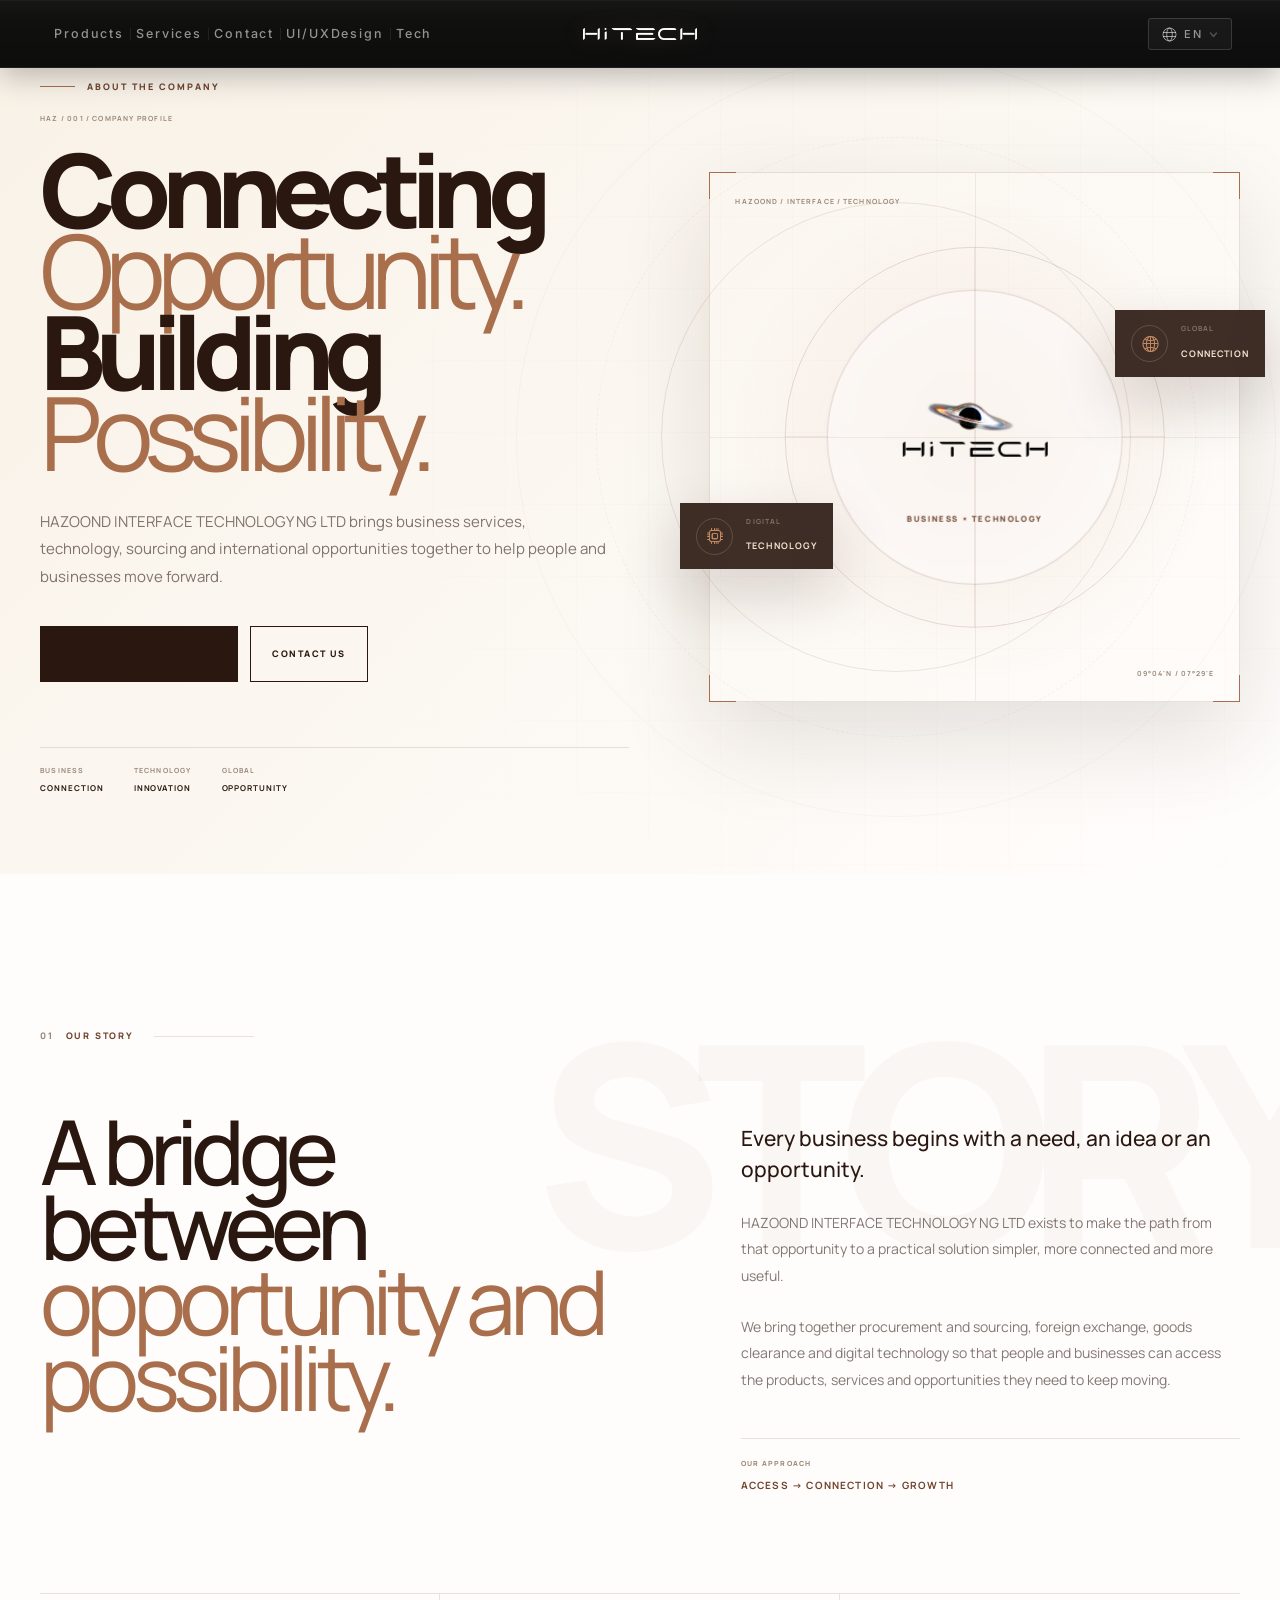
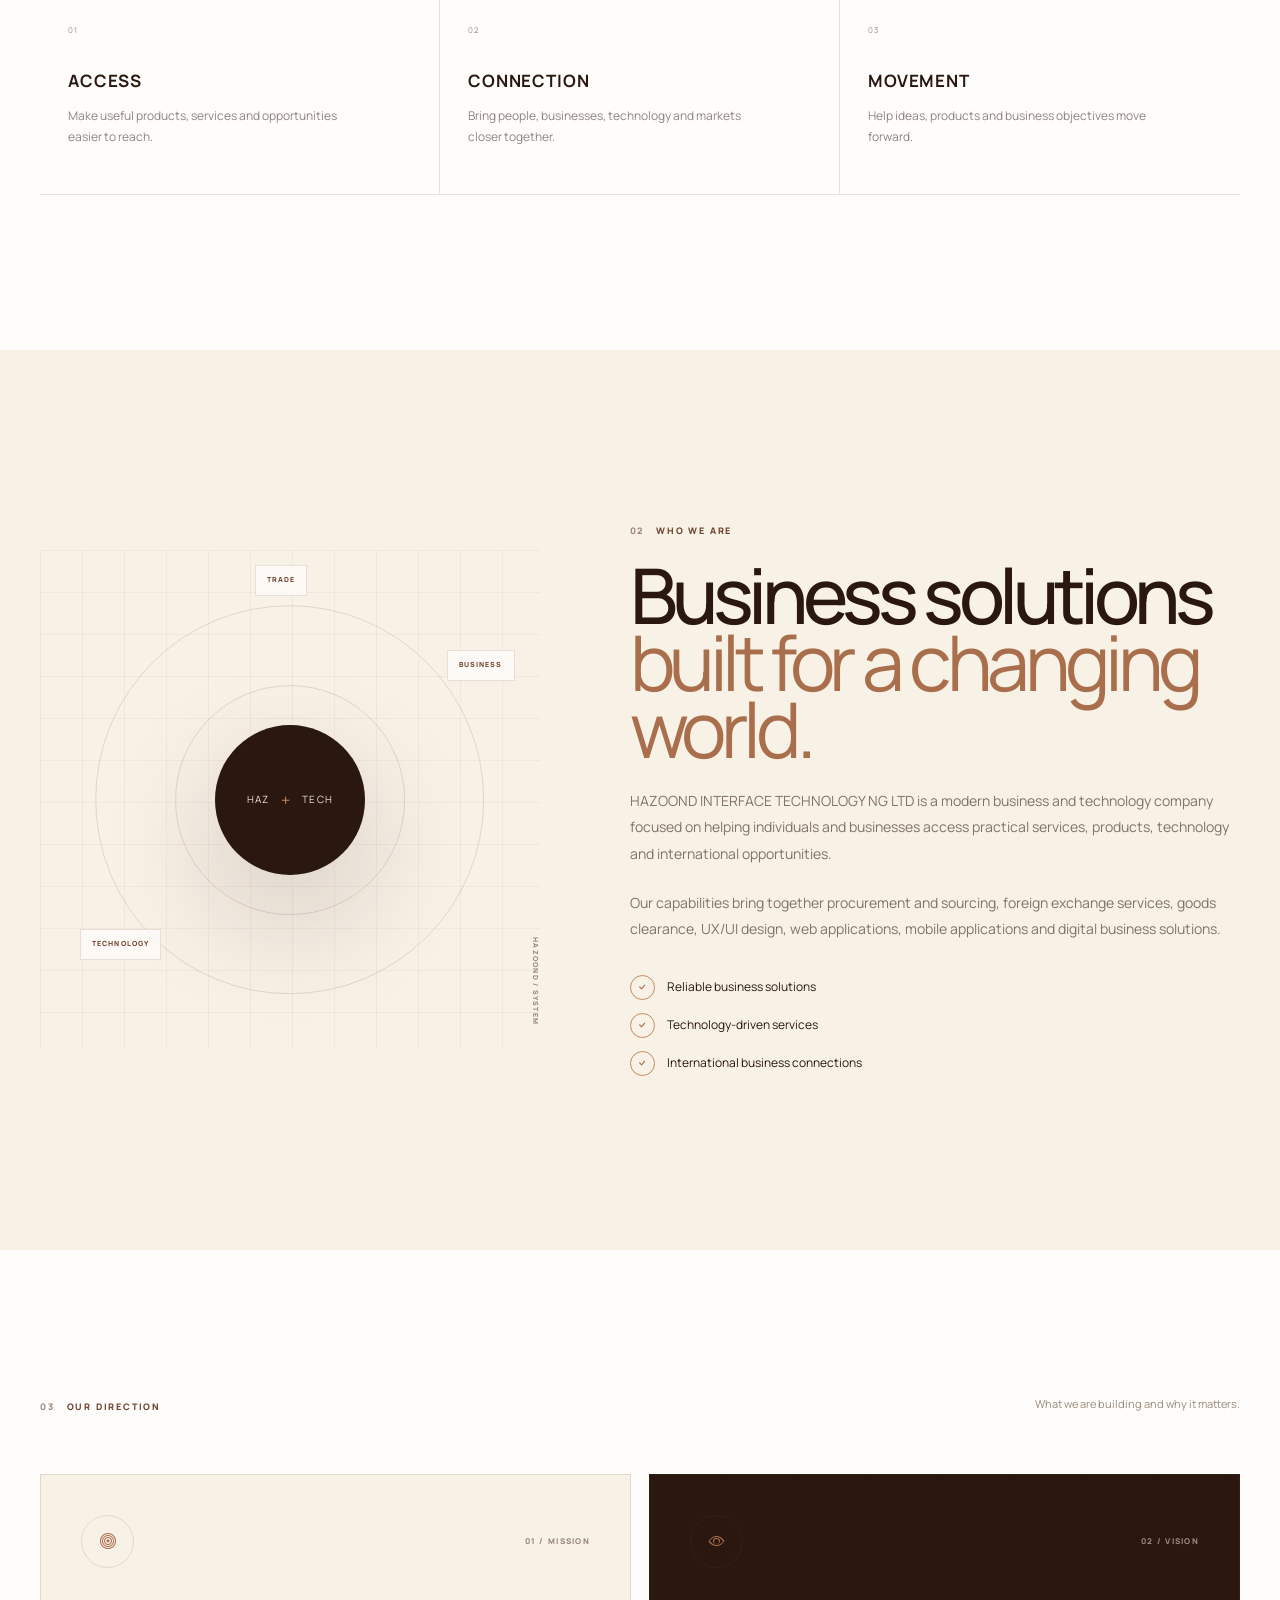
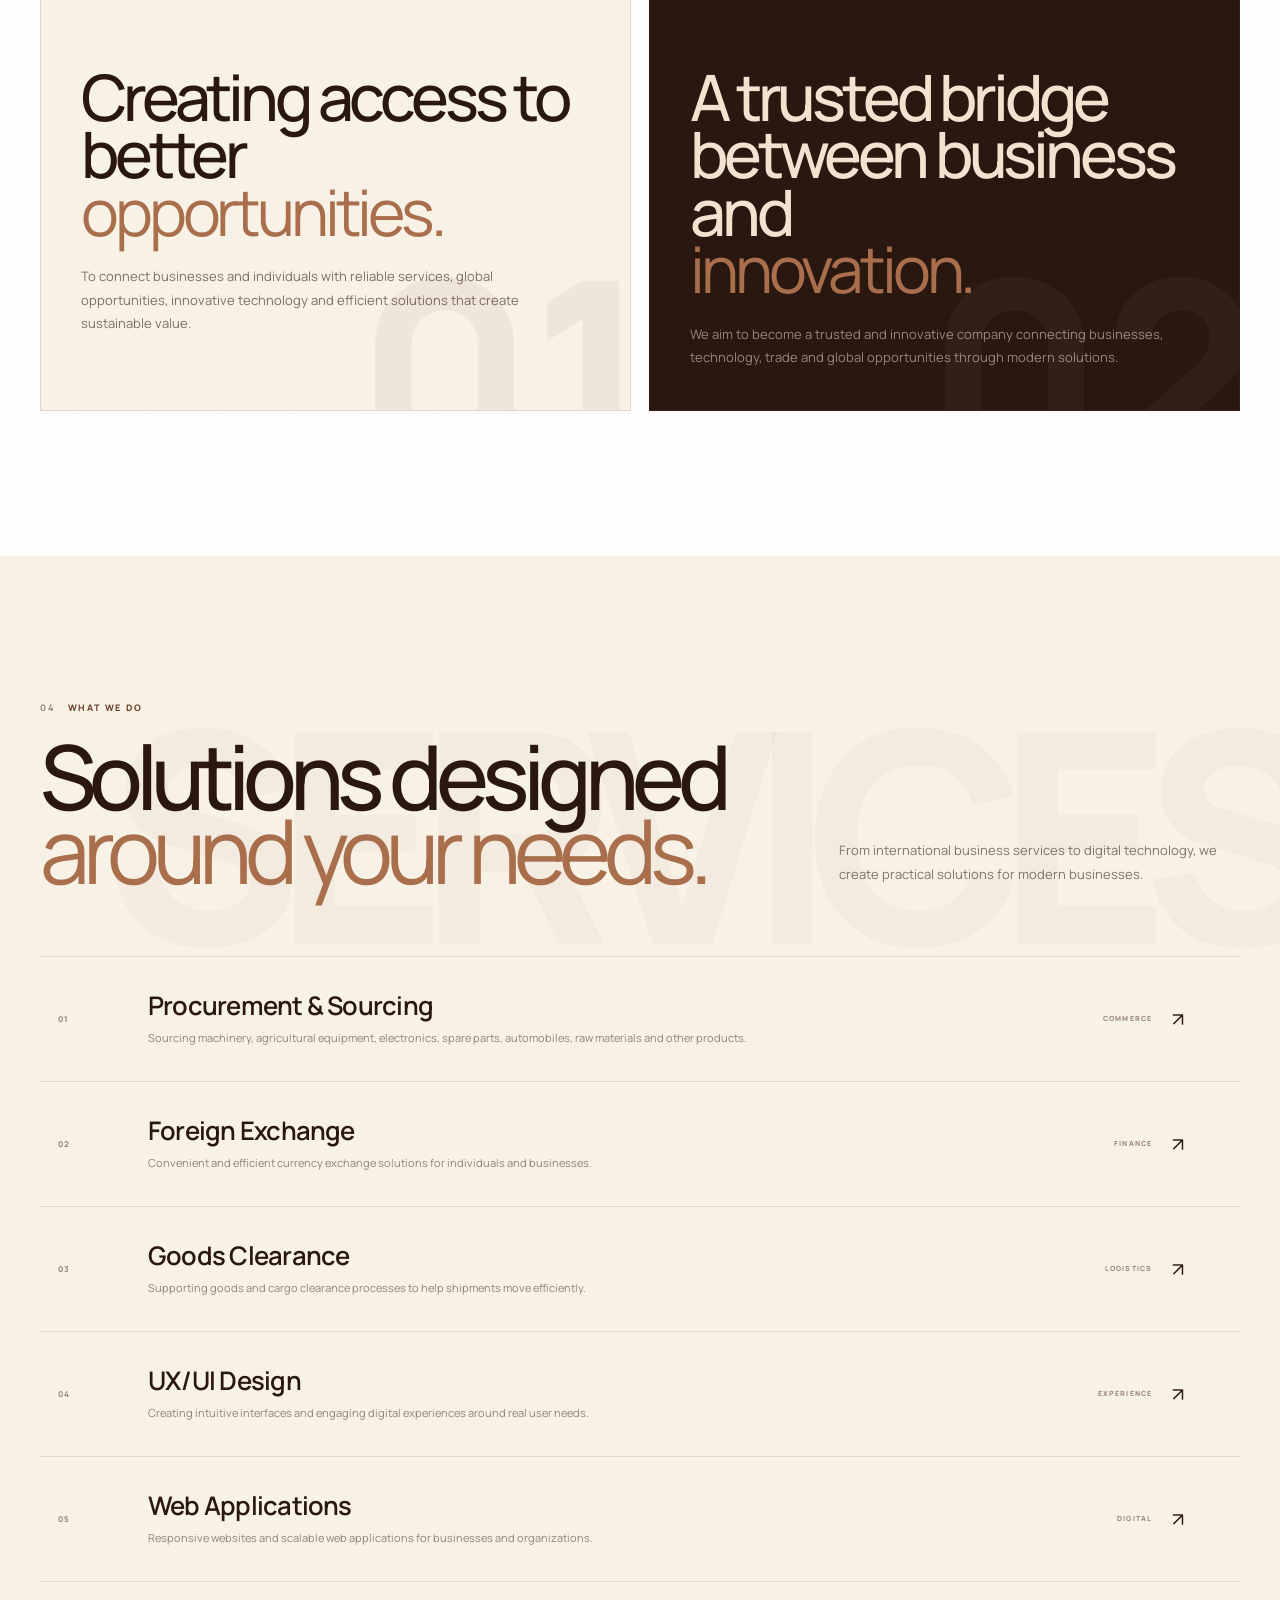
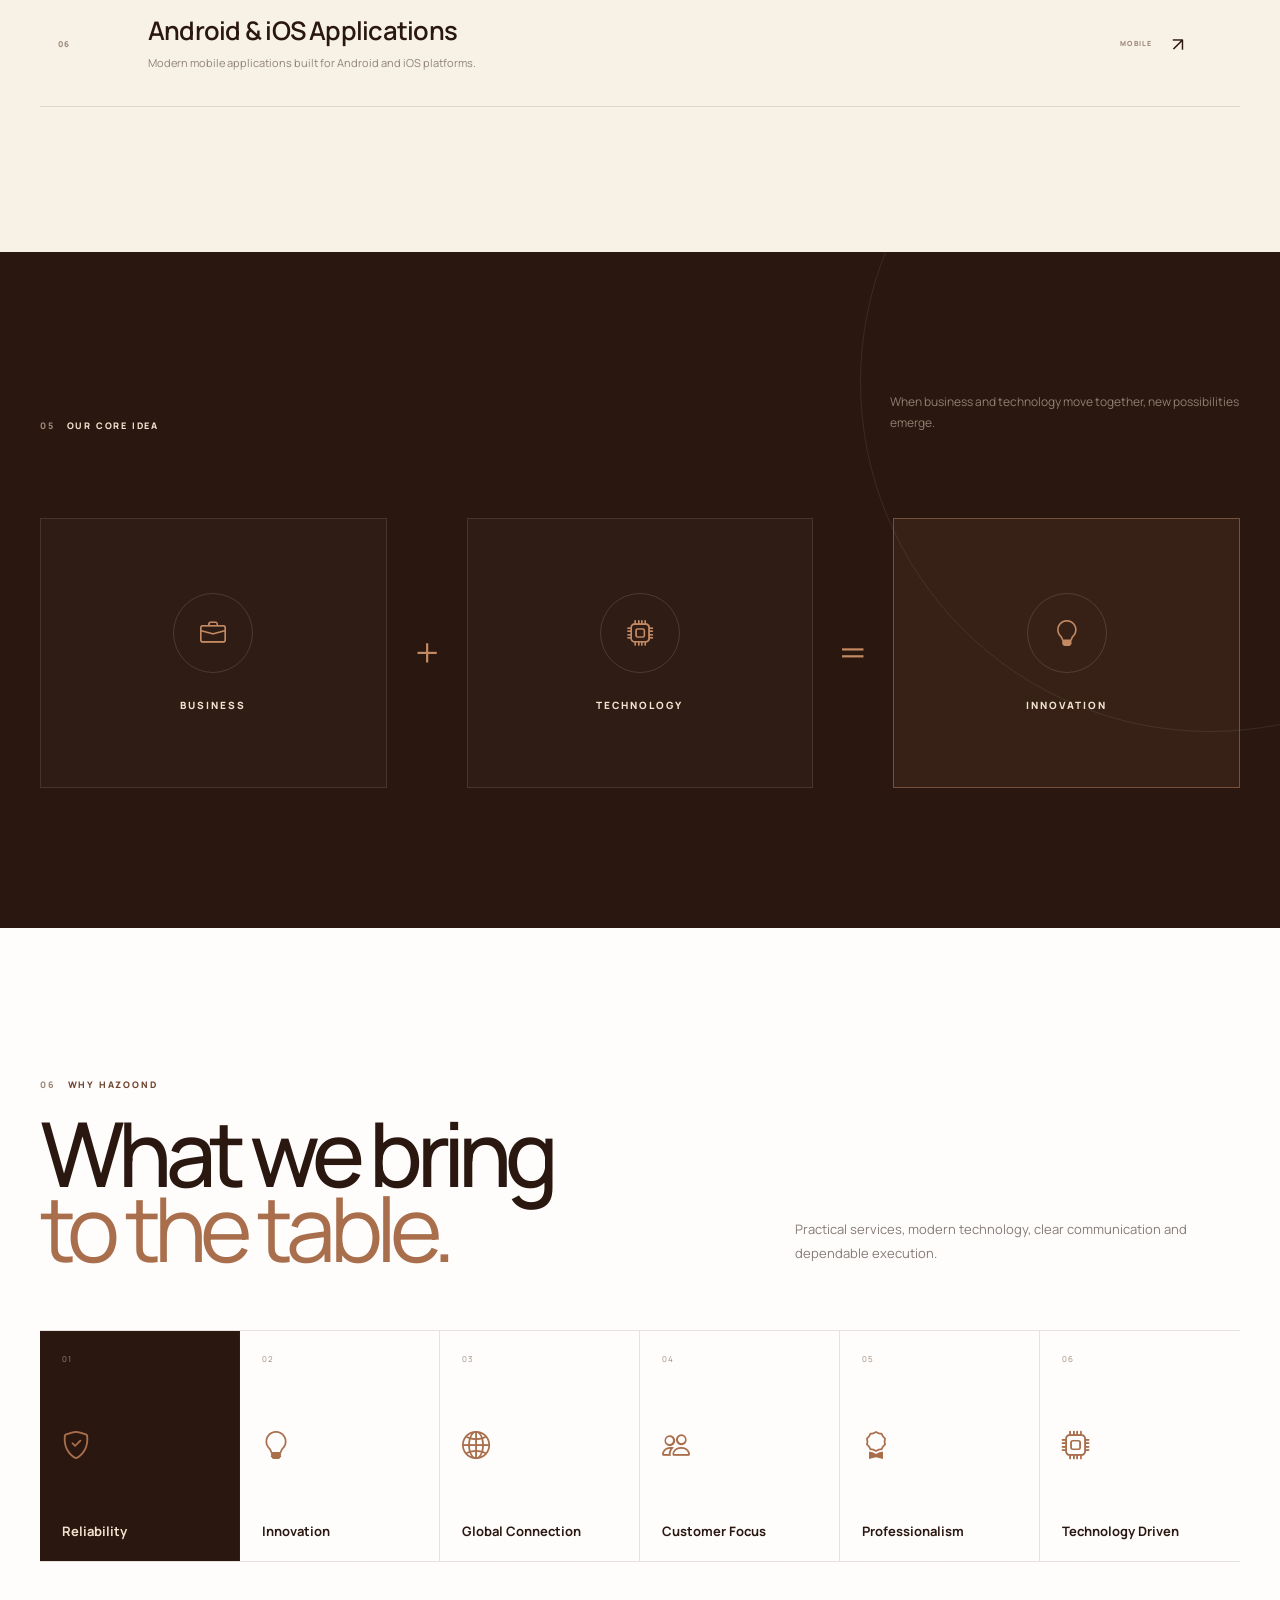
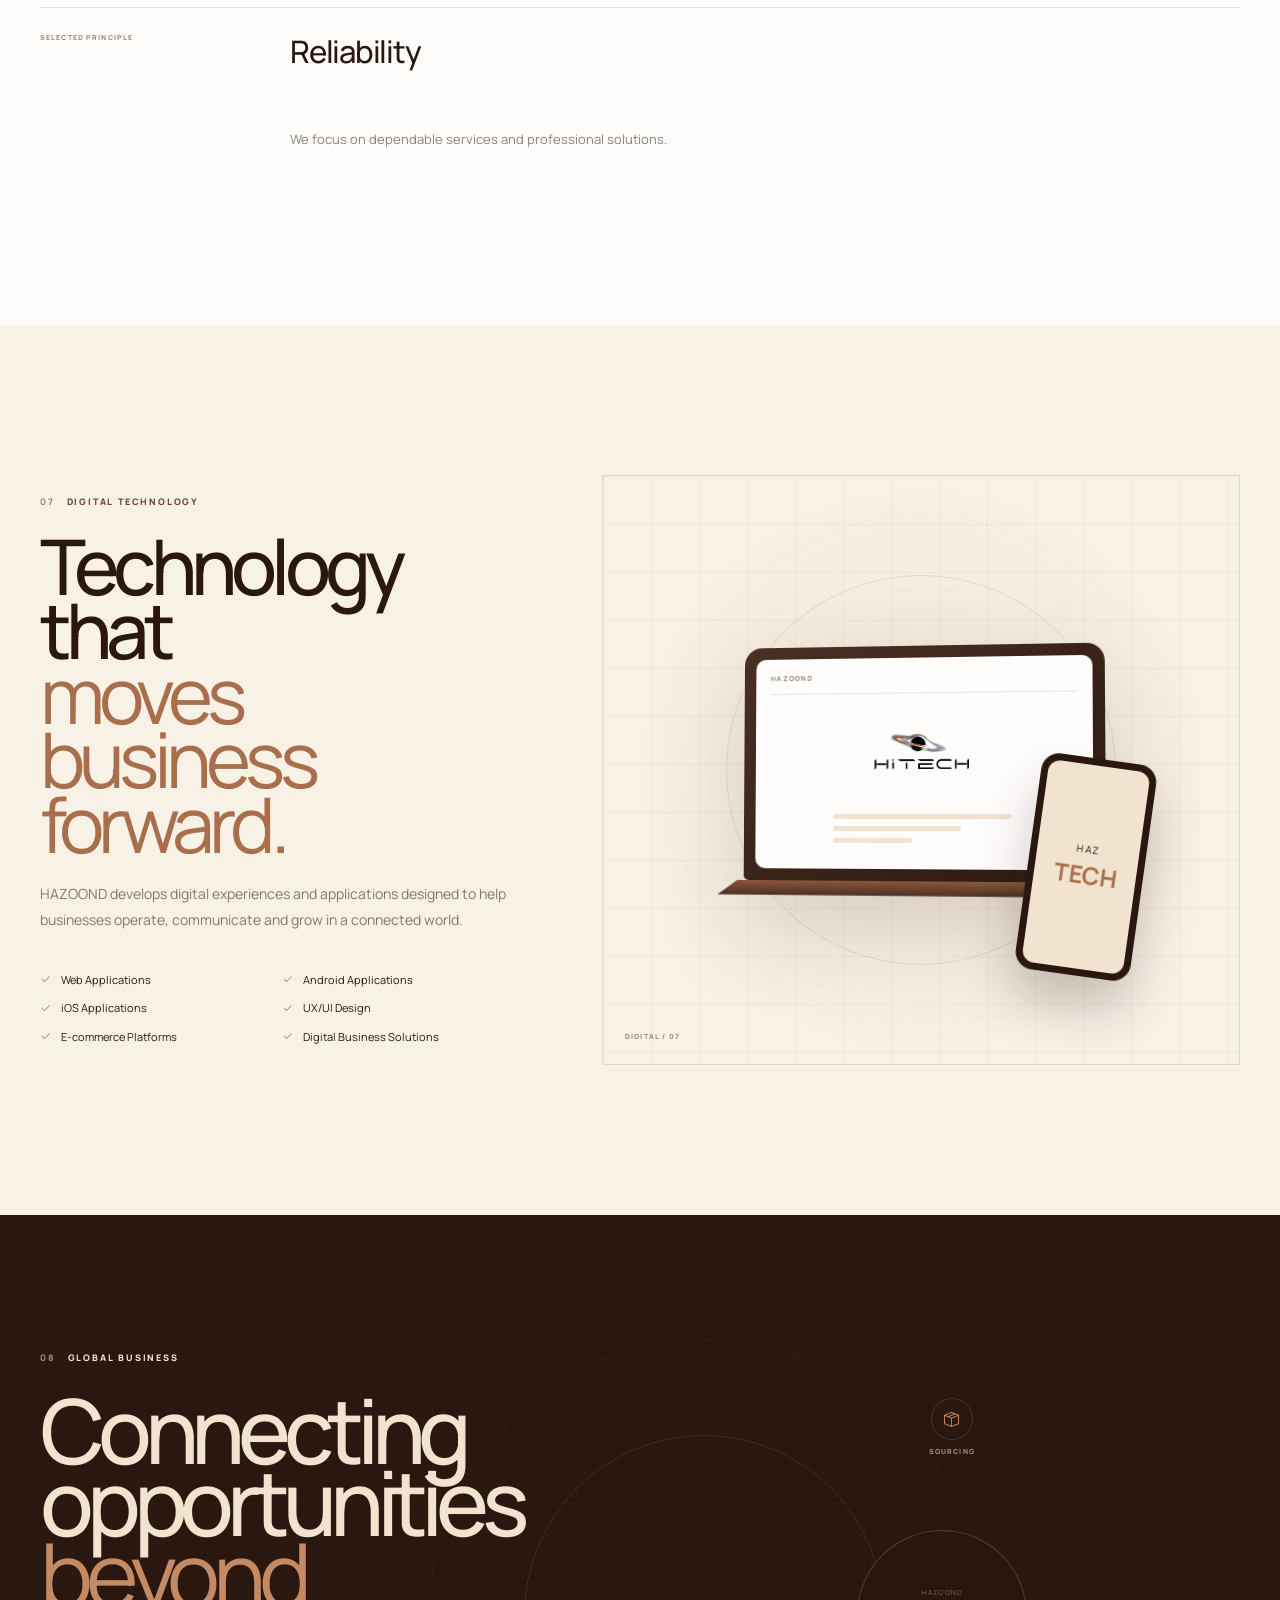
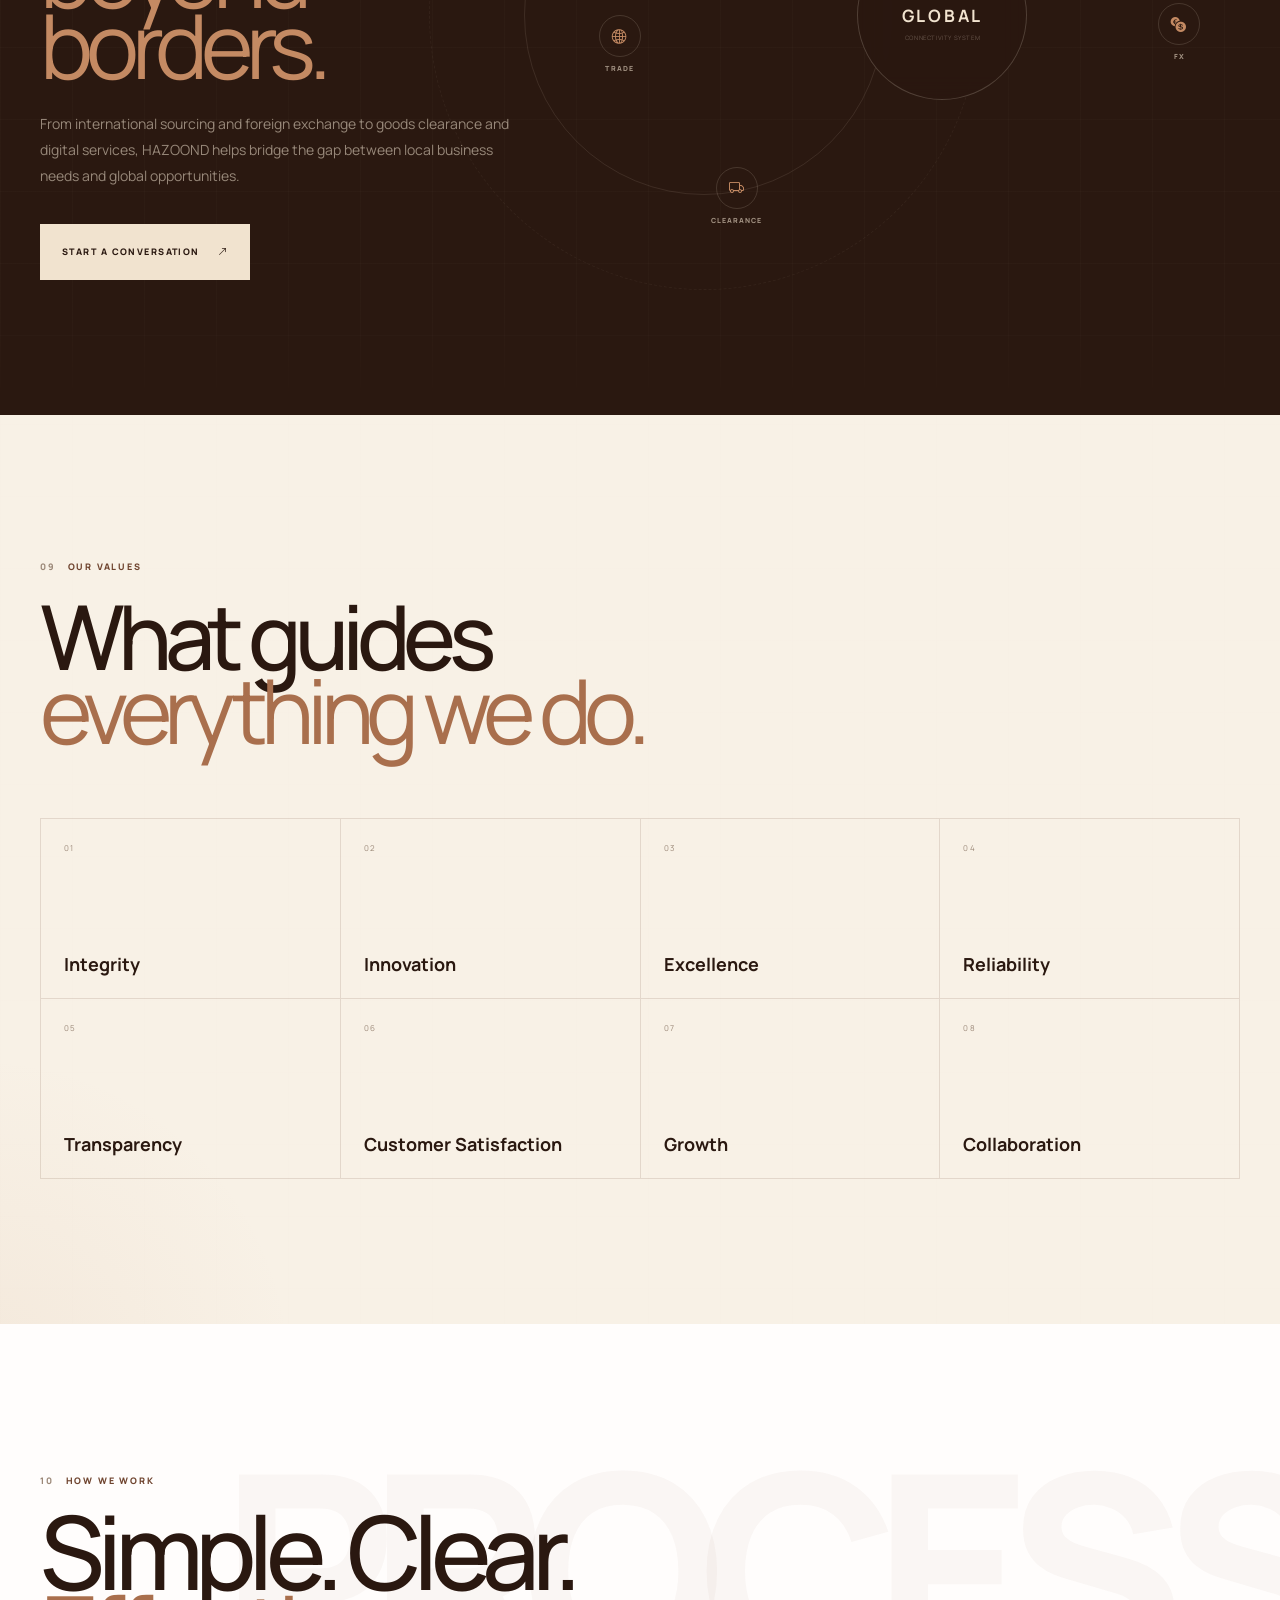
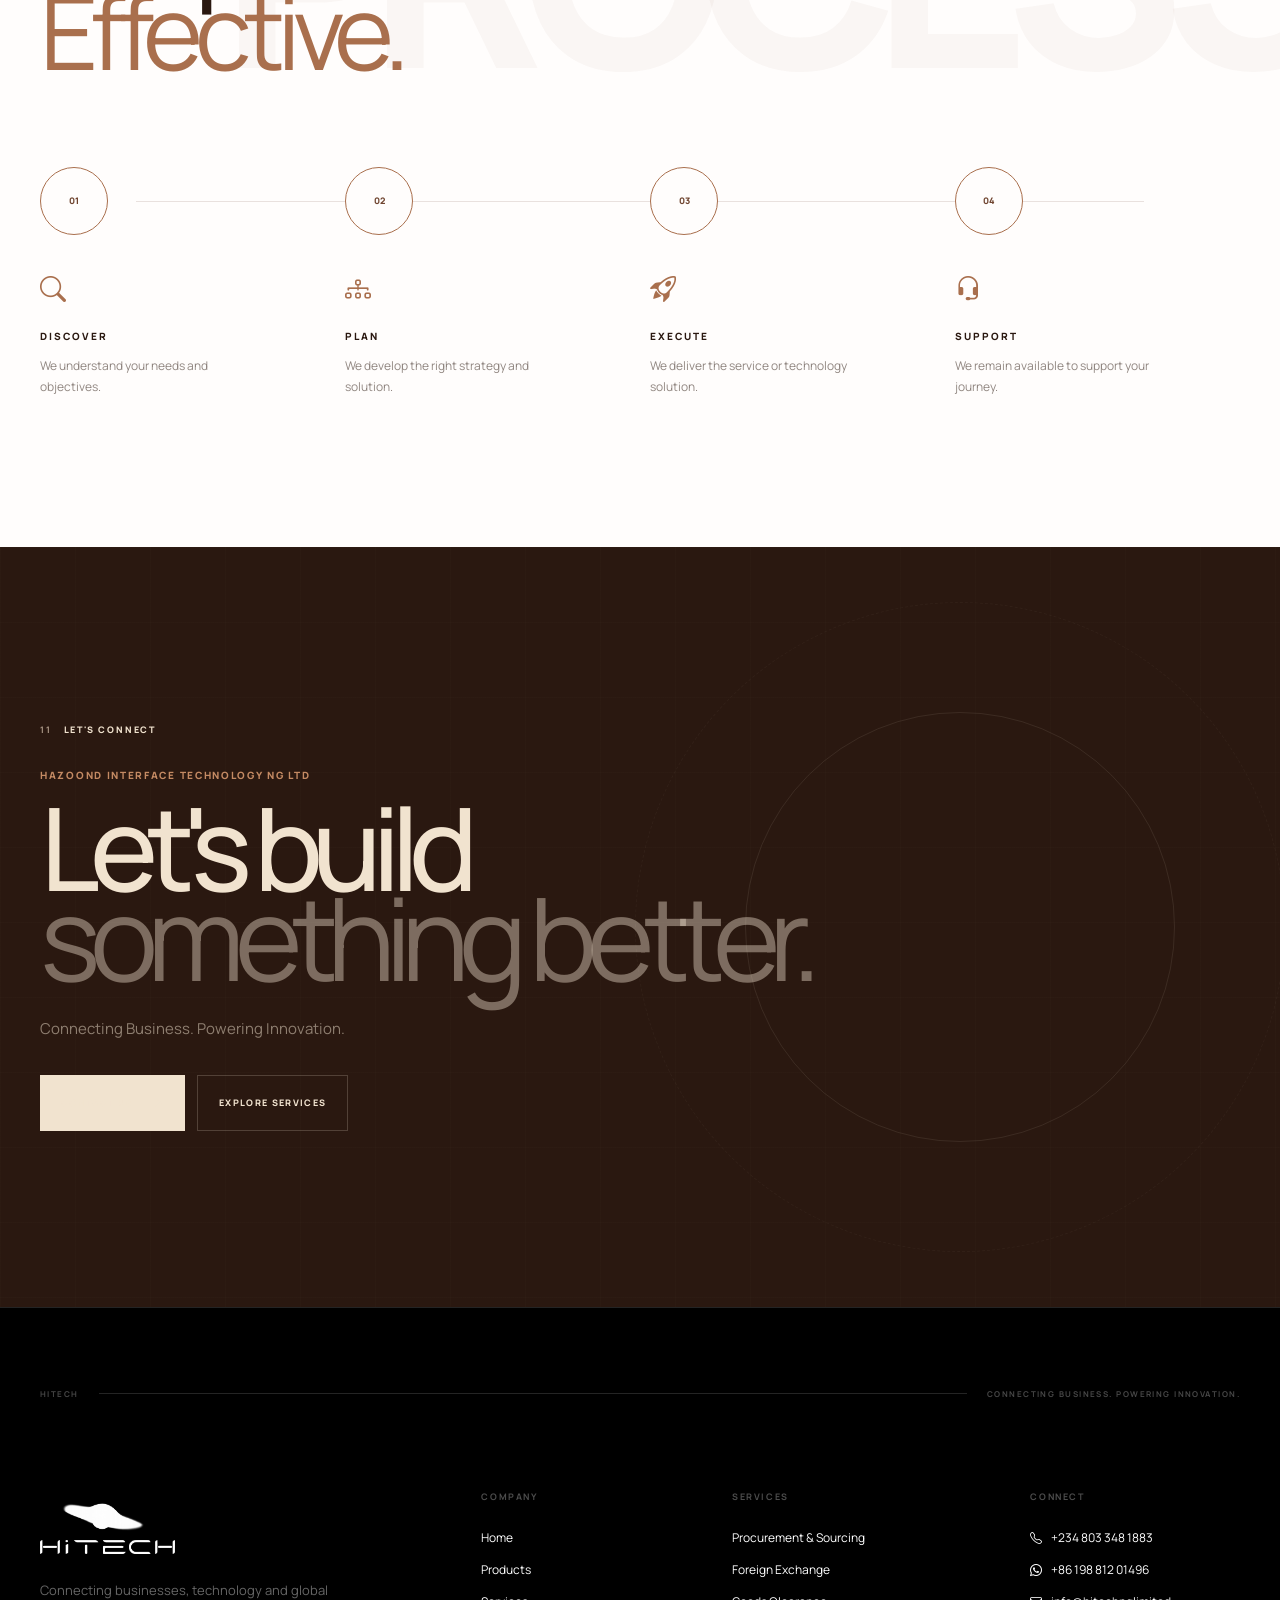
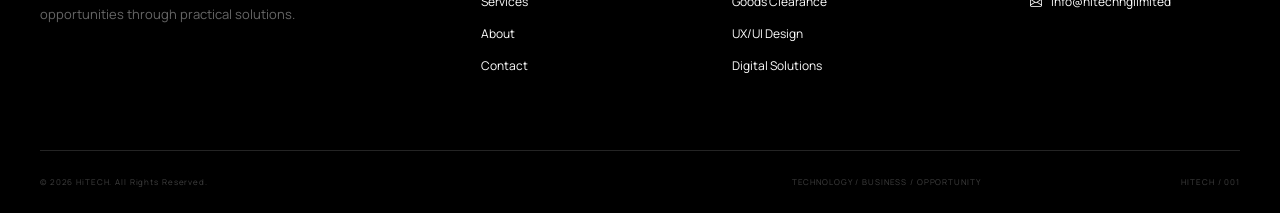
==== commit 1e39fc5f: "Initial commit" ====
--- a/tech.html
+++ b/tech.html
@@ -1717,105 +1717,101 @@
       </section>
 
 
-      <!-- =====================================================
+      <!-- =========================================================
            FOOTER
-      ====================================================== -->
-
-      <footer class="haz-about-footer">
-
-          <div class="haz-about-shell">
-
-              <div class="haz-about-footer-top">
-
-                  <div class="haz-about-footer-brand">
+      ========================================================= -->
+
+      <footer class="hitech-home-footer">
+
+          <div class="hitech-home-container">
+
+              <div class="hitech-home-footer-top">
+
+                  <span>
+                      HITECH
+                  </span>
+
+                  <i></i>
+
+                  <span>
+                      CONNECTING BUSINESS.
+                      POWERING INNOVATION.
+                  </span>
+
+              </div>
+
+
+              <div class="hitech-home-footer-main">
+
+
+                  <div class="hitech-home-footer-brand">
 
                       <img
                           src="img/HiTECHLOGO2.png"
-                          alt="HAZOOND INTERFACE TECHNOLOGY NG LTD"
+                          alt="HiTECH"
                       >
-
-                      <h3>
-                          HAZOOND INTERFACE TECHNOLOGY NG LTD
-                      </h3>
 
                       <p>
                           Connecting businesses, technology and
-                          global opportunities through reliable
-                          and innovative solutions.
+                          global opportunities through practical
+                          solutions.
                       </p>
 
-                      <strong>
-                          Connecting Business. Powering Innovation.
-                      </strong>
-
-                  </div>
-
-
-                  <div class="haz-about-footer-column">
-
-                      <h4>
-                          Company
-                      </h4>
-
-                      <a href="index.html">
-                          Home
+                  </div>
+
+
+                  <div class="hitech-home-footer-column">
+
+                      <span>
+                          COMPANY
+                      </span>
+
+                      <a href="index.html">Home</a>
+                      <a href="products.html">Products</a>
+                      <a href="services.html">Services</a>
+                      <a href="about.html">About</a>
+                      <a href="contact.html">Contact</a>
+
+                  </div>
+
+
+                  <div class="hitech-home-footer-column">
+
+                      <span>
+                          SERVICES
+                      </span>
+
+                      <a href="services.html">
+                          Procurement &amp; Sourcing
                       </a>
 
-                      <a href="products.html">
-                          Products
+                      <a href="services.html">
+                          Foreign Exchange
                       </a>
 
                       <a href="services.html">
-                          Services
+                          Goods Clearance
                       </a>
 
-                      <a href="about.html">
-                          About
+                      <a href="services.html">
+                          UX/UI Design
                       </a>
 
-                      <a href="contact.html">
-                          Contact
+                      <a href="services.html">
+                          Digital Solutions
                       </a>
 
                   </div>
 
 
-                  <div class="haz-about-footer-column">
-
-                      <h4>
-                          Services
-                      </h4>
-
-                      <span>
-                          Procurement &amp; Sourcing
-                      </span>
-
-                      <span>
-                          Foreign Exchange
-                      </span>
-
-                      <span>
-                          Goods Clearance
-                      </span>
-
-                      <span>
-                          UX/UI Design
-                      </span>
-
-                      <span>
-                          Web &amp; Mobile Applications
-                      </span>
-
-                  </div>
-
-
-                  <div class="haz-about-footer-column">
-
-                      <h4>
-                          Contact
-                      </h4>
+                  <div class="hitech-home-footer-column">
+
+                      <span>
+                          CONNECT
+                      </span>
 
                       <a href="tel:+2348033481883">
+                          <i class="bi bi-telephone"></i>
                           +234 803 348 1883
                       </a>
 
@@ -1824,10 +1820,12 @@
                           target="_blank"
                           rel="noopener"
                       >
+                          <i class="bi bi-whatsapp"></i>
                           +86 198 812 01496
                       </a>
 
                       <a href="mailto:info@hitechnglimited">
+                          <i class="bi bi-envelope"></i>
                           info@hitechnglimited
                       </a>
 
@@ -1836,17 +1834,20 @@
               </div>
 
 
-              <div class="haz-about-footer-bottom">
+              <div class="hitech-home-footer-bottom">
 
                   <span>
-                      © <span id="hazAboutYear"></span>
-                      HAZOOND INTERFACE TECHNOLOGY NG LTD
+                      © 2026 HiTECH. All Rights Reserved.
                   </span>
 
                   <span>
-                      ALL RIGHTS RESERVED
+                      TECHNOLOGY / BUSINESS / OPPORTUNITY
                   </span>
 
+                  <span>
+                      HITECH / 001
+                  </span>
+
               </div>
 
           </div>
@@ -1854,23 +1855,30 @@
       </footer>
 
 
-      <!-- =====================================================
-           BACK TO TOP
-      ====================================================== -->
+      <!-- BACK TO TOP -->
 
       <button
           type="button"
-          class="haz-about-back-top"
-          id="hazAboutBackTop"
+          id="hitechHomeBackTop"
+          class="hitech-home-back-top"
           aria-label="Back to top"
       >
           <i class="bi bi-arrow-up"></i>
       </button>
 
-  </main>
-
-
-  <script src="js/hazoond-about.js"></script>
+
+      </div>
+
+
+
+  </body>
+
+  </html>
+    <!-- Bootstrap 5 JS -->
+    <script src="https://cdn.jsdelivr.net/npm/bootstrap@5.3.2/dist/js/bootstrap.bundle.min.js"></script>
+
+    <!-- Your JS -->
+    <script src="js/script.js"></script>
 
   </body>
   </html>
--- a/css/style.css
+++ b/css/style.css
@@ -1037,7 +1037,7 @@
 
     left:-420px;
 
-    width:420px;
+    width:300px;
 
     height:calc(100vh - 52px);
 
